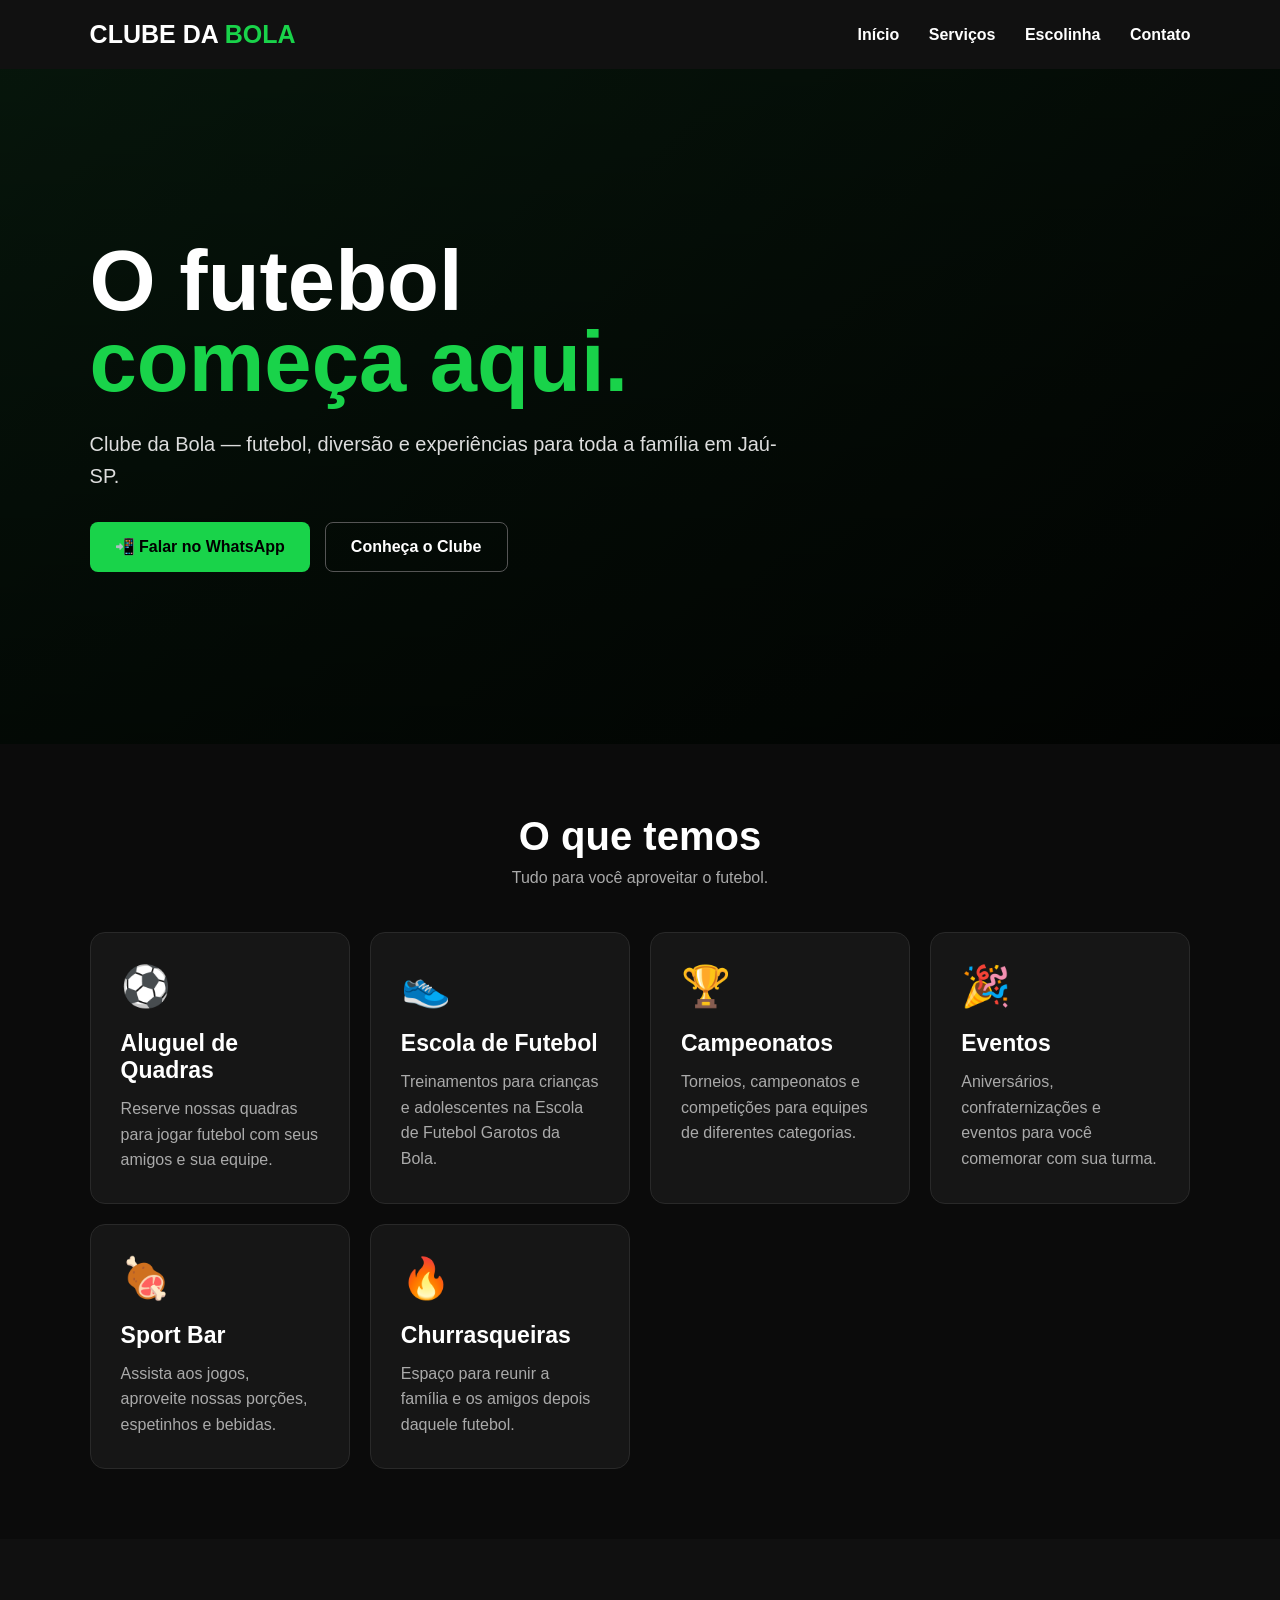
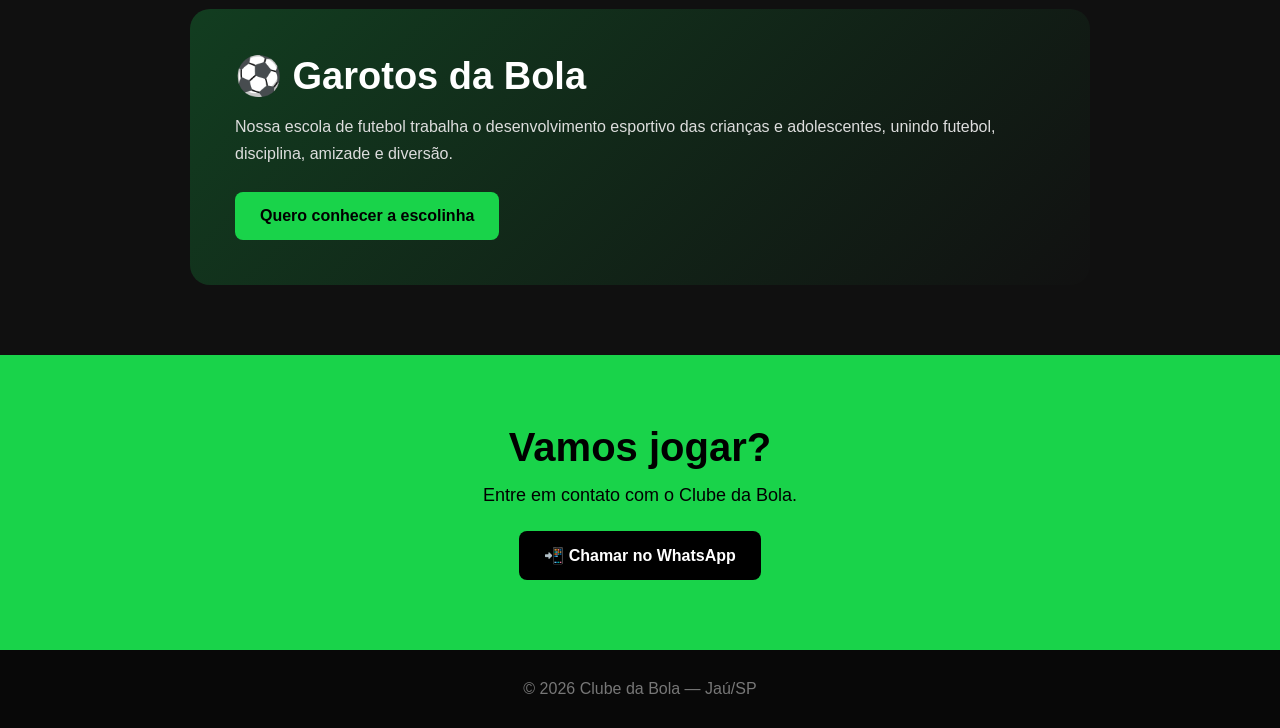
==== index.html @ 4b8850db "Cria página inicial do Clube da Bola" ====
<!DOCTYPE html>
<html lang="pt-BR">
<head>
    <meta charset="UTF-8">
    <meta name="viewport" content="width=device-width, initial-scale=1.0">

    <title>Clube da Bola | Jaú-SP</title>

    <meta name="description" content="Clube da Bola - Futebol, escolinha, quadras, eventos e Sport Bar em Jaú-SP.">

    <style>
        * {
            margin: 0;
            padding: 0;
            box-sizing: border-box;
        }

        body {
            font-family: Arial, sans-serif;
            background: #0b0b0b;
            color: white;
        }

        header {
            background: #111;
            padding: 20px 7%;
            display: flex;
            justify-content: space-between;
            align-items: center;
            position: sticky;
            top: 0;
            z-index: 10;
        }

        .logo {
            font-size: 25px;
            font-weight: bold;
        }

        .logo span {
            color: #19d34a;
        }

        nav a {
            color: white;
            text-decoration: none;
            margin-left: 25px;
            font-weight: bold;
        }

        nav a:hover {
            color: #19d34a;
        }

        .hero {
            min-height: 75vh;
            display: flex;
            align-items: center;
            padding: 60px 7%;
            background:
                linear-gradient(rgba(0,0,0,.65), rgba(0,0,0,.8)),
                linear-gradient(135deg, #123d20, #071008);
        }

        .hero-content {
            max-width: 700px;
        }

        .hero h1 {
            font-size: clamp(45px, 7vw, 85px);
            line-height: .95;
            margin-bottom: 25px;
        }

        .hero h1 span {
            color: #19d34a;
        }

        .hero p {
            font-size: 20px;
            line-height: 1.6;
            color: #ddd;
            margin-bottom: 30px;
        }

        .buttons {
            display: flex;
            gap: 15px;
            flex-wrap: wrap;
        }

        .btn {
            padding: 15px 25px;
            border-radius: 8px;
            text-decoration: none;
            font-weight: bold;
            display: inline-block;
        }

        .btn-green {
            background: #19d34a;
            color: #000;
        }

        .btn-dark {
            border: 1px solid #555;
            color: white;
        }

        section {
            padding: 70px 7%;
        }

        .title {
            text-align: center;
            margin-bottom: 45px;
        }

        .title h2 {
            font-size: 40px;
            margin-bottom: 10px;
        }

        .title p {
            color: #aaa;
        }

        .cards {
            display: grid;
            grid-template-columns: repeat(auto-fit, minmax(230px, 1fr));
            gap: 20px;
        }

        .card {
            background: #161616;
            border: 1px solid #292929;
            border-radius: 15px;
            padding: 30px;
            transition: .2s;
        }

        .card:hover {
            transform: translateY(-5px);
            border-color: #19d34a;
        }

        .card .icon {
            font-size: 40px;
            margin-bottom: 20px;
        }

        .card h3 {
            font-size: 23px;
            margin-bottom: 12px;
        }

        .card p {
            color: #aaa;
            line-height: 1.6;
        }

        .school {
            background: #101010;
        }

        .school-box {
            max-width: 900px;
            margin: auto;
            background: linear-gradient(135deg, #123d20, #111);
            border-radius: 20px;
            padding: 45px;
        }

        .school-box h2 {
            font-size: 38px;
            margin-bottom: 15px;
        }

        .school-box p {
            color: #ddd;
            line-height: 1.7;
            margin-bottom: 25px;
        }

        .contact {
            text-align: center;
            background: #19d34a;
            color: #000;
        }

        .contact h2 {
            font-size: 40px;
            margin-bottom: 15px;
        }

        .contact p {
            margin-bottom: 25px;
            font-size: 18px;
        }

        .whatsapp {
            background: #000;
            color: white;
        }

        footer {
            text-align: center;
            padding: 30px;
            background: #080808;
            color: #777;
        }

        @media (max-width: 700px) {
            header {
                flex-direction: column;
                gap: 15px;
            }

            nav a {
                margin: 0 7px;
                font-size: 14px;
            }

            .hero {
                min-height: 70vh;
            }

            .school-box {
                padding: 30px 20px;
            }
        }
    </style>
</head>

<body>

<header>
    <div class="logo">CLUBE DA <span>BOLA</span></div>

    <nav>
        <a href="#inicio">Início</a>
        <a href="#servicos">Serviços</a>
        <a href="#escolinha">Escolinha</a>
        <a href="#contato">Contato</a>
    </nav>
</header>

<section class="hero" id="inicio">
    <div class="hero-content">

        <h1>
            O futebol<br>
            <span>começa aqui.</span>
        </h1>

        <p>
            Clube da Bola — futebol, diversão e experiências
            para toda a família em Jaú-SP.
        </p>

        <div class="buttons">
            <a class="btn btn-green"
               href="https://wa.me/5514999999999"
               target="_blank">
                📲 Falar no WhatsApp
            </a>

            <a class="btn btn-dark" href="#servicos">
                Conheça o Clube
            </a>
        </div>

    </div>
</section>

<section id="servicos">

    <div class="title">
        <h2>O que temos</h2>
        <p>Tudo para você aproveitar o futebol.</p>
    </div>

    <div class="cards">

        <div class="card">
            <div class="icon">⚽</div>
            <h3>Aluguel de Quadras</h3>
            <p>
                Reserve nossas quadras para jogar futebol
                com seus amigos e sua equipe.
            </p>
        </div>

        <div class="card">
            <div class="icon">👟</div>
            <h3>Escola de Futebol</h3>
            <p>
                Treinamentos para crianças e adolescentes
                na Escola de Futebol Garotos da Bola.
            </p>
        </div>

        <div class="card">
            <div class="icon">🏆</div>
            <h3>Campeonatos</h3>
            <p>
                Torneios, campeonatos e competições
                para equipes de diferentes categorias.
            </p>
        </div>

        <div class="card">
            <div class="icon">🎉</div>
            <h3>Eventos</h3>
            <p>
                Aniversários, confraternizações e eventos
                para você comemorar com sua turma.
            </p>
        </div>

        <div class="card">
            <div class="icon">🍖</div>
            <h3>Sport Bar</h3>
            <p>
                Assista aos jogos, aproveite nossas porções,
                espetinhos e bebidas.
            </p>
        </div>

        <div class="card">
            <div class="icon">🔥</div>
            <h3>Churrasqueiras</h3>
            <p>
                Espaço para reunir a família e os amigos
                depois daquele futebol.
            </p>
        </div>

    </div>

</section>

<section class="school" id="escolinha">

    <div class="school-box">

        <h2>⚽ Garotos da Bola</h2>

        <p>
            Nossa escola de futebol trabalha o desenvolvimento
            esportivo das crianças e adolescentes, unindo
            futebol, disciplina, amizade e diversão.
        </p>

        <a class="btn btn-green"
           href="https://wa.me/5514999999999"
           target="_blank">
            Quero conhecer a escolinha
        </a>

    </div>

</section>

<section class="contact" id="contato">

    <h2>Vamos jogar?</h2>

    <p>
        Entre em contato com o Clube da Bola.
    </p>

    <a class="btn whatsapp"
       href="https://wa.me/5514999999999"
       target="_blank">
        📲 Chamar no WhatsApp
    </a>

</section>

<footer>
    © 2026 Clube da Bola — Jaú/SP
</footer>

</body>
</html>
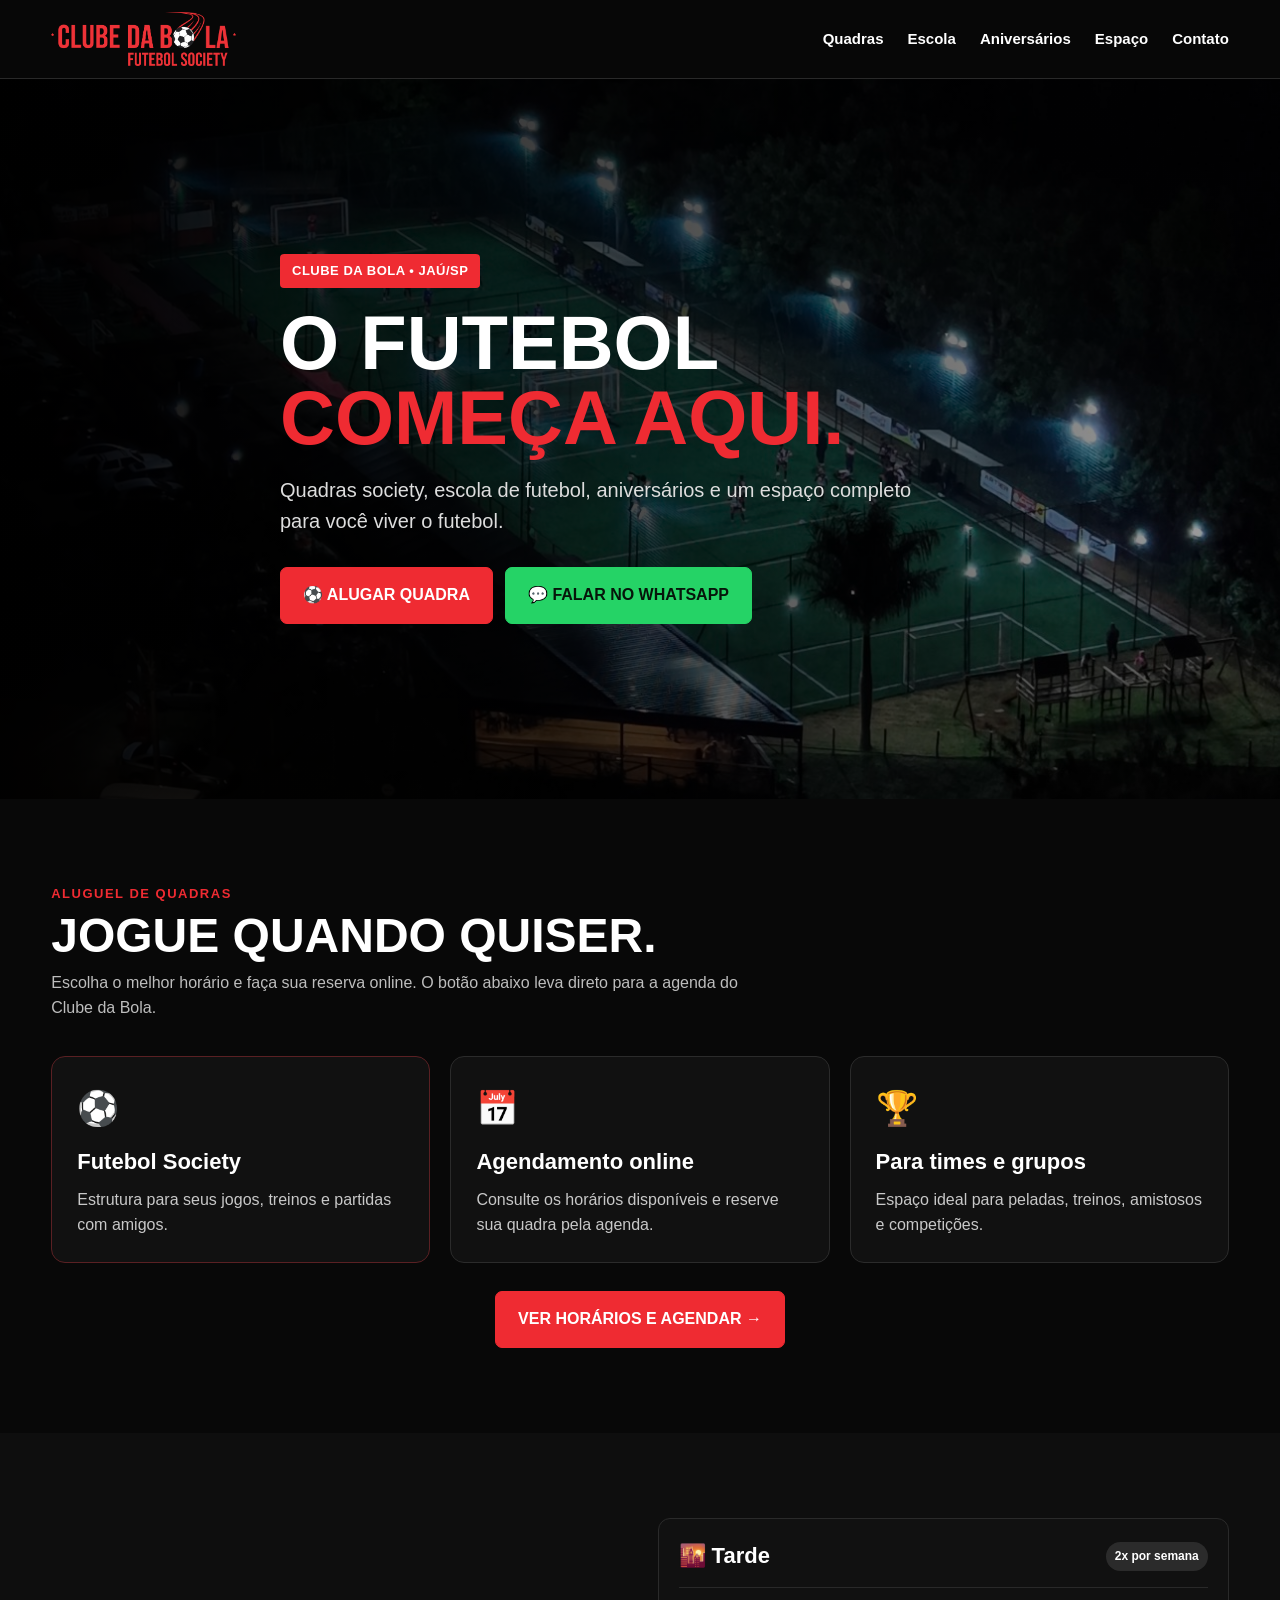
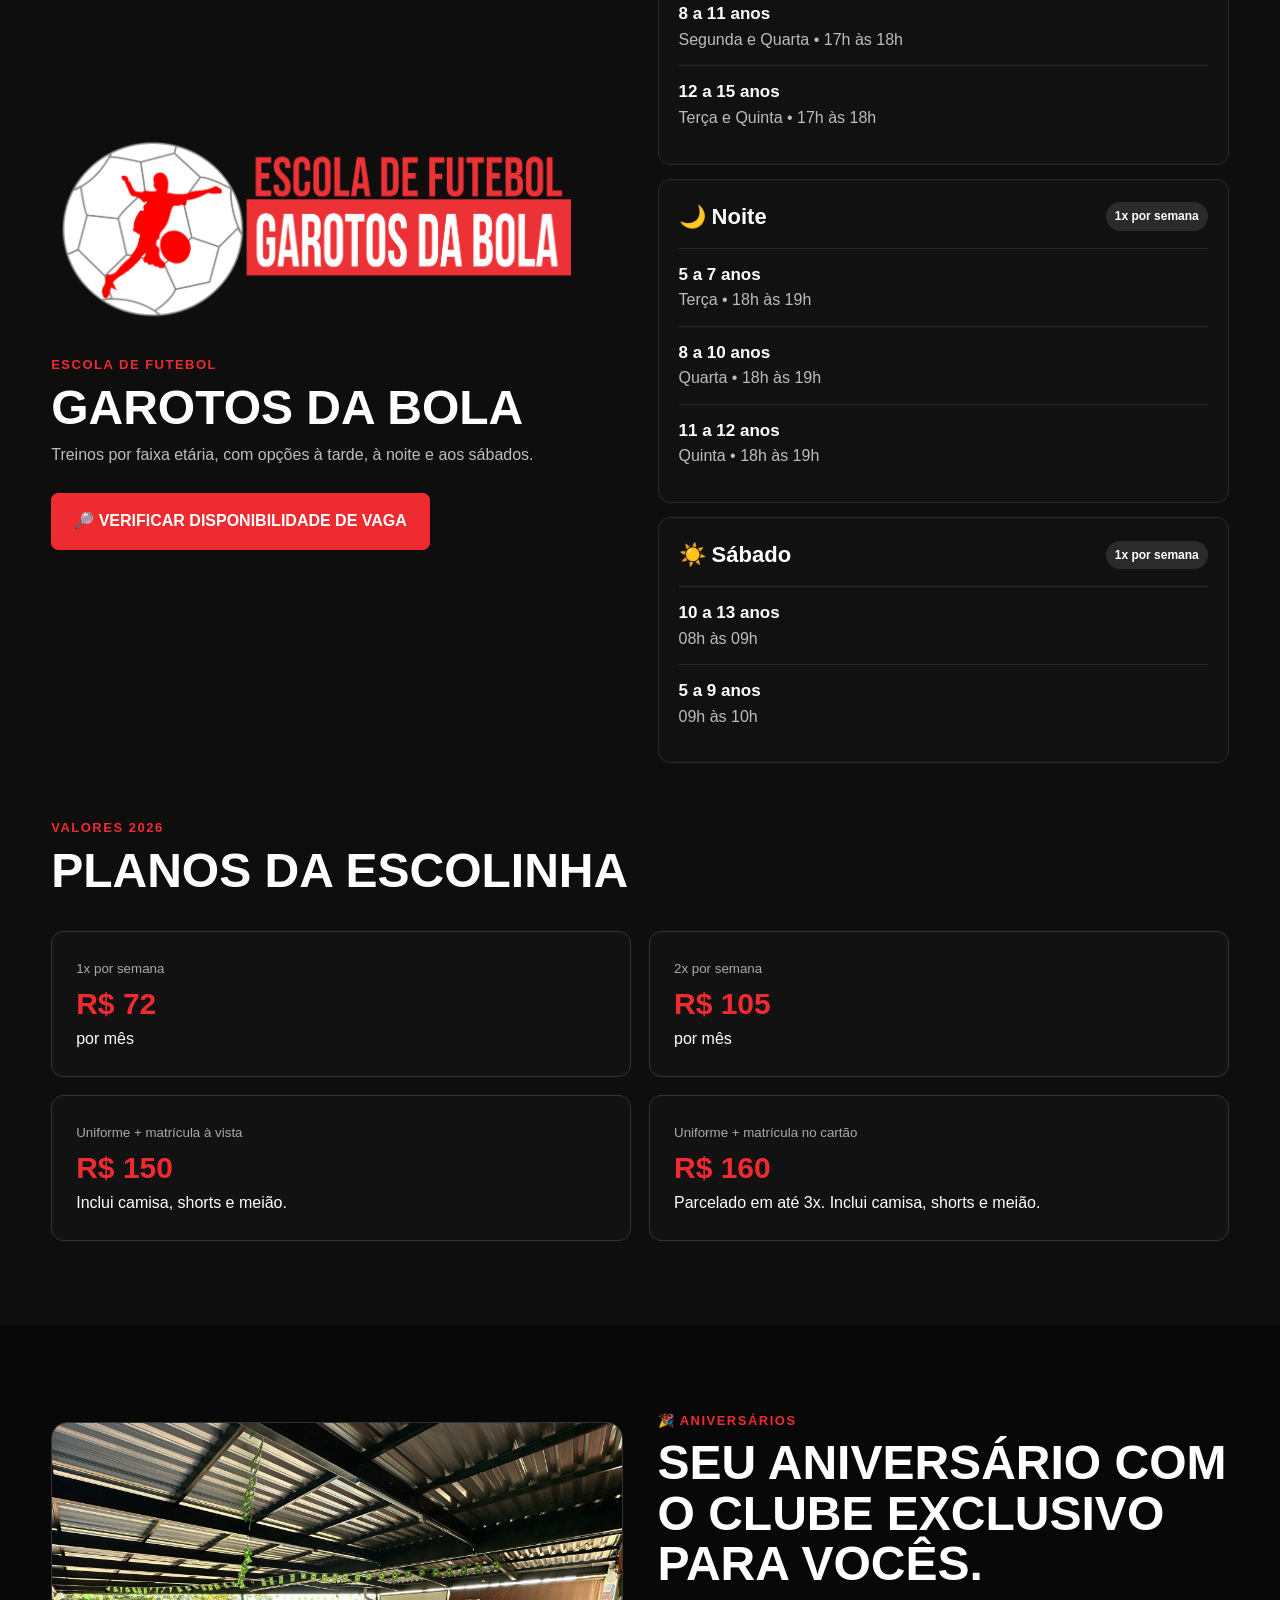
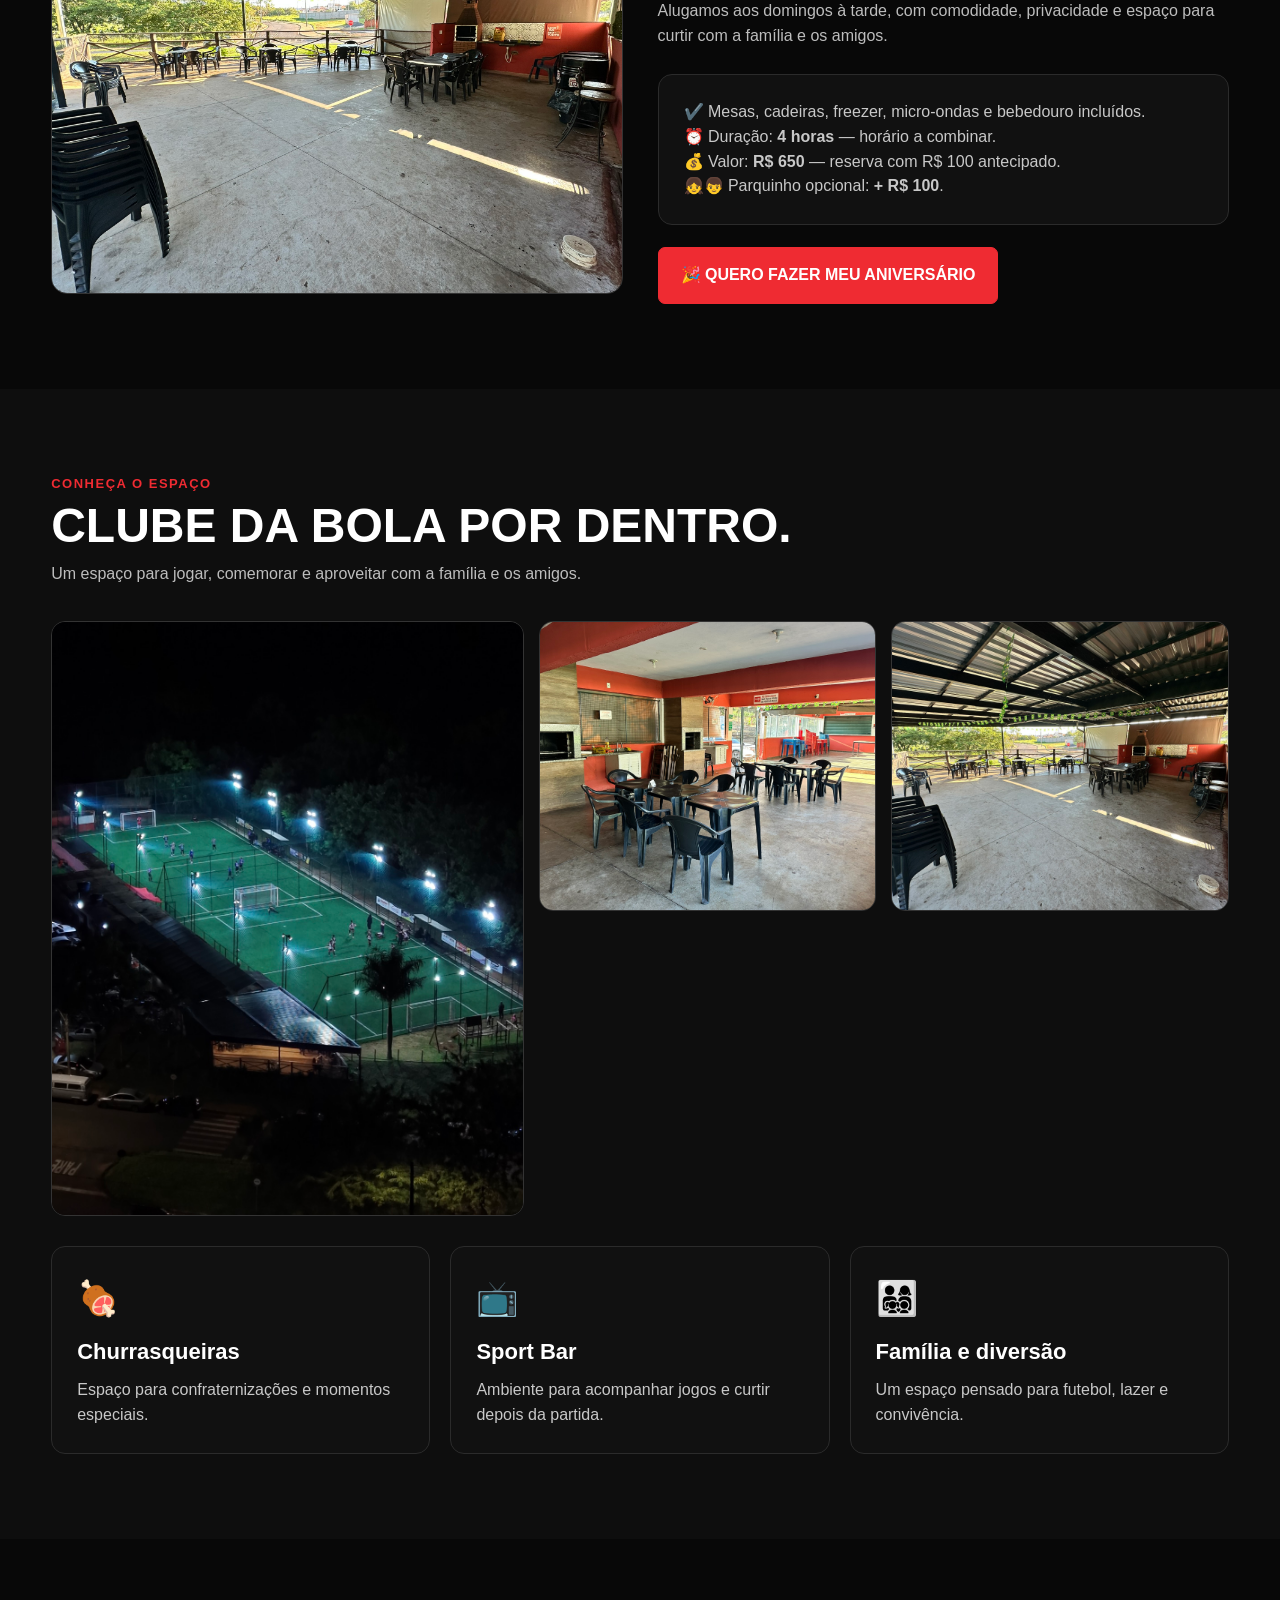
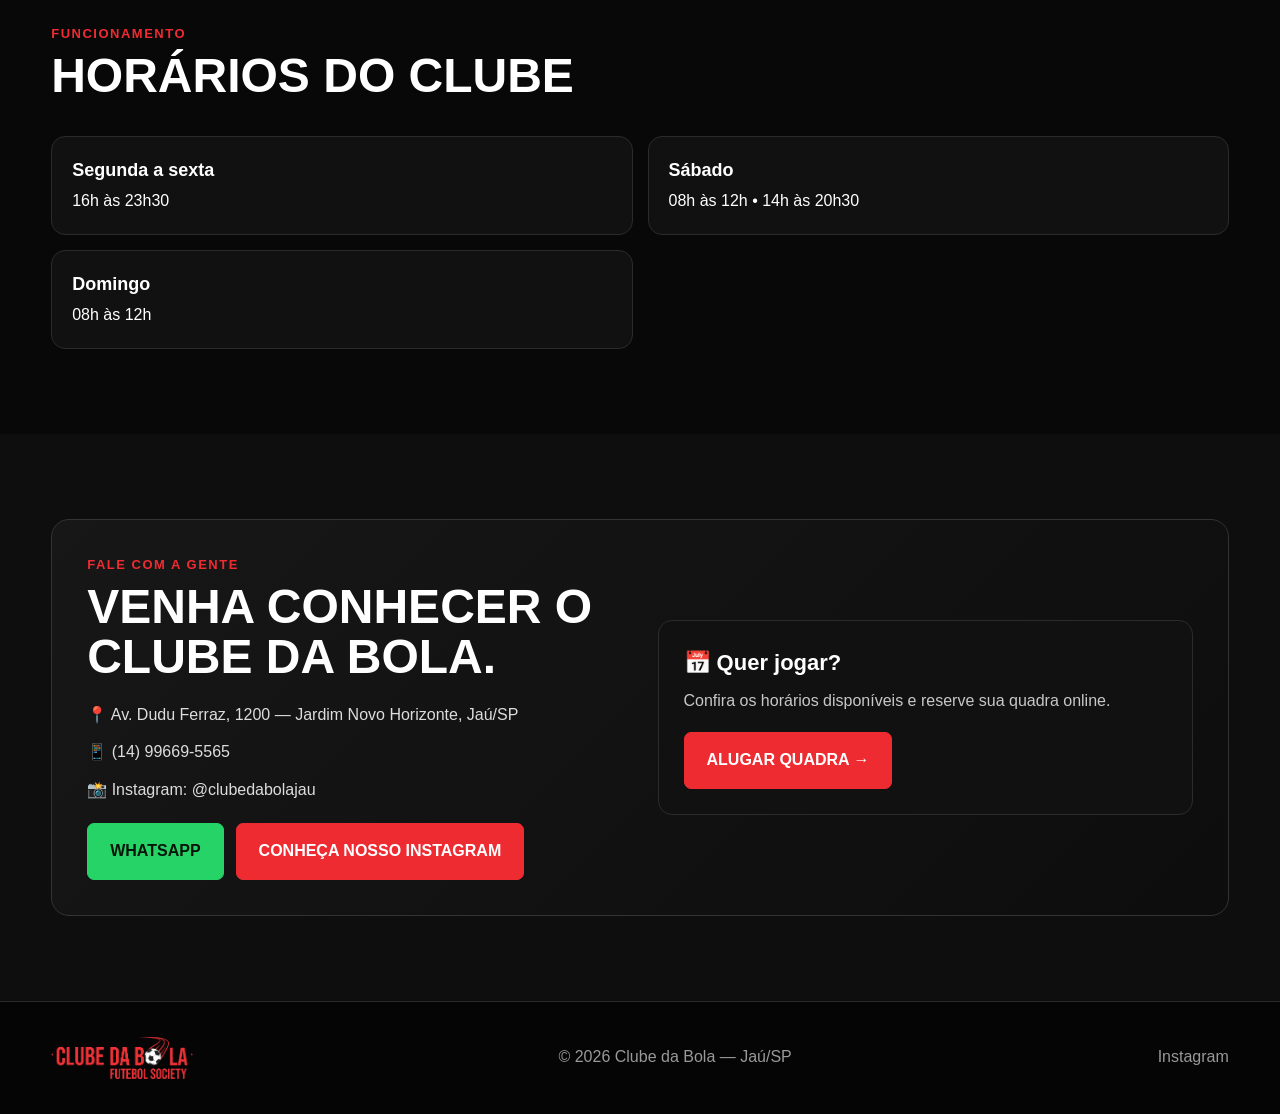
==== commit d1b8afbc: "Update index.html" ====
--- a/index.html
+++ b/index.html
@@ -1,386 +1,302 @@
 <!DOCTYPE html>
 <html lang="pt-BR">
 <head>
-    <meta charset="UTF-8">
-    <meta name="viewport" content="width=device-width, initial-scale=1.0">
-
-    <title>Clube da Bola | Jaú-SP</title>
-
-    <meta name="description" content="Clube da Bola - Futebol, escolinha, quadras, eventos e Sport Bar em Jaú-SP.">
-
-    <style>
-        * {
-            margin: 0;
-            padding: 0;
-            box-sizing: border-box;
-        }
-
-        body {
-            font-family: Arial, sans-serif;
-            background: #0b0b0b;
-            color: white;
-        }
-
-        header {
-            background: #111;
-            padding: 20px 7%;
-            display: flex;
-            justify-content: space-between;
-            align-items: center;
-            position: sticky;
-            top: 0;
-            z-index: 10;
-        }
-
-        .logo {
-            font-size: 25px;
-            font-weight: bold;
-        }
-
-        .logo span {
-            color: #19d34a;
-        }
-
-        nav a {
-            color: white;
-            text-decoration: none;
-            margin-left: 25px;
-            font-weight: bold;
-        }
-
-        nav a:hover {
-            color: #19d34a;
-        }
-
-        .hero {
-            min-height: 75vh;
-            display: flex;
-            align-items: center;
-            padding: 60px 7%;
-            background:
-                linear-gradient(rgba(0,0,0,.65), rgba(0,0,0,.8)),
-                linear-gradient(135deg, #123d20, #071008);
-        }
-
-        .hero-content {
-            max-width: 700px;
-        }
-
-        .hero h1 {
-            font-size: clamp(45px, 7vw, 85px);
-            line-height: .95;
-            margin-bottom: 25px;
-        }
-
-        .hero h1 span {
-            color: #19d34a;
-        }
-
-        .hero p {
-            font-size: 20px;
-            line-height: 1.6;
-            color: #ddd;
-            margin-bottom: 30px;
-        }
-
-        .buttons {
-            display: flex;
-            gap: 15px;
-            flex-wrap: wrap;
-        }
-
-        .btn {
-            padding: 15px 25px;
-            border-radius: 8px;
-            text-decoration: none;
-            font-weight: bold;
-            display: inline-block;
-        }
-
-        .btn-green {
-            background: #19d34a;
-            color: #000;
-        }
-
-        .btn-dark {
-            border: 1px solid #555;
-            color: white;
-        }
-
-        section {
-            padding: 70px 7%;
-        }
-
-        .title {
-            text-align: center;
-            margin-bottom: 45px;
-        }
-
-        .title h2 {
-            font-size: 40px;
-            margin-bottom: 10px;
-        }
-
-        .title p {
-            color: #aaa;
-        }
-
-        .cards {
-            display: grid;
-            grid-template-columns: repeat(auto-fit, minmax(230px, 1fr));
-            gap: 20px;
-        }
-
-        .card {
-            background: #161616;
-            border: 1px solid #292929;
-            border-radius: 15px;
-            padding: 30px;
-            transition: .2s;
-        }
-
-        .card:hover {
-            transform: translateY(-5px);
-            border-color: #19d34a;
-        }
-
-        .card .icon {
-            font-size: 40px;
-            margin-bottom: 20px;
-        }
-
-        .card h3 {
-            font-size: 23px;
-            margin-bottom: 12px;
-        }
-
-        .card p {
-            color: #aaa;
-            line-height: 1.6;
-        }
-
-        .school {
-            background: #101010;
-        }
-
-        .school-box {
-            max-width: 900px;
-            margin: auto;
-            background: linear-gradient(135deg, #123d20, #111);
-            border-radius: 20px;
-            padding: 45px;
-        }
-
-        .school-box h2 {
-            font-size: 38px;
-            margin-bottom: 15px;
-        }
-
-        .school-box p {
-            color: #ddd;
-            line-height: 1.7;
-            margin-bottom: 25px;
-        }
-
-        .contact {
-            text-align: center;
-            background: #19d34a;
-            color: #000;
-        }
-
-        .contact h2 {
-            font-size: 40px;
-            margin-bottom: 15px;
-        }
-
-        .contact p {
-            margin-bottom: 25px;
-            font-size: 18px;
-        }
-
-        .whatsapp {
-            background: #000;
-            color: white;
-        }
-
-        footer {
-            text-align: center;
-            padding: 30px;
-            background: #080808;
-            color: #777;
-        }
-
-        @media (max-width: 700px) {
-            header {
-                flex-direction: column;
-                gap: 15px;
-            }
-
-            nav a {
-                margin: 0 7px;
-                font-size: 14px;
-            }
-
-            .hero {
-                min-height: 70vh;
-            }
-
-            .school-box {
-                padding: 30px 20px;
-            }
-        }
-    </style>
+<meta charset="UTF-8">
+<meta name="viewport" content="width=device-width, initial-scale=1.0">
+<title>Clube da Bola | Jaú-SP</title>
+<meta name="description" content="Clube da Bola em Jaú-SP: futebol society, aluguel de quadras, Escola de Futebol Garotos da Bola, aniversários e Sport Bar.">
+<style>
+:root{
+  --red:#ef2b32;
+  --red-dark:#b9141b;
+  --black:#080808;
+  --dark:#111;
+  --gray:#1b1b1b;
+  --white:#fff;
+  --muted:#bdbdbd;
+  --green:#25d366;
+}
+*{margin:0;padding:0;box-sizing:border-box;scroll-behavior:smooth}
+body{font-family:Arial,Helvetica,sans-serif;background:var(--black);color:var(--white);line-height:1.55}
+a{text-decoration:none;color:inherit}
+img{max-width:100%;display:block}
+.container{width:min(1180px,92%);margin:auto}
+header{
+  position:sticky;top:0;z-index:100;
+  background:rgba(8,8,8,.94);backdrop-filter:blur(10px);
+  border-bottom:1px solid #292929;
+}
+.nav{min-height:78px;display:flex;align-items:center;justify-content:space-between;gap:25px}
+.logo{height:55px;width:auto;object-fit:contain}
+nav{display:flex;gap:24px;align-items:center}
+nav a{font-weight:700;font-size:15px;color:#fff}
+nav a:hover{color:var(--red)}
+.menu-btn{display:none;background:none;border:0;color:#fff;font-size:28px}
+.hero{
+  min-height:650px;display:flex;align-items:center;
+  background:
+    linear-gradient(90deg,rgba(0,0,0,.96) 0%,rgba(0,0,0,.72) 48%,rgba(0,0,0,.35) 100%),
+    url("IMG_8588.JPEG") center/cover no-repeat;
+}
+.hero-content{padding:90px 0;max-width:720px}
+.tag{display:inline-block;background:var(--red);padding:7px 12px;border-radius:4px;font-weight:800;font-size:13px;letter-spacing:.5px;margin-bottom:18px}
+h1{font-size:clamp(42px,7vw,76px);line-height:.98;text-transform:uppercase;margin-bottom:20px}
+h1 span{color:var(--red)}
+.hero p{font-size:20px;color:#ddd;max-width:650px;margin-bottom:30px}
+.buttons{display:flex;flex-wrap:wrap;gap:12px}
+.btn{display:inline-flex;align-items:center;justify-content:center;gap:8px;padding:15px 22px;border-radius:7px;font-weight:800;border:1px solid #555;transition:.2s}
+.btn:hover{transform:translateY(-2px)}
+.btn-red{background:var(--red);border-color:var(--red)}
+.btn-dark{background:#111}
+.btn-green{background:var(--green);color:#06150a;border-color:var(--green)}
+section{padding:85px 0}
+.section-head{margin-bottom:35px}
+.kicker{color:var(--red);font-weight:900;text-transform:uppercase;font-size:13px;letter-spacing:1.5px}
+h2{font-size:clamp(30px,4vw,48px);line-height:1.05;margin:7px 0 10px;text-transform:uppercase}
+.subtitle{color:var(--muted);max-width:700px}
+.grid{display:grid;grid-template-columns:repeat(3,1fr);gap:20px}
+.card{background:var(--dark);border:1px solid #2b2b2b;border-radius:14px;padding:25px}
+.card h3{font-size:22px;margin-bottom:9px}
+.card p{color:#c8c8c8}
+.card .icon{font-size:34px;margin-bottom:10px}
+.red-card{border-color:#5a2023}
+.split{display:grid;grid-template-columns:1fr 1fr;gap:35px;align-items:center}
+.photo{border-radius:16px;overflow:hidden;border:1px solid #333}
+.photo img{width:100%;height:100%;object-fit:cover}
+.photo.tall img{min-height:470px}
+.schedule{display:grid;gap:14px}
+.schedule-group{background:var(--dark);border:1px solid #2a2a2a;border-radius:12px;padding:20px}
+.schedule-title{display:flex;justify-content:space-between;gap:15px;align-items:center;margin-bottom:14px}
+.schedule-title h3{font-size:22px}
+.badge{background:#2b2b2b;color:#fff;padding:5px 9px;border-radius:20px;font-size:12px;font-weight:800}
+.item{padding:13px 0;border-top:1px solid #292929}
+.item:first-child{border-top:0}
+.item strong{display:block;font-size:17px}
+.item span{color:#bdbdbd}
+.prices{display:grid;grid-template-columns:repeat(2,1fr);gap:18px;margin-top:25px}
+.price{background:#121212;border:1px solid #333;border-radius:12px;padding:24px}
+.price strong{font-size:30px;color:var(--red);display:block}
+.price small{color:#aaa}
+.gallery{display:grid;grid-template-columns:1.4fr 1fr 1fr;gap:15px}
+.gallery .g{height:290px;border-radius:14px;overflow:hidden;border:1px solid #333}
+.gallery .g:first-child{height:595px;grid-row:span 2}
+.gallery img{width:100%;height:100%;object-fit:cover}
+.hours{display:grid;grid-template-columns:repeat(2,1fr);gap:15px}
+.hours .card{padding:20px}
+.hours strong{display:block;font-size:18px;margin-bottom:4px}
+.contact-box{background:linear-gradient(135deg,#171717,#0d0d0d);border:1px solid #333;border-radius:18px;padding:35px}
+.contact-list{display:grid;gap:13px;color:#ddd;margin:20px 0}
+footer{border-top:1px solid #292929;background:#050505;padding:35px 0;color:#999}
+.footer-row{display:flex;justify-content:space-between;gap:20px;align-items:center}
+.footer-logo{height:42px}
+.center{text-align:center}
+@media(max-width:850px){
+  nav{display:none}
+  .menu-btn{display:block}
+  .nav{min-height:70px}
+  .logo{height:46px}
+  .hero{min-height:610px}
+  .grid,.split,.prices,.hours{grid-template-columns:1fr}
+  .gallery{grid-template-columns:1fr 1fr}
+  .gallery .g:first-child{height:360px;grid-column:1/-1;grid-row:auto}
+  .gallery .g{height:230px}
+}
+@media(max-width:560px){
+  section{padding:65px 0}
+  .hero-content{padding:70px 0}
+  .hero p{font-size:17px}
+  .buttons .btn{width:100%}
+  .gallery{grid-template-columns:1fr}
+  .gallery .g,.gallery .g:first-child{height:270px;grid-column:auto}
+  .footer-row{flex-direction:column;text-align:center}
+}
+</style>
 </head>
-
 <body>
 
 <header>
-    <div class="logo">CLUBE DA <span>BOLA</span></div>
-
+  <div class="container nav">
+    <a href="#inicio"><img class="logo" src="IMG_8371.PNG" alt="Clube da Bola Futebol Society"></a>
     <nav>
-        <a href="#inicio">Início</a>
-        <a href="#servicos">Serviços</a>
-        <a href="#escolinha">Escolinha</a>
-        <a href="#contato">Contato</a>
+      <a href="#quadras">Quadras</a>
+      <a href="#escola">Escola</a>
+      <a href="#aniversario">Aniversários</a>
+      <a href="#espaco">Espaço</a>
+      <a href="#contato">Contato</a>
     </nav>
+    <button class="menu-btn" onclick="alert('Use os botões da página para acessar cada seção.')">☰</button>
+  </div>
 </header>
 
-<section class="hero" id="inicio">
-    <div class="hero-content">
-
-        <h1>
-            O futebol<br>
-            <span>começa aqui.</span>
-        </h1>
-
-        <p>
-            Clube da Bola — futebol, diversão e experiências
-            para toda a família em Jaú-SP.
-        </p>
-
-        <div class="buttons">
-            <a class="btn btn-green"
-               href="https://wa.me/5514999999999"
-               target="_blank">
-                📲 Falar no WhatsApp
-            </a>
-
-            <a class="btn btn-dark" href="#servicos">
-                Conheça o Clube
-            </a>
-        </div>
-
-    </div>
-</section>
-
-<section id="servicos">
-
-    <div class="title">
-        <h2>O que temos</h2>
-        <p>Tudo para você aproveitar o futebol.</p>
-    </div>
-
-    <div class="cards">
-
+<main>
+<section id="inicio" class="hero">
+  <div class="container hero-content">
+    <div class="tag">CLUBE DA BOLA • JAÚ/SP</div>
+    <h1>O futebol<br><span>começa aqui.</span></h1>
+    <p>Quadras society, escola de futebol, aniversários e um espaço completo para você viver o futebol.</p>
+    <div class="buttons">
+      <a class="btn btn-red" href="https://app.agendeiquadras.com.br/acessar/quadra/sp-jau-clube-da-bola-jau" target="_blank">⚽ ALUGAR QUADRA</a>
+      <a class="btn btn-green" href="https://wa.me/5514996695565?text=Ol%C3%A1!%20Vim%20pelo%20site%20do%20Clube%20da%20Bola." target="_blank">💬 FALAR NO WHATSAPP</a>
+    </div>
+  </div>
+</section>
+
+<section id="quadras">
+  <div class="container">
+    <div class="section-head">
+      <div class="kicker">Aluguel de quadras</div>
+      <h2>Jogue quando quiser.</h2>
+      <p class="subtitle">Escolha o melhor horário e faça sua reserva online. O botão abaixo leva direto para a agenda do Clube da Bola.</p>
+    </div>
+    <div class="grid">
+      <div class="card red-card"><div class="icon">⚽</div><h3>Futebol Society</h3><p>Estrutura para seus jogos, treinos e partidas com amigos.</p></div>
+      <div class="card"><div class="icon">📅</div><h3>Agendamento online</h3><p>Consulte os horários disponíveis e reserve sua quadra pela agenda.</p></div>
+      <div class="card"><div class="icon">🏆</div><h3>Para times e grupos</h3><p>Espaço ideal para peladas, treinos, amistosos e competições.</p></div>
+    </div>
+    <div class="center" style="margin-top:28px">
+      <a class="btn btn-red" href="https://app.agendeiquadras.com.br/acessar/quadra/sp-jau-clube-da-bola-jau" target="_blank">VER HORÁRIOS E AGENDAR →</a>
+    </div>
+  </div>
+</section>
+
+<section id="escola" style="background:#0e0e0e">
+  <div class="container">
+    <div class="split">
+      <div>
+        <img src="IMG_8375.PNG" alt="Escola de Futebol Garotos da Bola" style="max-width:520px;width:100%;margin-bottom:28px">
+        <div class="kicker">Escola de Futebol</div>
+        <h2>Garotos da Bola</h2>
+        <p class="subtitle">Treinos por faixa etária, com opções à tarde, à noite e aos sábados.</p>
+        <div class="buttons" style="margin-top:25px">
+          <a class="btn btn-red" href="https://wa.me/5514996695565?text=Ol%C3%A1!%20Quero%20verificar%20a%20disponibilidade%20de%20vaga%20na%20Escola%20Garotos%20da%20Bola." target="_blank">🔎 VERIFICAR DISPONIBILIDADE DE VAGA</a>
+        </div>
+      </div>
+
+      <div class="schedule">
+        <div class="schedule-group">
+          <div class="schedule-title"><h3>🌇 Tarde</h3><span class="badge">2x por semana</span></div>
+          <div class="item"><strong>8 a 11 anos</strong><span>Segunda e Quarta • 17h às 18h</span></div>
+          <div class="item"><strong>12 a 15 anos</strong><span>Terça e Quinta • 17h às 18h</span></div>
+        </div>
+        <div class="schedule-group">
+          <div class="schedule-title"><h3>🌙 Noite</h3><span class="badge">1x por semana</span></div>
+          <div class="item"><strong>5 a 7 anos</strong><span>Terça • 18h às 19h</span></div>
+          <div class="item"><strong>8 a 10 anos</strong><span>Quarta • 18h às 19h</span></div>
+          <div class="item"><strong>11 a 12 anos</strong><span>Quinta • 18h às 19h</span></div>
+        </div>
+        <div class="schedule-group">
+          <div class="schedule-title"><h3>☀️ Sábado</h3><span class="badge">1x por semana</span></div>
+          <div class="item"><strong>10 a 13 anos</strong><span>08h às 09h</span></div>
+          <div class="item"><strong>5 a 9 anos</strong><span>09h às 10h</span></div>
+        </div>
+      </div>
+    </div>
+
+    <div style="margin-top:55px">
+      <div class="section-head">
+        <div class="kicker">Valores 2026</div>
+        <h2>Planos da escolinha</h2>
+      </div>
+      <div class="prices">
+        <div class="price"><small>1x por semana</small><strong>R$ 72</strong><span>por mês</span></div>
+        <div class="price"><small>2x por semana</small><strong>R$ 105</strong><span>por mês</span></div>
+        <div class="price"><small>Uniforme + matrícula à vista</small><strong>R$ 150</strong><span>Inclui camisa, shorts e meião.</span></div>
+        <div class="price"><small>Uniforme + matrícula no cartão</small><strong>R$ 160</strong><span>Parcelado em até 3x. Inclui camisa, shorts e meião.</span></div>
+      </div>
+    </div>
+  </div>
+</section>
+
+<section id="aniversario">
+  <div class="container">
+    <div class="split">
+      <div class="photo tall"><img src="IMG_9400.JPEG" alt="Espaço para aniversários no Clube da Bola"></div>
+      <div>
+        <div class="kicker">🎉 Aniversários</div>
+        <h2>Seu aniversário com o Clube exclusivo para vocês.</h2>
+        <p class="subtitle">Alugamos aos domingos à tarde, com comodidade, privacidade e espaço para curtir com a família e os amigos.</p>
+        <div class="card" style="margin-top:25px">
+          <p>✔️ Mesas, cadeiras, freezer, micro-ondas e bebedouro incluídos.</p>
+          <p>⏰ Duração: <strong>4 horas</strong> — horário a combinar.</p>
+          <p>💰 Valor: <strong>R$ 650</strong> — reserva com R$ 100 antecipado.</p>
+          <p>👧👦 Parquinho opcional: <strong>+ R$ 100</strong>.</p>
+        </div>
+        <div class="buttons" style="margin-top:22px">
+          <a class="btn btn-red" href="https://wa.me/5514996695565?text=Ol%C3%A1!%20Quero%20informa%C3%A7%C3%B5es%20sobre%20anivers%C3%A1rio%20no%20Clube%20da%20Bola." target="_blank">🎉 QUERO FAZER MEU ANIVERSÁRIO</a>
+        </div>
+      </div>
+    </div>
+  </div>
+</section>
+
+<section id="espaco" style="background:#0e0e0e">
+  <div class="container">
+    <div class="section-head">
+      <div class="kicker">Conheça o espaço</div>
+      <h2>Clube da Bola por dentro.</h2>
+      <p class="subtitle">Um espaço para jogar, comemorar e aproveitar com a família e os amigos.</p>
+    </div>
+    <div class="gallery">
+      <div class="g"><img src="IMG_8588.JPEG" alt="Quadras do Clube da Bola à noite"></div>
+      <div class="g"><img src="IMG_9399.JPEG" alt="Área de convivência do Clube da Bola"></div>
+      <div class="g"><img src="IMG_9400.JPEG" alt="Espaço de churrasqueiras do Clube da Bola"></div>
+    </div>
+    <div class="grid" style="margin-top:30px">
+      <div class="card"><div class="icon">🍖</div><h3>Churrasqueiras</h3><p>Espaço para confraternizações e momentos especiais.</p></div>
+      <div class="card"><div class="icon">📺</div><h3>Sport Bar</h3><p>Ambiente para acompanhar jogos e curtir depois da partida.</p></div>
+      <div class="card"><div class="icon">👨‍👩‍👧‍👦</div><h3>Família e diversão</h3><p>Um espaço pensado para futebol, lazer e convivência.</p></div>
+    </div>
+  </div>
+</section>
+
+<section>
+  <div class="container">
+    <div class="section-head">
+      <div class="kicker">Funcionamento</div>
+      <h2>Horários do Clube</h2>
+    </div>
+    <div class="hours">
+      <div class="card"><strong>Segunda a sexta</strong><span>16h às 23h30</span></div>
+      <div class="card"><strong>Sábado</strong><span>08h às 12h • 14h às 20h30</span></div>
+      <div class="card"><strong>Domingo</strong><span>08h às 12h</span></div>
+    </div>
+  </div>
+</section>
+
+<section id="contato" style="background:#0e0e0e">
+  <div class="container">
+    <div class="contact-box">
+      <div class="split">
+        <div>
+          <div class="kicker">Fale com a gente</div>
+          <h2>Venha conhecer o Clube da Bola.</h2>
+          <div class="contact-list">
+            <div>📍 Av. Dudu Ferraz, 1200 — Jardim Novo Horizonte, Jaú/SP</div>
+            <div>📱 (14) 99669-5565</div>
+            <div>📸 Instagram: @clubedabolajau</div>
+          </div>
+          <div class="buttons">
+            <a class="btn btn-green" href="https://wa.me/5514996695565" target="_blank">WHATSAPP</a>
+            <a class="btn btn-red" href="https://www.instagram.com/clubedabolajau/" target="_blank">CONHEÇA NOSSO INSTAGRAM</a>
+          </div>
+        </div>
         <div class="card">
-            <div class="icon">⚽</div>
-            <h3>Aluguel de Quadras</h3>
-            <p>
-                Reserve nossas quadras para jogar futebol
-                com seus amigos e sua equipe.
-            </p>
-        </div>
-
-        <div class="card">
-            <div class="icon">👟</div>
-            <h3>Escola de Futebol</h3>
-            <p>
-                Treinamentos para crianças e adolescentes
-                na Escola de Futebol Garotos da Bola.
-            </p>
-        </div>
-
-        <div class="card">
-            <div class="icon">🏆</div>
-            <h3>Campeonatos</h3>
-            <p>
-                Torneios, campeonatos e competições
-                para equipes de diferentes categorias.
-            </p>
-        </div>
-
-        <div class="card">
-            <div class="icon">🎉</div>
-            <h3>Eventos</h3>
-            <p>
-                Aniversários, confraternizações e eventos
-                para você comemorar com sua turma.
-            </p>
-        </div>
-
-        <div class="card">
-            <div class="icon">🍖</div>
-            <h3>Sport Bar</h3>
-            <p>
-                Assista aos jogos, aproveite nossas porções,
-                espetinhos e bebidas.
-            </p>
-        </div>
-
-        <div class="card">
-            <div class="icon">🔥</div>
-            <h3>Churrasqueiras</h3>
-            <p>
-                Espaço para reunir a família e os amigos
-                depois daquele futebol.
-            </p>
-        </div>
-
-    </div>
-
-</section>
-
-<section class="school" id="escolinha">
-
-    <div class="school-box">
-
-        <h2>⚽ Garotos da Bola</h2>
-
-        <p>
-            Nossa escola de futebol trabalha o desenvolvimento
-            esportivo das crianças e adolescentes, unindo
-            futebol, disciplina, amizade e diversão.
-        </p>
-
-        <a class="btn btn-green"
-           href="https://wa.me/5514999999999"
-           target="_blank">
-            Quero conhecer a escolinha
-        </a>
-
-    </div>
-
-</section>
-
-<section class="contact" id="contato">
-
-    <h2>Vamos jogar?</h2>
-
-    <p>
-        Entre em contato com o Clube da Bola.
-    </p>
-
-    <a class="btn whatsapp"
-       href="https://wa.me/5514999999999"
-       target="_blank">
-        📲 Chamar no WhatsApp
-    </a>
-
-</section>
+          <h3>📅 Quer jogar?</h3>
+          <p style="margin-bottom:18px">Confira os horários disponíveis e reserve sua quadra online.</p>
+          <a class="btn btn-red" href="https://app.agendeiquadras.com.br/acessar/quadra/sp-jau-clube-da-bola-jau" target="_blank">ALUGAR QUADRA →</a>
+        </div>
+      </div>
+    </div>
+  </div>
+</section>
+</main>
 
 <footer>
-    © 2026 Clube da Bola — Jaú/SP
+  <div class="container footer-row">
+    <img class="footer-logo" src="IMG_8371.PNG" alt="Clube da Bola">
+    <div>© 2026 Clube da Bola — Jaú/SP</div>
+    <a href="https://www.instagram.com/clubedabolajau/" target="_blank">Instagram</a>
+  </div>
 </footer>
-
 </body>
 </html>
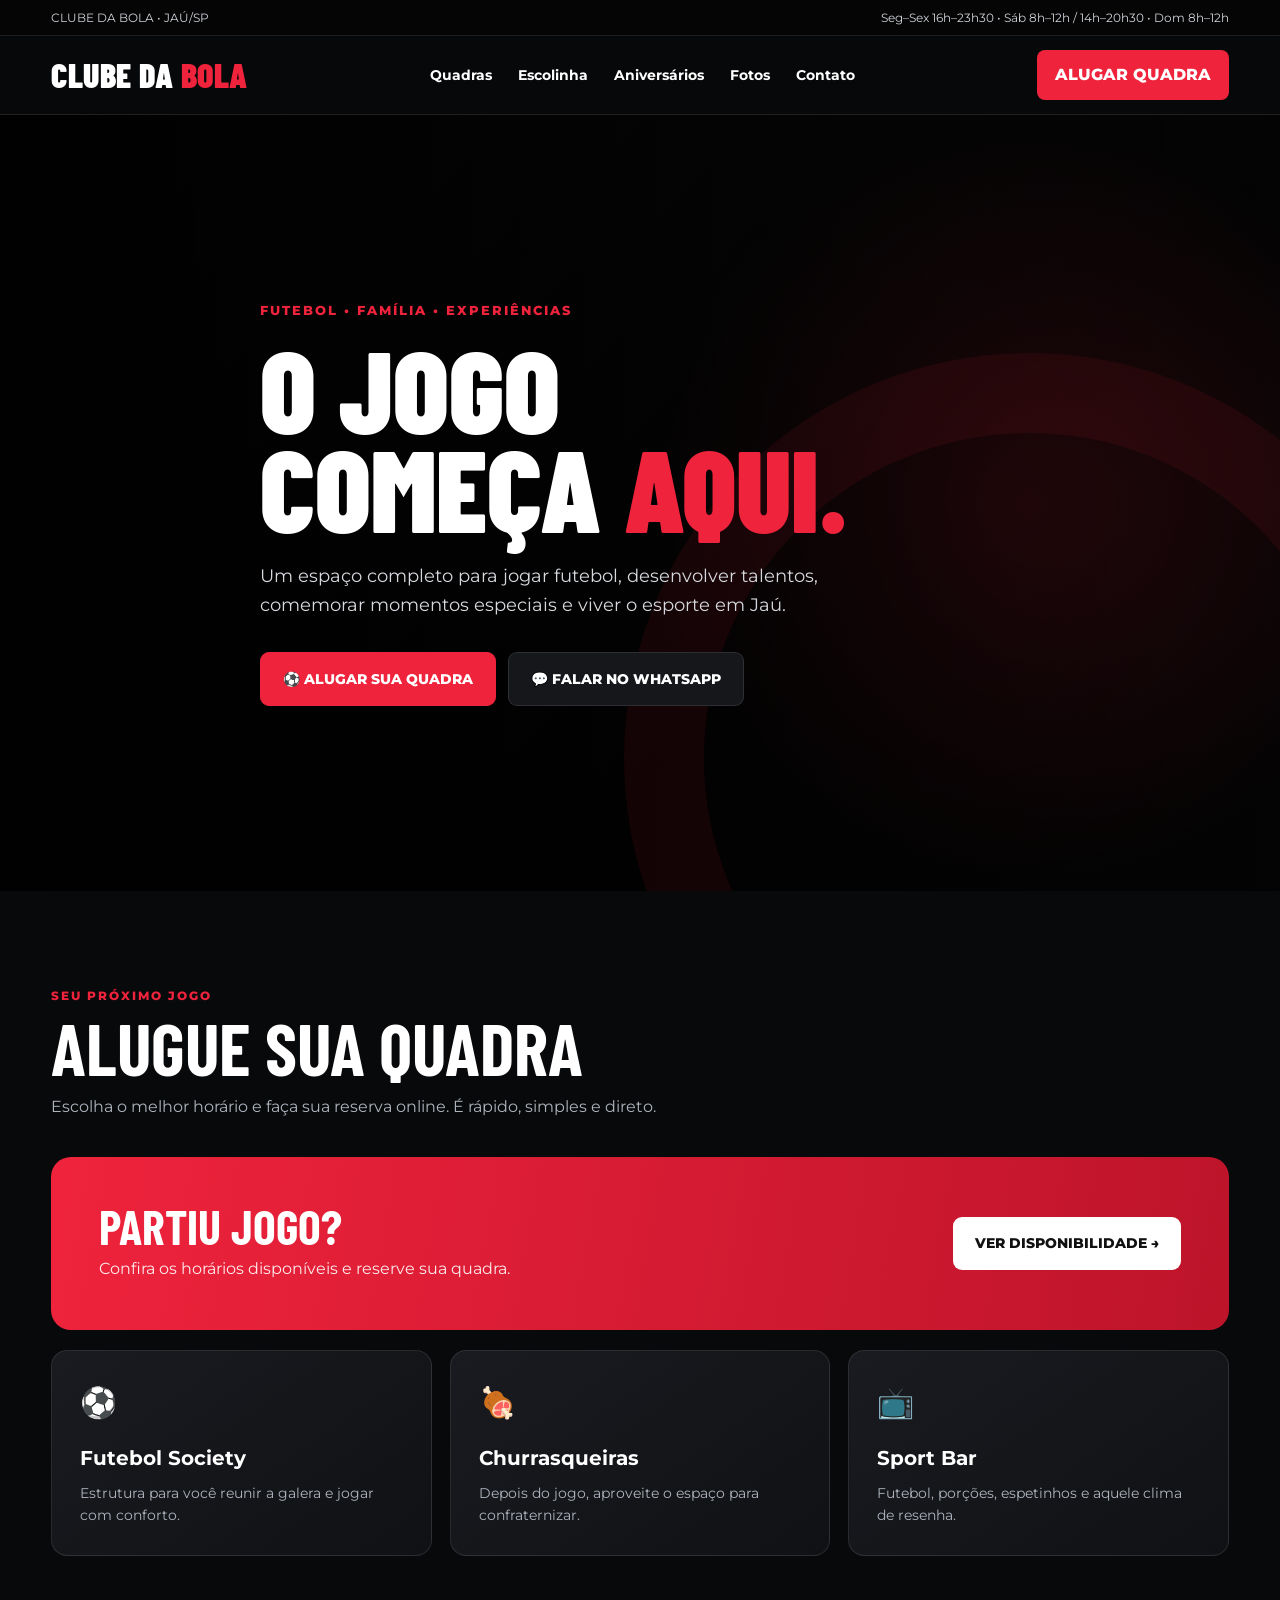
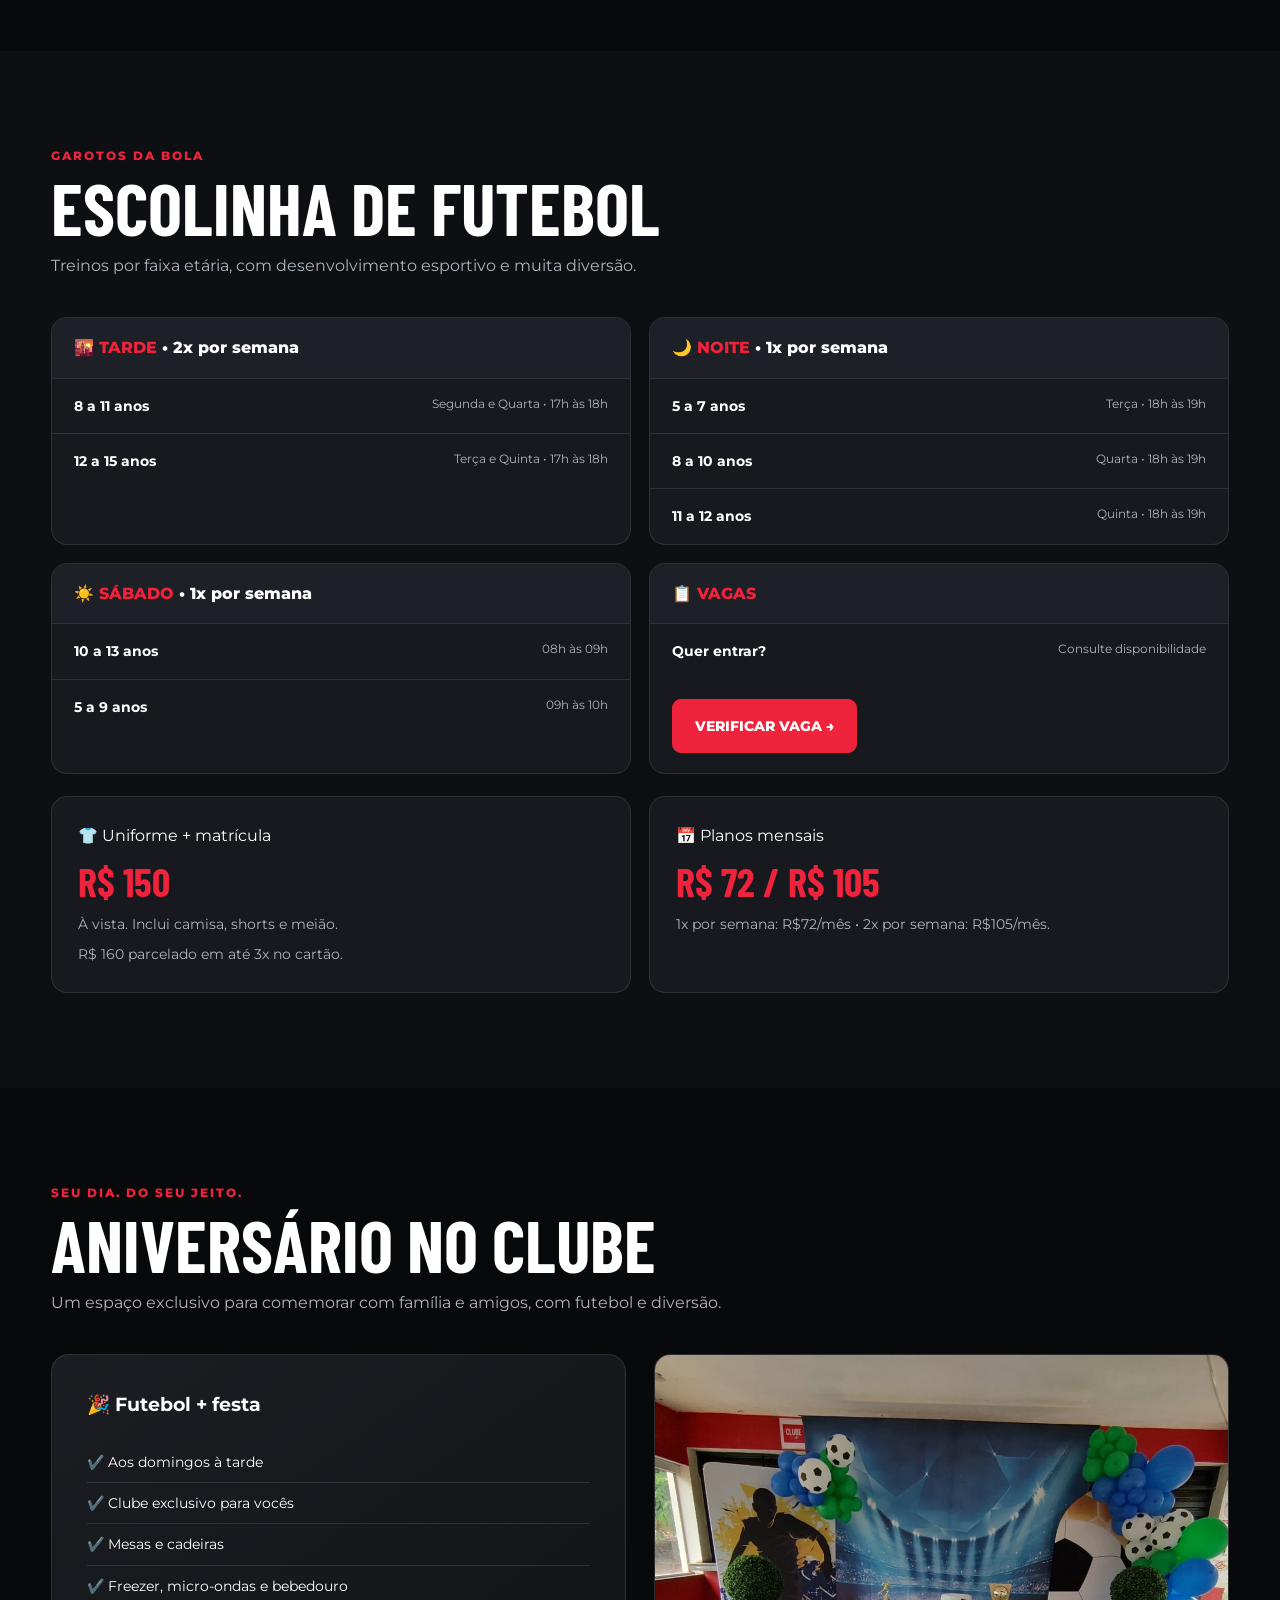
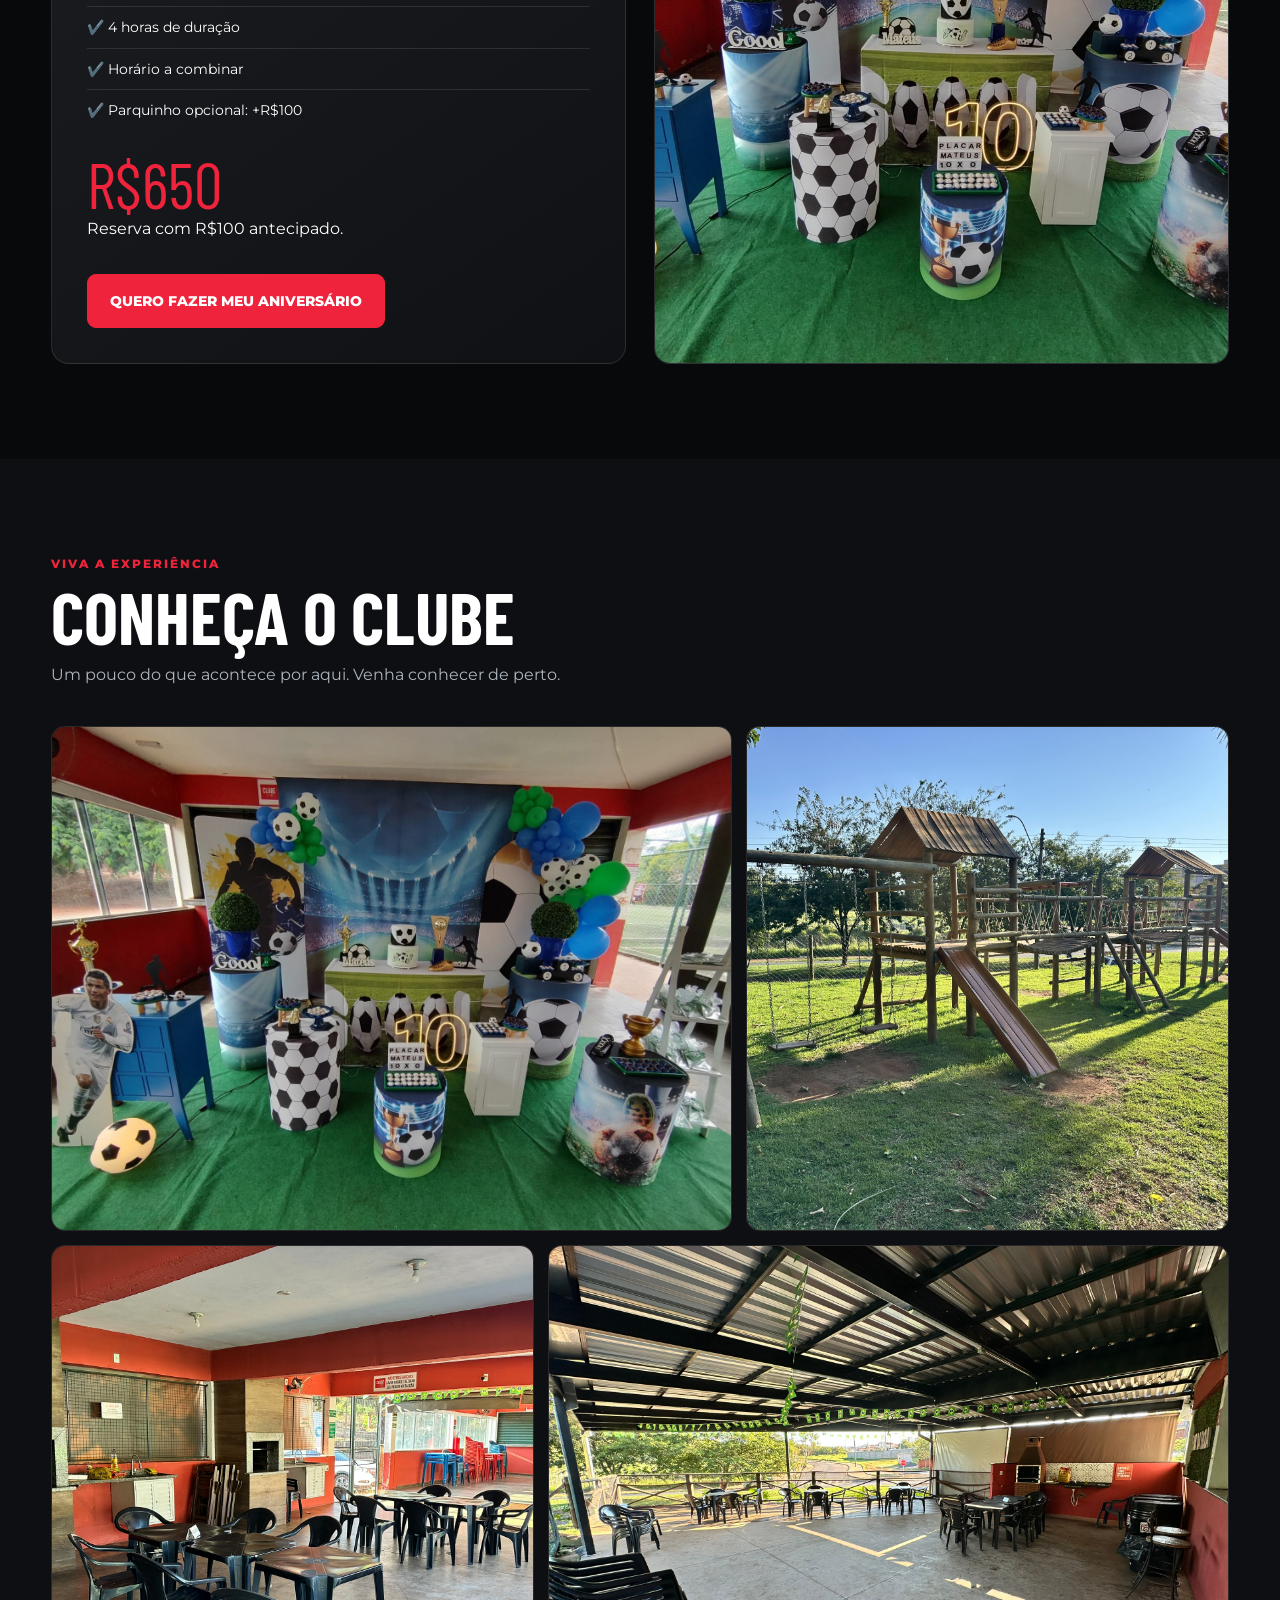
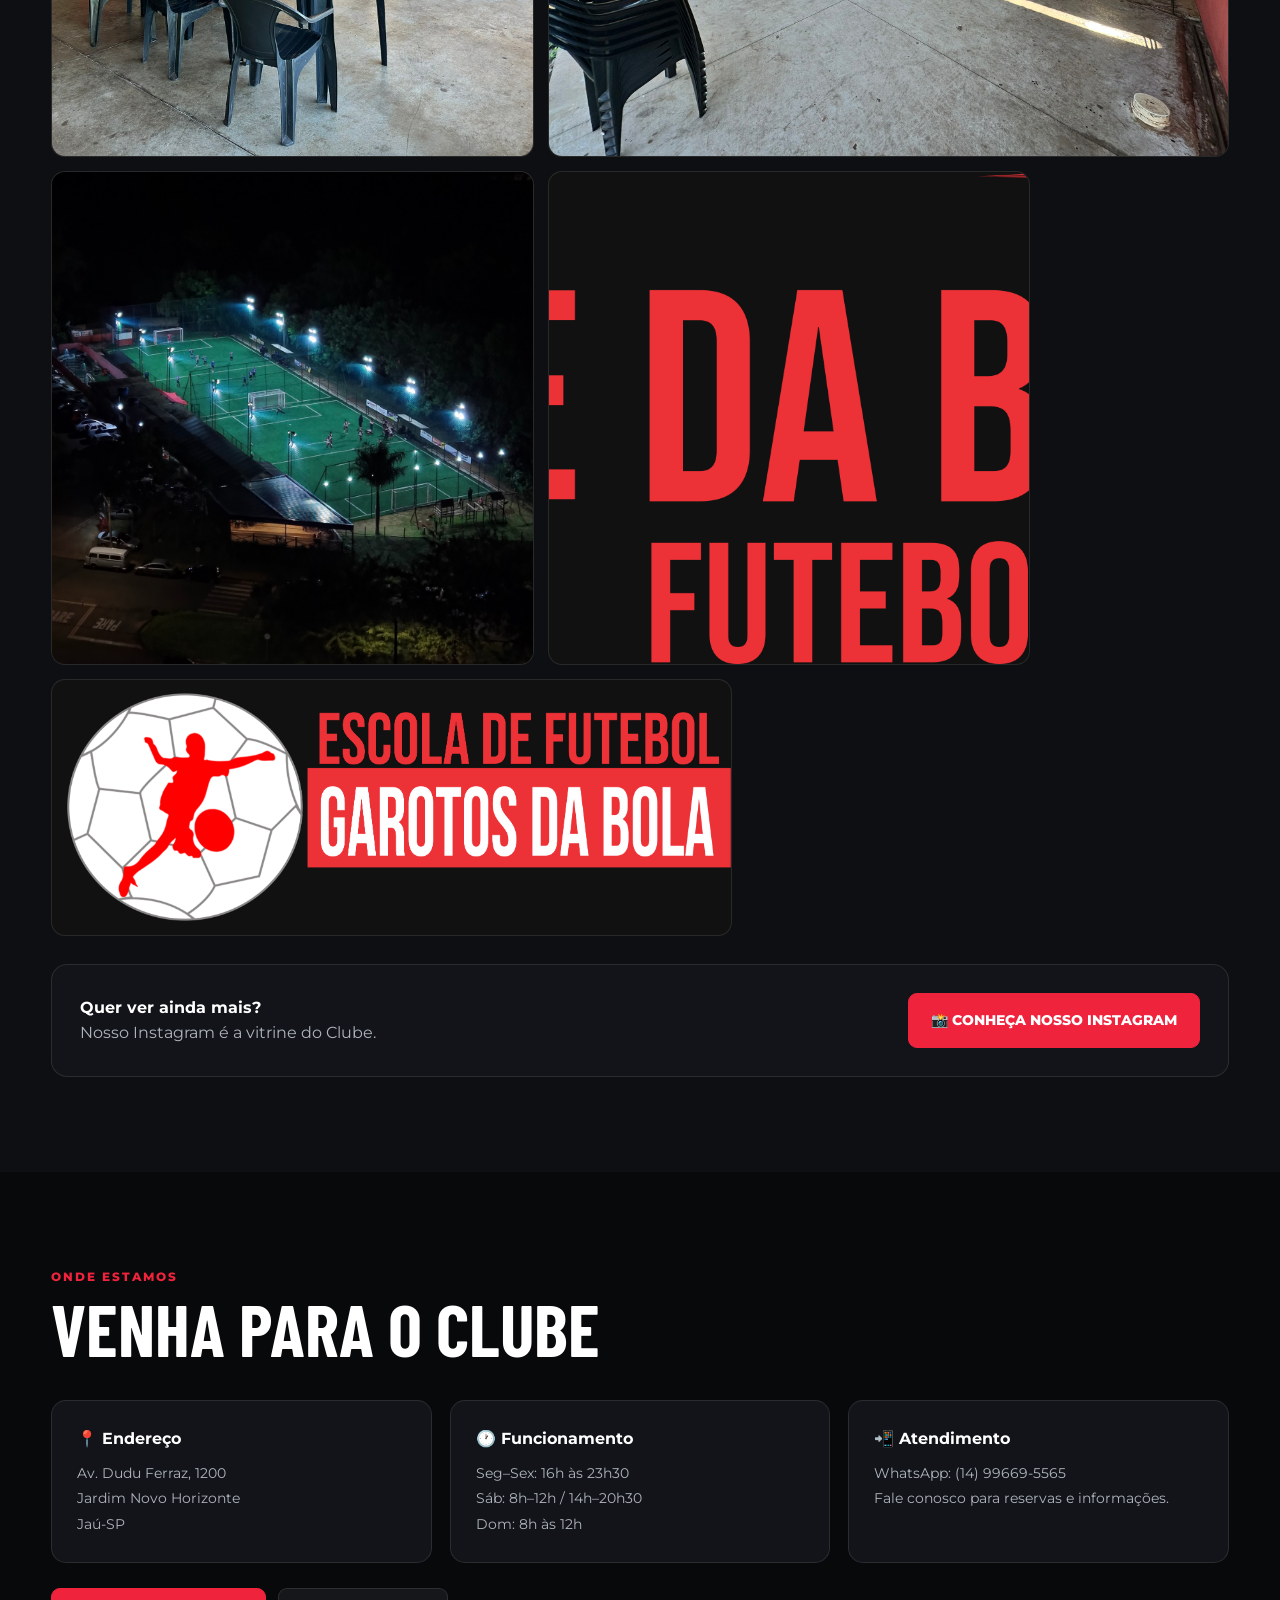
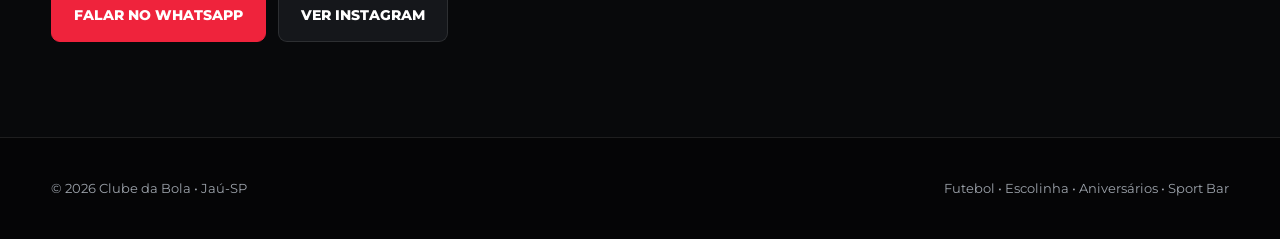
==== commit a17d45af: "Update index.html" ====
--- a/index.html
+++ b/index.html
@@ -4,139 +4,201 @@
 <meta charset="UTF-8">
 <meta name="viewport" content="width=device-width, initial-scale=1.0">
 <title>Clube da Bola | Jaú-SP</title>
-<meta name="description" content="Clube da Bola em Jaú-SP: futebol society, aluguel de quadras, Escola de Futebol Garotos da Bola, aniversários e Sport Bar.">
+<meta name="description" content="Clube da Bola - futebol, escolinha, aluguel de quadras e aniversários em Jaú-SP.">
+<link rel="preconnect" href="https://fonts.googleapis.com">
+<link rel="preconnect" href="https://fonts.gstatic.com" crossorigin>
+<link href="https://fonts.googleapis.com/css2?family=Barlow+Condensed:wght@500;600;700;800;900&family=Montserrat:wght@400;500;600;700;800&display=swap" rel="stylesheet">
+
 <style>
 :root{
-  --red:#ef2b32;
-  --red-dark:#b9141b;
-  --black:#080808;
-  --dark:#111;
-  --gray:#1b1b1b;
+  --red:#ef233c;
+  --red-dark:#c9162d;
+  --black:#08090b;
+  --dark:#101216;
   --white:#fff;
-  --muted:#bdbdbd;
-  --green:#25d366;
-}
-*{margin:0;padding:0;box-sizing:border-box;scroll-behavior:smooth}
-body{font-family:Arial,Helvetica,sans-serif;background:var(--black);color:var(--white);line-height:1.55}
+  --gray:#aeb4bd;
+  --card:#17191e;
+  --line:rgba(255,255,255,.1);
+}
+*{box-sizing:border-box;margin:0;padding:0}
+html{scroll-behavior:smooth}
+body{
+  font-family:Montserrat,Arial,sans-serif;
+  background:var(--black);
+  color:var(--white);
+  line-height:1.6;
+}
 a{text-decoration:none;color:inherit}
-img{max-width:100%;display:block}
 .container{width:min(1180px,92%);margin:auto}
+.topbar{
+  background:#050506;border-bottom:1px solid var(--line);
+  font-size:12px;color:#cfd3d8;padding:8px 0;
+}
+.topbar .container{display:flex;justify-content:space-between;gap:15px}
 header{
-  position:sticky;top:0;z-index:100;
-  background:rgba(8,8,8,.94);backdrop-filter:blur(10px);
-  border-bottom:1px solid #292929;
-}
-.nav{min-height:78px;display:flex;align-items:center;justify-content:space-between;gap:25px}
-.logo{height:55px;width:auto;object-fit:contain}
-nav{display:flex;gap:24px;align-items:center}
-nav a{font-weight:700;font-size:15px;color:#fff}
-nav a:hover{color:var(--red)}
-.menu-btn{display:none;background:none;border:0;color:#fff;font-size:28px}
+  position:sticky;top:0;z-index:20;
+  background:rgba(8,9,11,.92);backdrop-filter:blur(14px);
+  border-bottom:1px solid var(--line);
+}
+.nav{height:78px;display:flex;align-items:center;justify-content:space-between}
+.brand{font-family:"Barlow Condensed";font-size:34px;font-weight:900;letter-spacing:.5px}
+.brand span{color:var(--red)}
+.navlinks{display:flex;gap:26px;font-size:14px;font-weight:700}
+.navlinks a:hover{color:var(--red)}
+.navcta{
+  background:var(--red);padding:12px 18px;border-radius:8px;font-weight:800;
+}
+.navcta:hover{background:var(--red-dark)}
 .hero{
-  min-height:650px;display:flex;align-items:center;
+  min-height:700px;display:flex;align-items:center;position:relative;overflow:hidden;
   background:
-    linear-gradient(90deg,rgba(0,0,0,.96) 0%,rgba(0,0,0,.72) 48%,rgba(0,0,0,.35) 100%),
-    url("IMG_8588.JPEG") center/cover no-repeat;
-}
-.hero-content{padding:90px 0;max-width:720px}
-.tag{display:inline-block;background:var(--red);padding:7px 12px;border-radius:4px;font-weight:800;font-size:13px;letter-spacing:.5px;margin-bottom:18px}
-h1{font-size:clamp(42px,7vw,76px);line-height:.98;text-transform:uppercase;margin-bottom:20px}
+    linear-gradient(90deg,rgba(0,0,0,.96) 0%,rgba(0,0,0,.76) 45%,rgba(0,0,0,.35) 100%),
+    radial-gradient(circle at 80% 50%,rgba(239,35,60,.24),transparent 35%),
+    linear-gradient(135deg,#111 0%,#050505 65%);
+}
+.hero:after{
+  content:"";position:absolute;right:-12%;bottom:-35%;width:650px;height:650px;
+  border:80px solid rgba(239,35,60,.08);border-radius:50%;
+}
+.hero-content{position:relative;z-index:2;max-width:760px;padding:90px 0}
+.kicker{color:var(--red);font-weight:800;letter-spacing:2px;text-transform:uppercase;font-size:13px}
+h1{
+  font-family:"Barlow Condensed";font-size:clamp(64px,9vw,120px);
+  line-height:.86;text-transform:uppercase;margin:18px 0 25px;font-weight:900;
+}
 h1 span{color:var(--red)}
-.hero p{font-size:20px;color:#ddd;max-width:650px;margin-bottom:30px}
-.buttons{display:flex;flex-wrap:wrap;gap:12px}
-.btn{display:inline-flex;align-items:center;justify-content:center;gap:8px;padding:15px 22px;border-radius:7px;font-weight:800;border:1px solid #555;transition:.2s}
-.btn:hover{transform:translateY(-2px)}
+.hero p{font-size:18px;color:#d6d9de;max-width:650px}
+.actions{display:flex;flex-wrap:wrap;gap:12px;margin-top:32px}
+.btn{
+  display:inline-flex;align-items:center;justify-content:center;
+  padding:15px 22px;border-radius:9px;font-weight:800;font-size:14px;
+  border:1px solid var(--line);transition:.2s;
+}
 .btn-red{background:var(--red);border-color:var(--red)}
-.btn-dark{background:#111}
-.btn-green{background:var(--green);color:#06150a;border-color:var(--green)}
-section{padding:85px 0}
-.section-head{margin-bottom:35px}
-.kicker{color:var(--red);font-weight:900;text-transform:uppercase;font-size:13px;letter-spacing:1.5px}
-h2{font-size:clamp(30px,4vw,48px);line-height:1.05;margin:7px 0 10px;text-transform:uppercase}
-.subtitle{color:var(--muted);max-width:700px}
-.grid{display:grid;grid-template-columns:repeat(3,1fr);gap:20px}
-.card{background:var(--dark);border:1px solid #2b2b2b;border-radius:14px;padding:25px}
-.card h3{font-size:22px;margin-bottom:9px}
-.card p{color:#c8c8c8}
-.card .icon{font-size:34px;margin-bottom:10px}
-.red-card{border-color:#5a2023}
-.split{display:grid;grid-template-columns:1fr 1fr;gap:35px;align-items:center}
-.photo{border-radius:16px;overflow:hidden;border:1px solid #333}
-.photo img{width:100%;height:100%;object-fit:cover}
-.photo.tall img{min-height:470px}
-.schedule{display:grid;gap:14px}
-.schedule-group{background:var(--dark);border:1px solid #2a2a2a;border-radius:12px;padding:20px}
-.schedule-title{display:flex;justify-content:space-between;gap:15px;align-items:center;margin-bottom:14px}
-.schedule-title h3{font-size:22px}
-.badge{background:#2b2b2b;color:#fff;padding:5px 9px;border-radius:20px;font-size:12px;font-weight:800}
-.item{padding:13px 0;border-top:1px solid #292929}
-.item:first-child{border-top:0}
-.item strong{display:block;font-size:17px}
-.item span{color:#bdbdbd}
-.prices{display:grid;grid-template-columns:repeat(2,1fr);gap:18px;margin-top:25px}
-.price{background:#121212;border:1px solid #333;border-radius:12px;padding:24px}
-.price strong{font-size:30px;color:var(--red);display:block}
-.price small{color:#aaa}
-.gallery{display:grid;grid-template-columns:1.4fr 1fr 1fr;gap:15px}
-.gallery .g{height:290px;border-radius:14px;overflow:hidden;border:1px solid #333}
-.gallery .g:first-child{height:595px;grid-row:span 2}
-.gallery img{width:100%;height:100%;object-fit:cover}
-.hours{display:grid;grid-template-columns:repeat(2,1fr);gap:15px}
-.hours .card{padding:20px}
-.hours strong{display:block;font-size:18px;margin-bottom:4px}
-.contact-box{background:linear-gradient(135deg,#171717,#0d0d0d);border:1px solid #333;border-radius:18px;padding:35px}
-.contact-list{display:grid;gap:13px;color:#ddd;margin:20px 0}
-footer{border-top:1px solid #292929;background:#050505;padding:35px 0;color:#999}
-.footer-row{display:flex;justify-content:space-between;gap:20px;align-items:center}
-.footer-logo{height:42px}
-.center{text-align:center}
+.btn-red:hover{background:var(--red-dark);transform:translateY(-2px)}
+.btn-dark{background:#15171b}
+.btn-dark:hover{border-color:var(--red);transform:translateY(-2px)}
+section{padding:95px 0}
+.section-head{margin-bottom:38px}
+.eyebrow{color:var(--red);font-size:12px;font-weight:800;letter-spacing:2px;text-transform:uppercase}
+h2{
+  font-family:"Barlow Condensed";font-size:clamp(44px,6vw,72px);
+  line-height:.95;text-transform:uppercase;margin-top:8px;
+}
+.lead{color:var(--gray);max-width:700px;margin-top:12px}
+.cards{display:grid;grid-template-columns:repeat(3,1fr);gap:18px}
+.card{
+  background:linear-gradient(145deg,#191b20,#101114);
+  border:1px solid var(--line);border-radius:16px;padding:28px;
+  transition:.25s;
+}
+.card:hover{transform:translateY(-5px);border-color:rgba(239,35,60,.45)}
+.icon{font-size:30px;margin-bottom:15px}
+.card h3{font-size:20px;margin-bottom:8px}
+.card p{color:var(--gray);font-size:14px}
+.card .mini{display:inline-block;margin-top:18px;color:var(--red);font-size:13px;font-weight:800}
+.booking{
+  background:linear-gradient(100deg,#ef233c,#bd142a);
+  padding:48px;border-radius:20px;display:flex;justify-content:space-between;
+  align-items:center;gap:25px;
+}
+.booking h3{font-family:"Barlow Condensed";font-size:48px;text-transform:uppercase;line-height:.9}
+.booking p{margin-top:8px;opacity:.9}
+.booking .btn{background:#fff;color:#111;border:0}
+.dark-section{background:#0d0f12}
+.schedule{display:grid;grid-template-columns:repeat(2,1fr);gap:18px}
+.schedule-card{
+  background:var(--card);border:1px solid var(--line);border-radius:16px;overflow:hidden
+}
+.schedule-title{background:#1d2026;padding:17px 22px;font-weight:800}
+.schedule-title span{color:var(--red)}
+.schedule-row{
+  display:flex;justify-content:space-between;gap:20px;padding:16px 22px;
+  border-top:1px solid var(--line);font-size:14px
+}
+.schedule-row b{font-weight:700}.schedule-row small{color:var(--gray)}
+.prices{display:grid;grid-template-columns:1fr 1fr;gap:18px;margin-top:22px}
+.price{
+  background:var(--card);padding:26px;border-radius:16px;border:1px solid var(--line)
+}
+.price strong{display:block;font-family:"Barlow Condensed";font-size:40px;color:var(--red)}
+.price p{color:var(--gray);font-size:14px}
+.gallery{display:grid;grid-template-columns:repeat(12,1fr);gap:14px}
+.gallery figure{overflow:hidden;border-radius:14px;border:1px solid var(--line);background:#111}
+.gallery img{width:100%;height:100%;min-height:230px;object-fit:cover;display:block;transition:.35s}
+.gallery figure:hover img{transform:scale(1.04)}
+.g1{grid-column:span 7}.g2{grid-column:span 5}.g3{grid-column:span 5}.g4{grid-column:span 7}
+.gallery figcaption{padding:10px 14px;font-size:12px;color:#bbb}
+.party{
+  display:grid;grid-template-columns:1fr 1fr;gap:28px;align-items:stretch
+}
+.party-copy{background:linear-gradient(145deg,#1b1d22,#101114);border:1px solid var(--line);border-radius:18px;padding:35px}
+.party-copy ul{list-style:none;margin-top:22px}
+.party-copy li{padding:9px 0;border-bottom:1px solid var(--line);font-size:14px}
+.party-copy li:last-child{border-bottom:0}
+.party-price{font-family:"Barlow Condensed";font-size:64px;color:var(--red);line-height:1;margin-top:22px}
+.info-grid{display:grid;grid-template-columns:repeat(3,1fr);gap:18px}
+.info{background:#121419;border:1px solid var(--line);border-radius:15px;padding:25px}
+.info strong{display:block;margin-bottom:8px}.info span{color:var(--gray);font-size:14px}
+.instagram{
+  margin-top:28px;background:#121419;border:1px solid var(--line);border-radius:16px;
+  padding:28px;display:flex;justify-content:space-between;align-items:center;gap:20px
+}
+footer{background:#050506;border-top:1px solid var(--line);padding:40px 0;color:#9da3ab;font-size:13px}
+.footer-row{display:flex;justify-content:space-between;gap:20px}
 @media(max-width:850px){
-  nav{display:none}
-  .menu-btn{display:block}
-  .nav{min-height:70px}
-  .logo{height:46px}
-  .hero{min-height:610px}
-  .grid,.split,.prices,.hours{grid-template-columns:1fr}
-  .gallery{grid-template-columns:1fr 1fr}
-  .gallery .g:first-child{height:360px;grid-column:1/-1;grid-row:auto}
-  .gallery .g{height:230px}
-}
-@media(max-width:560px){
-  section{padding:65px 0}
-  .hero-content{padding:70px 0}
-  .hero p{font-size:17px}
-  .buttons .btn{width:100%}
+  .navlinks{display:none}
+  .topbar .container{justify-content:center}.topbar .container span:first-child{display:none}
+  .hero{min-height:650px}.hero-content{padding:70px 0}
+  .cards,.schedule,.prices,.party,.info-grid{grid-template-columns:1fr}
+  .booking{padding:30px;display:block}.booking .btn{margin-top:20px}
+  .gallery{grid-template-columns:1fr 1fr}.g1,.g2,.g3,.g4{grid-column:span 1}
+  .gallery img{min-height:180px}
+  .footer-row{display:block}.footer-row div+div{margin-top:12px}
+}
+@media(max-width:520px){
+  .nav{height:68px}.brand{font-size:29px}
+  .navcta{padding:10px 12px;font-size:12px}
+  section{padding:70px 0}
+  h1{font-size:65px}
+  .hero p{font-size:15px}
   .gallery{grid-template-columns:1fr}
-  .gallery .g,.gallery .g:first-child{height:270px;grid-column:auto}
-  .footer-row{flex-direction:column;text-align:center}
+  .gallery img{min-height:220px}
 }
 </style>
 </head>
+
 <body>
+<div class="topbar">
+  <div class="container">
+    <span>CLUBE DA BOLA • JAÚ/SP</span>
+    <span>Seg–Sex 16h–23h30 • Sáb 8h–12h / 14h–20h30 • Dom 8h–12h</span>
+  </div>
+</div>
 
 <header>
   <div class="container nav">
-    <a href="#inicio"><img class="logo" src="IMG_8371.PNG" alt="Clube da Bola Futebol Society"></a>
-    <nav>
+    <a class="brand" href="#inicio">CLUBE DA <span>BOLA</span></a>
+    <nav class="navlinks">
       <a href="#quadras">Quadras</a>
-      <a href="#escola">Escola</a>
+      <a href="#escolinha">Escolinha</a>
       <a href="#aniversario">Aniversários</a>
-      <a href="#espaco">Espaço</a>
+      <a href="#galeria">Fotos</a>
       <a href="#contato">Contato</a>
     </nav>
-    <button class="menu-btn" onclick="alert('Use os botões da página para acessar cada seção.')">☰</button>
+    <a class="navcta" href="https://app.agendeiquadras.com.br/acessar/quadra/sp-jau-clube-da-bola-jau">ALUGAR QUADRA</a>
   </div>
 </header>
 
 <main>
-<section id="inicio" class="hero">
+<section class="hero" id="inicio">
   <div class="container hero-content">
-    <div class="tag">CLUBE DA BOLA • JAÚ/SP</div>
-    <h1>O futebol<br><span>começa aqui.</span></h1>
-    <p>Quadras society, escola de futebol, aniversários e um espaço completo para você viver o futebol.</p>
-    <div class="buttons">
-      <a class="btn btn-red" href="https://app.agendeiquadras.com.br/acessar/quadra/sp-jau-clube-da-bola-jau" target="_blank">⚽ ALUGAR QUADRA</a>
-      <a class="btn btn-green" href="https://wa.me/5514996695565?text=Ol%C3%A1!%20Vim%20pelo%20site%20do%20Clube%20da%20Bola." target="_blank">💬 FALAR NO WHATSAPP</a>
+    <div class="kicker">Futebol • Família • Experiências</div>
+    <h1>O jogo<br>começa <span>aqui.</span></h1>
+    <p>Um espaço completo para jogar futebol, desenvolver talentos, comemorar momentos especiais e viver o esporte em Jaú.</p>
+    <div class="actions">
+      <a class="btn btn-red" href="https://app.agendeiquadras.com.br/acessar/quadra/sp-jau-clube-da-bola-jau">⚽ ALUGAR SUA QUADRA</a>
+      <a class="btn btn-dark" href="https://wa.me/5514996695565">💬 FALAR NO WHATSAPP</a>
     </div>
   </div>
 </section>
@@ -144,148 +206,128 @@
 <section id="quadras">
   <div class="container">
     <div class="section-head">
-      <div class="kicker">Aluguel de quadras</div>
-      <h2>Jogue quando quiser.</h2>
-      <p class="subtitle">Escolha o melhor horário e faça sua reserva online. O botão abaixo leva direto para a agenda do Clube da Bola.</p>
-    </div>
-    <div class="grid">
-      <div class="card red-card"><div class="icon">⚽</div><h3>Futebol Society</h3><p>Estrutura para seus jogos, treinos e partidas com amigos.</p></div>
-      <div class="card"><div class="icon">📅</div><h3>Agendamento online</h3><p>Consulte os horários disponíveis e reserve sua quadra pela agenda.</p></div>
-      <div class="card"><div class="icon">🏆</div><h3>Para times e grupos</h3><p>Espaço ideal para peladas, treinos, amistosos e competições.</p></div>
-    </div>
-    <div class="center" style="margin-top:28px">
-      <a class="btn btn-red" href="https://app.agendeiquadras.com.br/acessar/quadra/sp-jau-clube-da-bola-jau" target="_blank">VER HORÁRIOS E AGENDAR →</a>
-    </div>
-  </div>
-</section>
-
-<section id="escola" style="background:#0e0e0e">
-  <div class="container">
-    <div class="split">
-      <div>
-        <img src="IMG_8375.PNG" alt="Escola de Futebol Garotos da Bola" style="max-width:520px;width:100%;margin-bottom:28px">
-        <div class="kicker">Escola de Futebol</div>
-        <h2>Garotos da Bola</h2>
-        <p class="subtitle">Treinos por faixa etária, com opções à tarde, à noite e aos sábados.</p>
-        <div class="buttons" style="margin-top:25px">
-          <a class="btn btn-red" href="https://wa.me/5514996695565?text=Ol%C3%A1!%20Quero%20verificar%20a%20disponibilidade%20de%20vaga%20na%20Escola%20Garotos%20da%20Bola." target="_blank">🔎 VERIFICAR DISPONIBILIDADE DE VAGA</a>
-        </div>
-      </div>
-
-      <div class="schedule">
-        <div class="schedule-group">
-          <div class="schedule-title"><h3>🌇 Tarde</h3><span class="badge">2x por semana</span></div>
-          <div class="item"><strong>8 a 11 anos</strong><span>Segunda e Quarta • 17h às 18h</span></div>
-          <div class="item"><strong>12 a 15 anos</strong><span>Terça e Quinta • 17h às 18h</span></div>
-        </div>
-        <div class="schedule-group">
-          <div class="schedule-title"><h3>🌙 Noite</h3><span class="badge">1x por semana</span></div>
-          <div class="item"><strong>5 a 7 anos</strong><span>Terça • 18h às 19h</span></div>
-          <div class="item"><strong>8 a 10 anos</strong><span>Quarta • 18h às 19h</span></div>
-          <div class="item"><strong>11 a 12 anos</strong><span>Quinta • 18h às 19h</span></div>
-        </div>
-        <div class="schedule-group">
-          <div class="schedule-title"><h3>☀️ Sábado</h3><span class="badge">1x por semana</span></div>
-          <div class="item"><strong>10 a 13 anos</strong><span>08h às 09h</span></div>
-          <div class="item"><strong>5 a 9 anos</strong><span>09h às 10h</span></div>
-        </div>
-      </div>
-    </div>
-
-    <div style="margin-top:55px">
-      <div class="section-head">
-        <div class="kicker">Valores 2026</div>
-        <h2>Planos da escolinha</h2>
-      </div>
-      <div class="prices">
-        <div class="price"><small>1x por semana</small><strong>R$ 72</strong><span>por mês</span></div>
-        <div class="price"><small>2x por semana</small><strong>R$ 105</strong><span>por mês</span></div>
-        <div class="price"><small>Uniforme + matrícula à vista</small><strong>R$ 150</strong><span>Inclui camisa, shorts e meião.</span></div>
-        <div class="price"><small>Uniforme + matrícula no cartão</small><strong>R$ 160</strong><span>Parcelado em até 3x. Inclui camisa, shorts e meião.</span></div>
-      </div>
+      <div class="eyebrow">Seu próximo jogo</div>
+      <h2>Alugue sua quadra</h2>
+      <p class="lead">Escolha o melhor horário e faça sua reserva online. É rápido, simples e direto.</p>
+    </div>
+    <div class="booking">
+      <div><h3>Partiu jogo?</h3><p>Confira os horários disponíveis e reserve sua quadra.</p></div>
+      <a class="btn" href="https://app.agendeiquadras.com.br/acessar/quadra/sp-jau-clube-da-bola-jau">VER DISPONIBILIDADE →</a>
+    </div>
+    <div class="cards" style="margin-top:20px">
+      <article class="card"><div class="icon">⚽</div><h3>Futebol Society</h3><p>Estrutura para você reunir a galera e jogar com conforto.</p></article>
+      <article class="card"><div class="icon">🍖</div><h3>Churrasqueiras</h3><p>Depois do jogo, aproveite o espaço para confraternizar.</p></article>
+      <article class="card"><div class="icon">📺</div><h3>Sport Bar</h3><p>Futebol, porções, espetinhos e aquele clima de resenha.</p></article>
+    </div>
+  </div>
+</section>
+
+<section class="dark-section" id="escolinha">
+  <div class="container">
+    <div class="section-head">
+      <div class="eyebrow">Garotos da Bola</div>
+      <h2>Escolinha de futebol</h2>
+      <p class="lead">Treinos por faixa etária, com desenvolvimento esportivo e muita diversão.</p>
+    </div>
+
+    <div class="schedule">
+      <div class="schedule-card">
+        <div class="schedule-title">🌇 <span>TARDE</span> • 2x por semana</div>
+        <div class="schedule-row"><b>8 a 11 anos</b><small>Segunda e Quarta • 17h às 18h</small></div>
+        <div class="schedule-row"><b>12 a 15 anos</b><small>Terça e Quinta • 17h às 18h</small></div>
+      </div>
+      <div class="schedule-card">
+        <div class="schedule-title">🌙 <span>NOITE</span> • 1x por semana</div>
+        <div class="schedule-row"><b>5 a 7 anos</b><small>Terça • 18h às 19h</small></div>
+        <div class="schedule-row"><b>8 a 10 anos</b><small>Quarta • 18h às 19h</small></div>
+        <div class="schedule-row"><b>11 a 12 anos</b><small>Quinta • 18h às 19h</small></div>
+      </div>
+      <div class="schedule-card">
+        <div class="schedule-title">☀️ <span>SÁBADO</span> • 1x por semana</div>
+        <div class="schedule-row"><b>10 a 13 anos</b><small>08h às 09h</small></div>
+        <div class="schedule-row"><b>5 a 9 anos</b><small>09h às 10h</small></div>
+      </div>
+      <div class="schedule-card">
+        <div class="schedule-title">📋 <span>VAGAS</span></div>
+        <div class="schedule-row"><b>Quer entrar?</b><small>Consulte disponibilidade</small></div>
+        <div style="padding:20px 22px"><a class="btn btn-red" href="https://wa.me/5514996695565">VERIFICAR VAGA →</a></div>
+      </div>
+    </div>
+
+    <div class="prices">
+      <div class="price"><div>👕 Uniforme + matrícula</div><strong>R$ 150</strong><p>À vista. Inclui camisa, shorts e meião.</p><p style="margin-top:8px">R$ 160 parcelado em até 3x no cartão.</p></div>
+      <div class="price"><div>📅 Planos mensais</div><strong>R$ 72 / R$ 105</strong><p>1x por semana: R$72/mês • 2x por semana: R$105/mês.</p></div>
     </div>
   </div>
 </section>
 
 <section id="aniversario">
   <div class="container">
-    <div class="split">
-      <div class="photo tall"><img src="IMG_9400.JPEG" alt="Espaço para aniversários no Clube da Bola"></div>
-      <div>
-        <div class="kicker">🎉 Aniversários</div>
-        <h2>Seu aniversário com o Clube exclusivo para vocês.</h2>
-        <p class="subtitle">Alugamos aos domingos à tarde, com comodidade, privacidade e espaço para curtir com a família e os amigos.</p>
-        <div class="card" style="margin-top:25px">
-          <p>✔️ Mesas, cadeiras, freezer, micro-ondas e bebedouro incluídos.</p>
-          <p>⏰ Duração: <strong>4 horas</strong> — horário a combinar.</p>
-          <p>💰 Valor: <strong>R$ 650</strong> — reserva com R$ 100 antecipado.</p>
-          <p>👧👦 Parquinho opcional: <strong>+ R$ 100</strong>.</p>
-        </div>
-        <div class="buttons" style="margin-top:22px">
-          <a class="btn btn-red" href="https://wa.me/5514996695565?text=Ol%C3%A1!%20Quero%20informa%C3%A7%C3%B5es%20sobre%20anivers%C3%A1rio%20no%20Clube%20da%20Bola." target="_blank">🎉 QUERO FAZER MEU ANIVERSÁRIO</a>
-        </div>
-      </div>
-    </div>
-  </div>
-</section>
-
-<section id="espaco" style="background:#0e0e0e">
-  <div class="container">
-    <div class="section-head">
-      <div class="kicker">Conheça o espaço</div>
-      <h2>Clube da Bola por dentro.</h2>
-      <p class="subtitle">Um espaço para jogar, comemorar e aproveitar com a família e os amigos.</p>
+    <div class="section-head">
+      <div class="eyebrow">Seu dia. Do seu jeito.</div>
+      <h2>Aniversário no Clube</h2>
+      <p class="lead">Um espaço exclusivo para comemorar com família e amigos, com futebol e diversão.</p>
+    </div>
+    <div class="party">
+      <div class="party-copy">
+        <h3>🎉 Futebol + festa</h3>
+        <ul>
+          <li>✔️ Aos domingos à tarde</li>
+          <li>✔️ Clube exclusivo para vocês</li>
+          <li>✔️ Mesas e cadeiras</li>
+          <li>✔️ Freezer, micro-ondas e bebedouro</li>
+          <li>✔️ 4 horas de duração</li>
+          <li>✔️ Horário a combinar</li>
+          <li>✔️ Parquinho opcional: +R$100</li>
+        </ul>
+        <div class="party-price">R$650</div>
+        <p>Reserva com R$100 antecipado.</p>
+        <div class="actions"><a class="btn btn-red" href="https://wa.me/5514996695565">QUERO FAZER MEU ANIVERSÁRIO</a></div>
+      </div>
+      <div class="card" style="padding:0;overflow:hidden">
+        <img src="aniversario.jpg" alt="Aniversário no Clube da Bola" style="width:100%;height:100%;min-height:420px;object-fit:cover;display:block">
+      </div>
+    </div>
+  </div>
+</section>
+
+<section class="dark-section" id="galeria">
+  <div class="container">
+    <div class="section-head">
+      <div class="eyebrow">Viva a experiência</div>
+      <h2>Conheça o Clube</h2>
+      <p class="lead">Um pouco do que acontece por aqui. Venha conhecer de perto.</p>
     </div>
     <div class="gallery">
-      <div class="g"><img src="IMG_8588.JPEG" alt="Quadras do Clube da Bola à noite"></div>
-      <div class="g"><img src="IMG_9399.JPEG" alt="Área de convivência do Clube da Bola"></div>
-      <div class="g"><img src="IMG_9400.JPEG" alt="Espaço de churrasqueiras do Clube da Bola"></div>
-    </div>
-    <div class="grid" style="margin-top:30px">
-      <div class="card"><div class="icon">🍖</div><h3>Churrasqueiras</h3><p>Espaço para confraternizações e momentos especiais.</p></div>
-      <div class="card"><div class="icon">📺</div><h3>Sport Bar</h3><p>Ambiente para acompanhar jogos e curtir depois da partida.</p></div>
-      <div class="card"><div class="icon">👨‍👩‍👧‍👦</div><h3>Família e diversão</h3><p>Um espaço pensado para futebol, lazer e convivência.</p></div>
-    </div>
-  </div>
-</section>
-
-<section>
-  <div class="container">
-    <div class="section-head">
-      <div class="kicker">Funcionamento</div>
-      <h2>Horários do Clube</h2>
-    </div>
-    <div class="hours">
-      <div class="card"><strong>Segunda a sexta</strong><span>16h às 23h30</span></div>
-      <div class="card"><strong>Sábado</strong><span>08h às 12h • 14h às 20h30</span></div>
-      <div class="card"><strong>Domingo</strong><span>08h às 12h</span></div>
-    </div>
-  </div>
-</section>
-
-<section id="contato" style="background:#0e0e0e">
-  <div class="container">
-    <div class="contact-box">
-      <div class="split">
-        <div>
-          <div class="kicker">Fale com a gente</div>
-          <h2>Venha conhecer o Clube da Bola.</h2>
-          <div class="contact-list">
-            <div>📍 Av. Dudu Ferraz, 1200 — Jardim Novo Horizonte, Jaú/SP</div>
-            <div>📱 (14) 99669-5565</div>
-            <div>📸 Instagram: @clubedabolajau</div>
-          </div>
-          <div class="buttons">
-            <a class="btn btn-green" href="https://wa.me/5514996695565" target="_blank">WHATSAPP</a>
-            <a class="btn btn-red" href="https://www.instagram.com/clubedabolajau/" target="_blank">CONHEÇA NOSSO INSTAGRAM</a>
-          </div>
-        </div>
-        <div class="card">
-          <h3>📅 Quer jogar?</h3>
-          <p style="margin-bottom:18px">Confira os horários disponíveis e reserve sua quadra online.</p>
-          <a class="btn btn-red" href="https://app.agendeiquadras.com.br/acessar/quadra/sp-jau-clube-da-bola-jau" target="_blank">ALUGAR QUADRA →</a>
-        </div>
-      </div>
+      <figure class="g1"><img src="aniversario.jpg" alt="Decoração de aniversário"></figure>
+      <figure class="g2"><img src="IMG_9403.jpg" alt="Espaço do Clube da Bola"></figure>
+      <figure class="g3"><img src="IMG_9399.JPEG" alt="Clube da Bola"></figure>
+      <figure class="g4"><img src="IMG_9400.JPEG" alt="Clube da Bola"></figure>
+      <figure class="g2"><img src="IMG_8588.JPEG" alt="Clube da Bola"></figure>
+      <figure class="g3"><img src="IMG_8371.PNG" alt="Escolinha Garotos da Bola"></figure>
+      <figure class="g4"><img src="IMG_8375.PNG" alt="Escolinha Garotos da Bola"></figure>
+    </div>
+    <div class="instagram">
+      <div><strong>Quer ver ainda mais?</strong><br><span style="color:#aeb4bd">Nosso Instagram é a vitrine do Clube.</span></div>
+      <a class="btn btn-red" href="https://www.instagram.com/clubedabolajau/">📸 CONHEÇA NOSSO INSTAGRAM</a>
+    </div>
+  </div>
+</section>
+
+<section id="contato">
+  <div class="container">
+    <div class="section-head">
+      <div class="eyebrow">Onde estamos</div>
+      <h2>Venha para o Clube</h2>
+    </div>
+    <div class="info-grid">
+      <div class="info"><strong>📍 Endereço</strong><span>Av. Dudu Ferraz, 1200<br>Jardim Novo Horizonte<br>Jaú-SP</span></div>
+      <div class="info"><strong>🕐 Funcionamento</strong><span>Seg–Sex: 16h às 23h30<br>Sáb: 8h–12h / 14h–20h30<br>Dom: 8h às 12h</span></div>
+      <div class="info"><strong>📲 Atendimento</strong><span>WhatsApp: (14) 99669-5565<br>Fale conosco para reservas e informações.</span></div>
+    </div>
+    <div class="actions" style="margin-top:25px">
+      <a class="btn btn-red" href="https://wa.me/5514996695565">FALAR NO WHATSAPP</a>
+      <a class="btn btn-dark" href="https://www.instagram.com/clubedabolajau/">VER INSTAGRAM</a>
     </div>
   </div>
 </section>
@@ -293,9 +335,8 @@
 
 <footer>
   <div class="container footer-row">
-    <img class="footer-logo" src="IMG_8371.PNG" alt="Clube da Bola">
-    <div>© 2026 Clube da Bola — Jaú/SP</div>
-    <a href="https://www.instagram.com/clubedabolajau/" target="_blank">Instagram</a>
+    <div>© 2026 Clube da Bola • Jaú-SP</div>
+    <div>Futebol • Escolinha • Aniversários • Sport Bar</div>
   </div>
 </footer>
 </body>
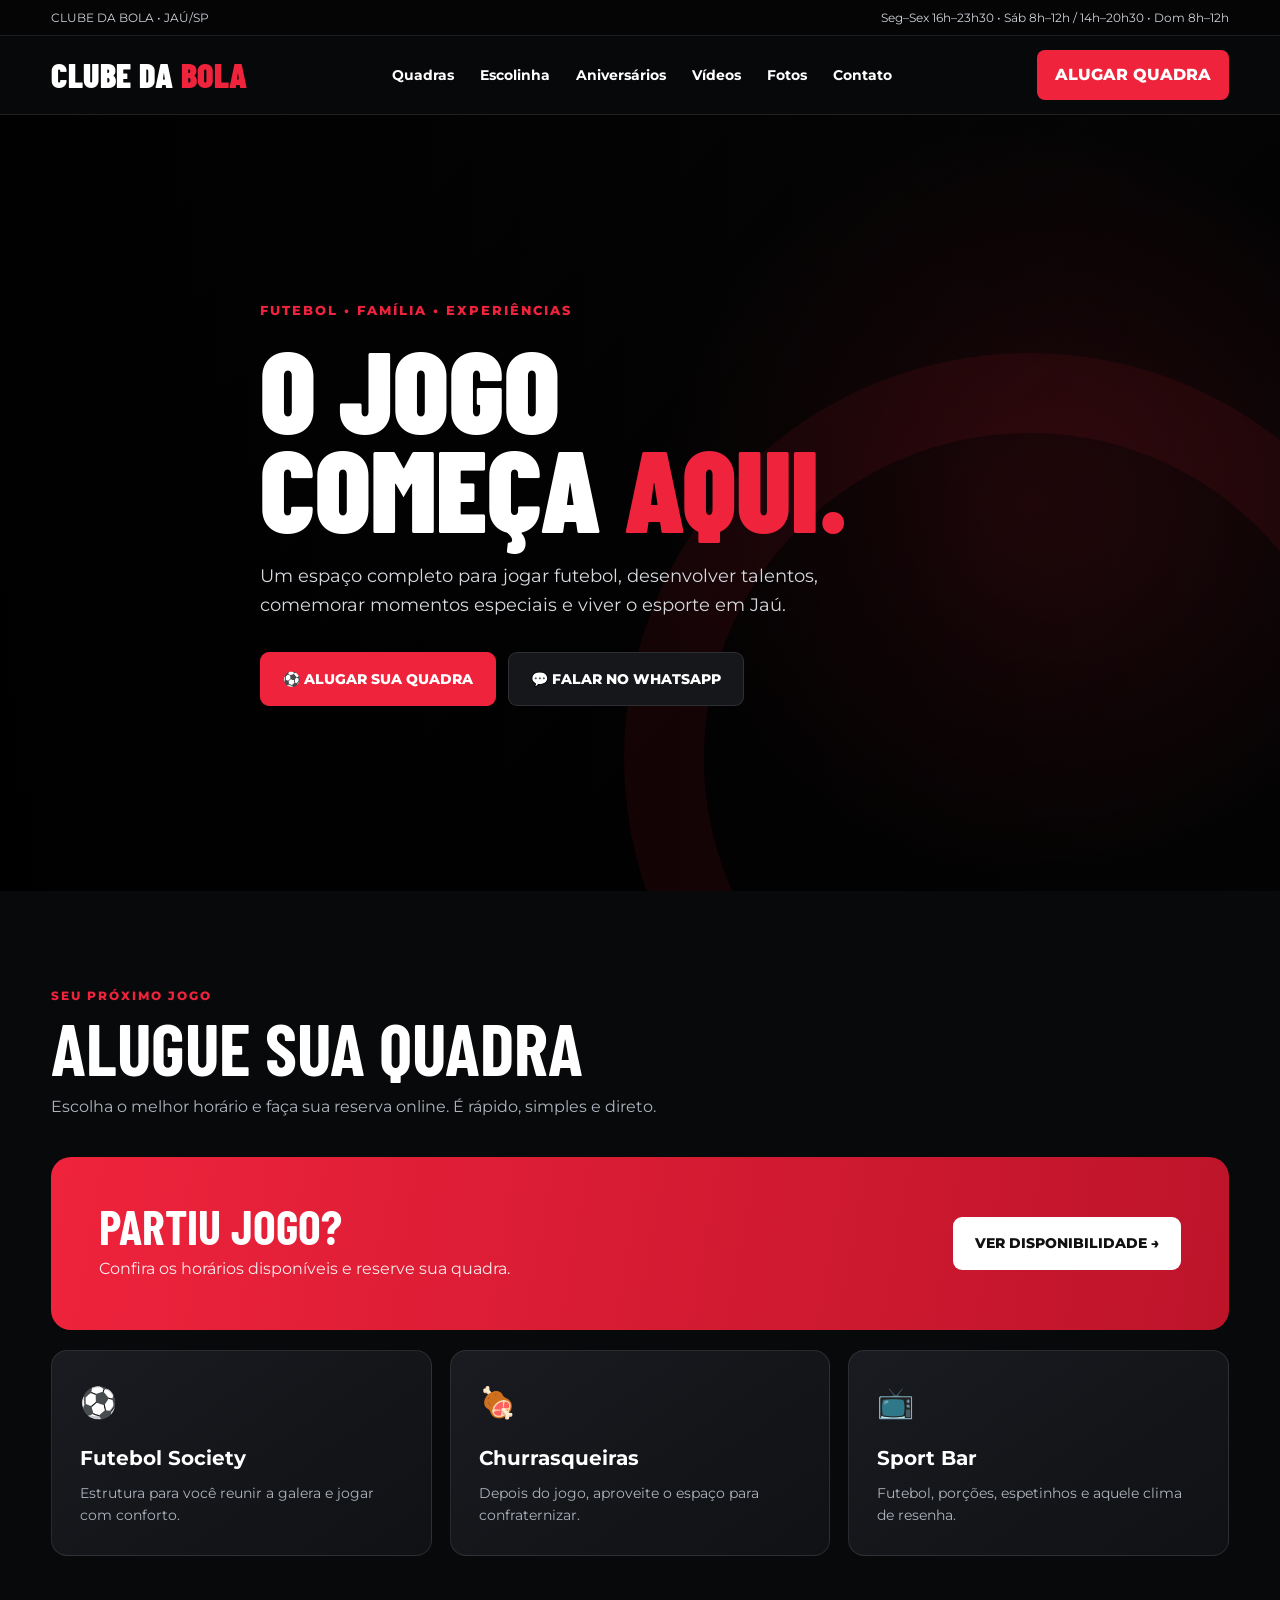
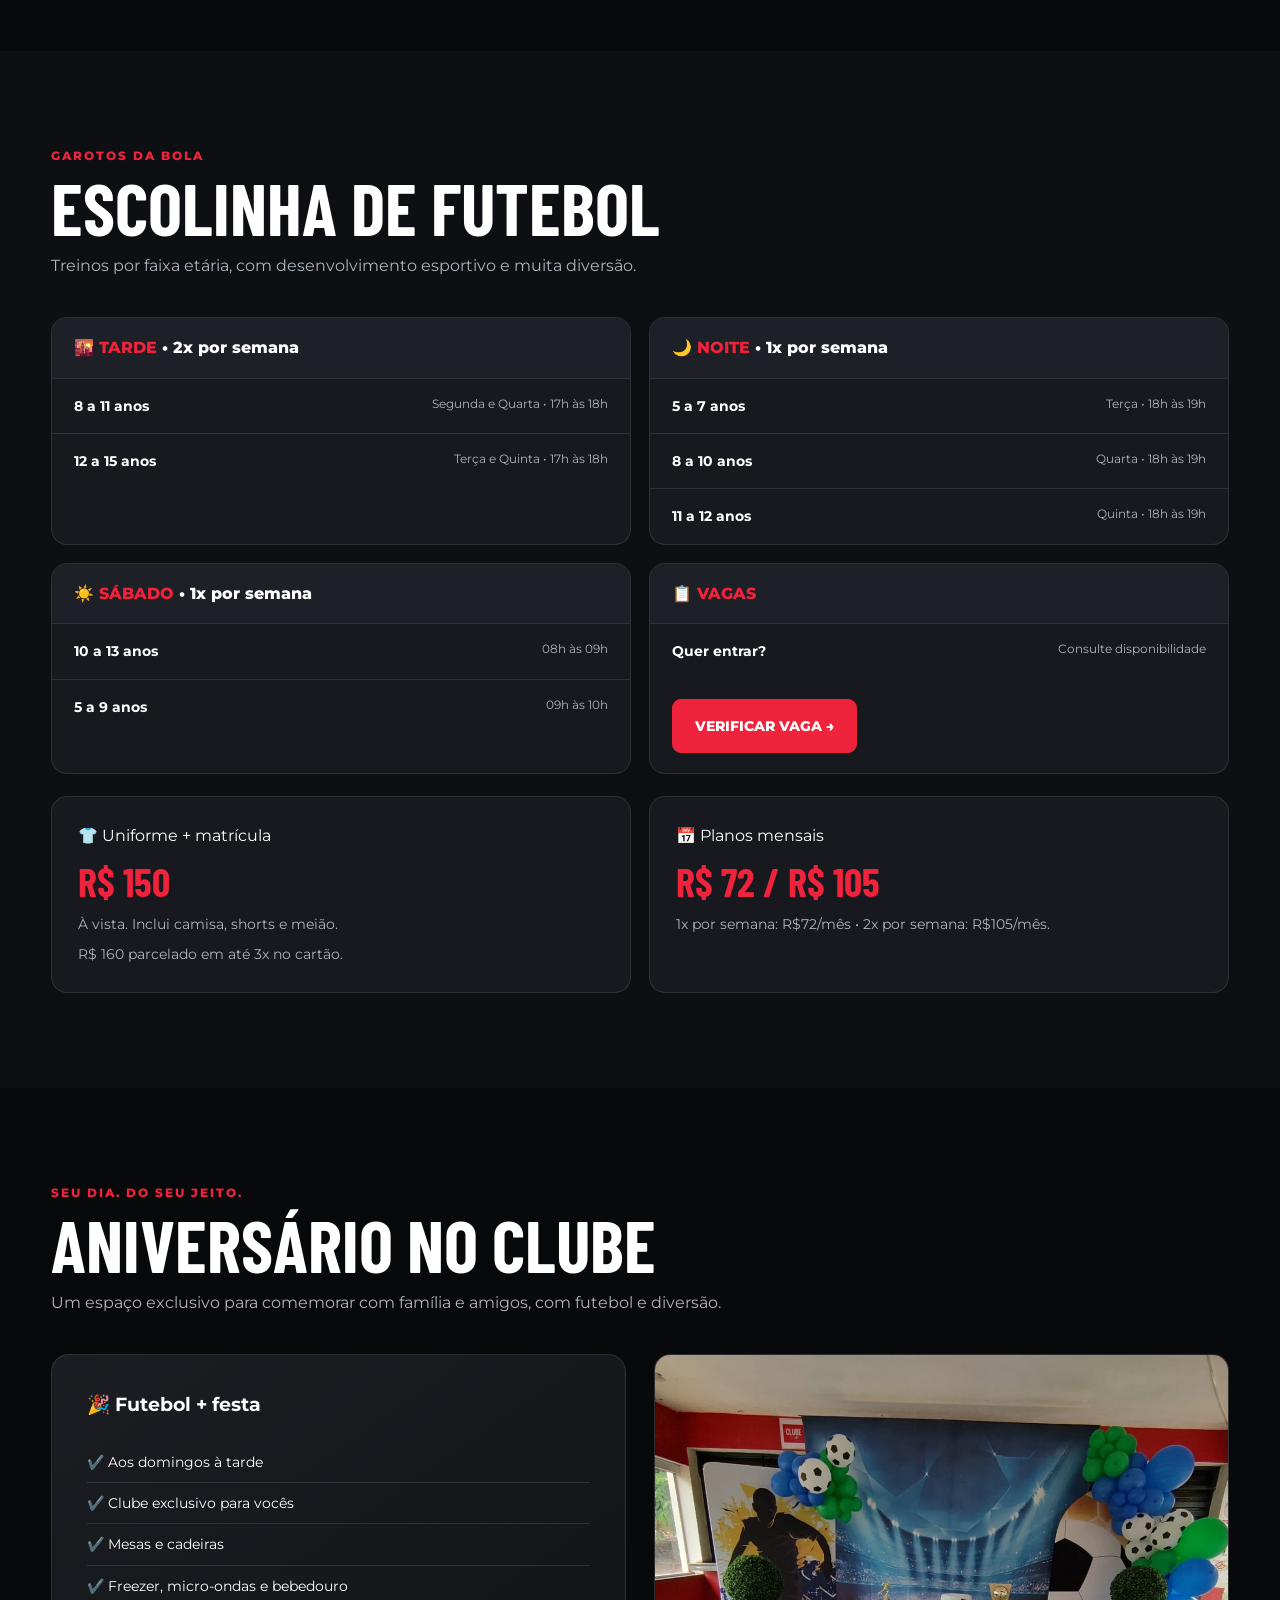
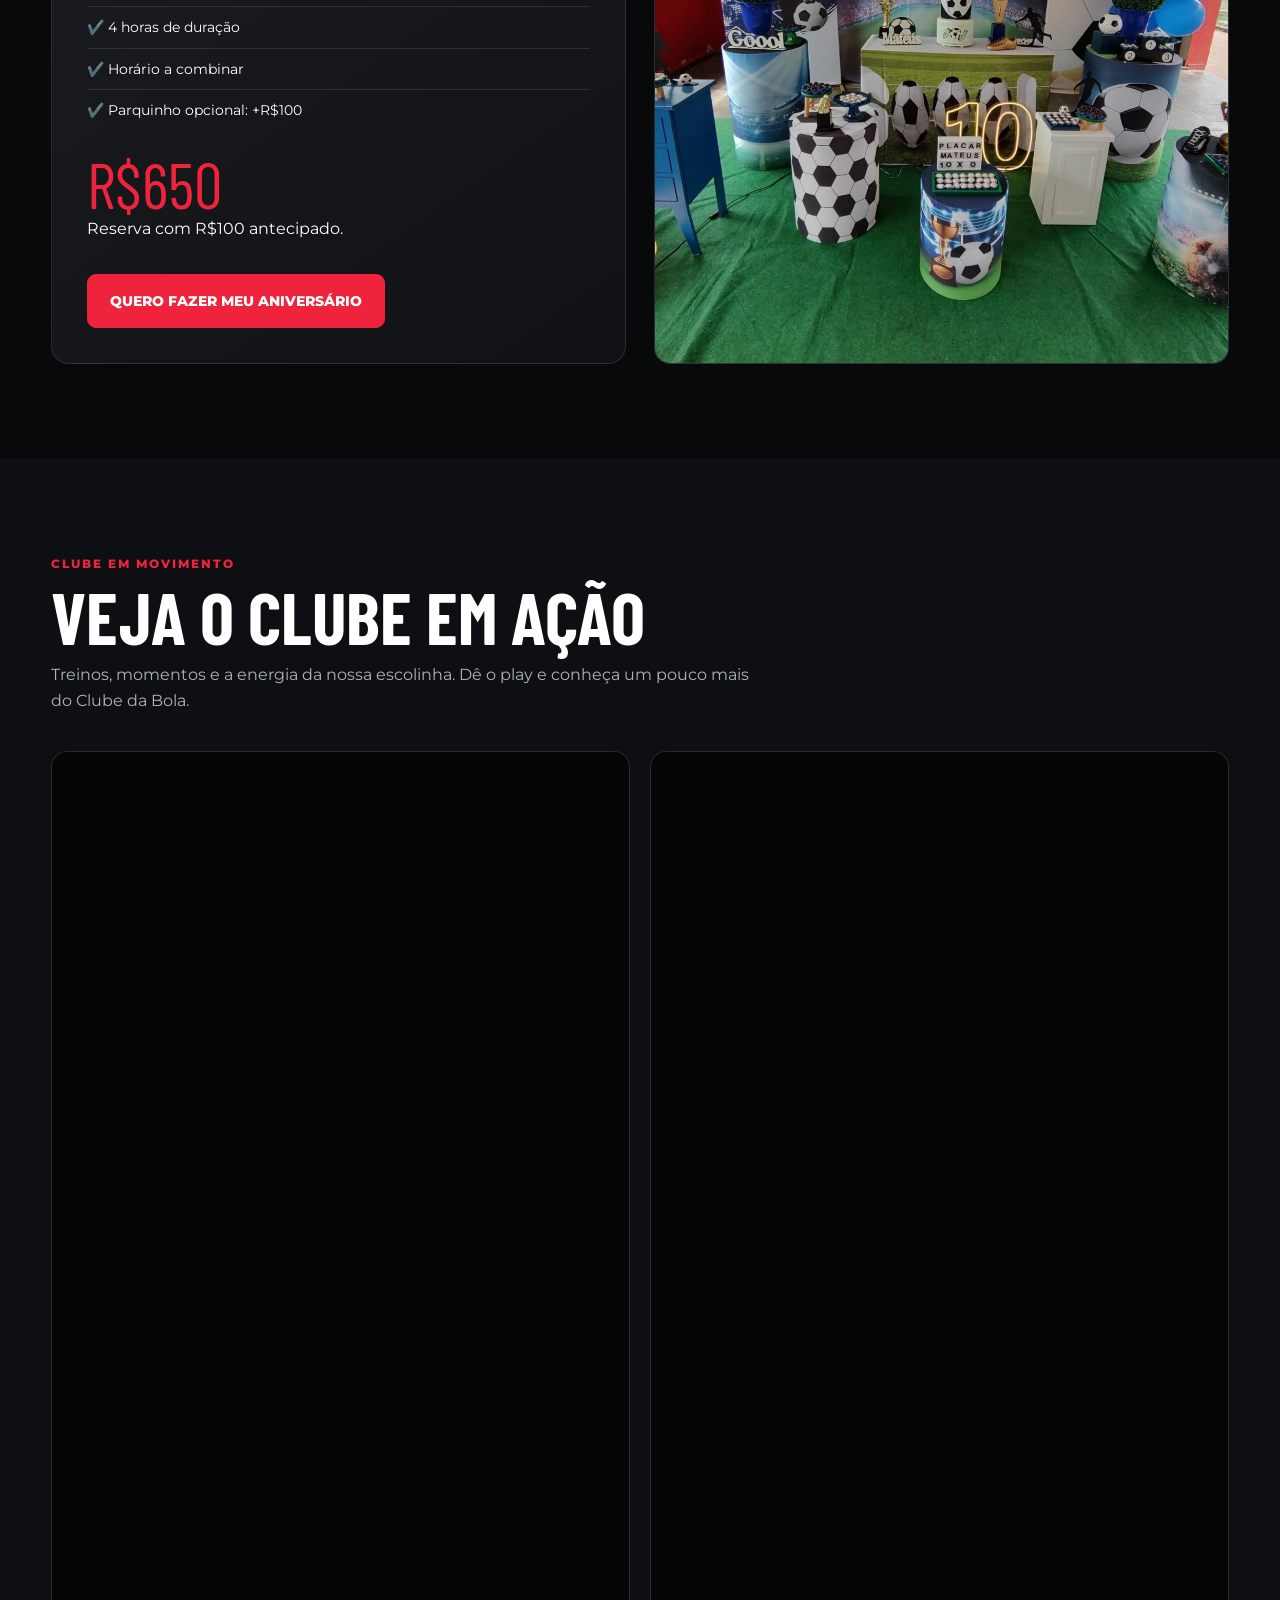
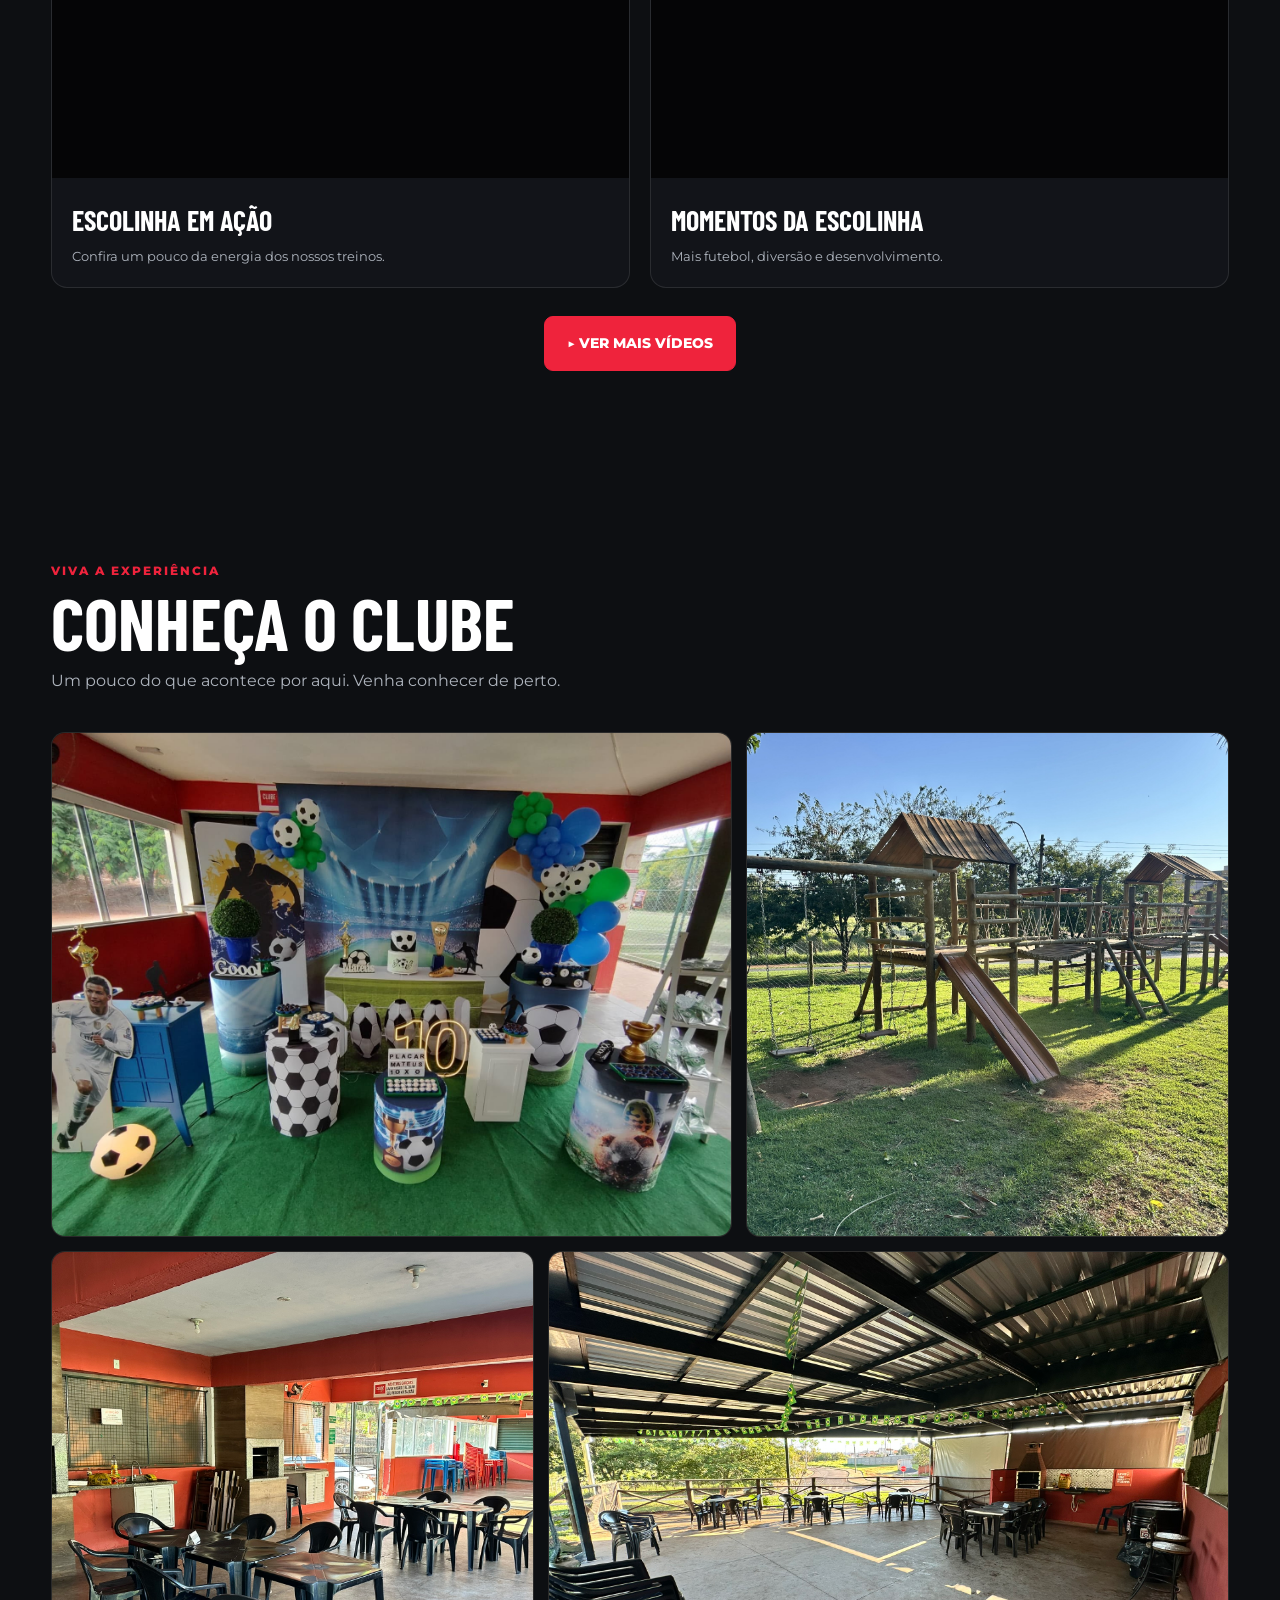
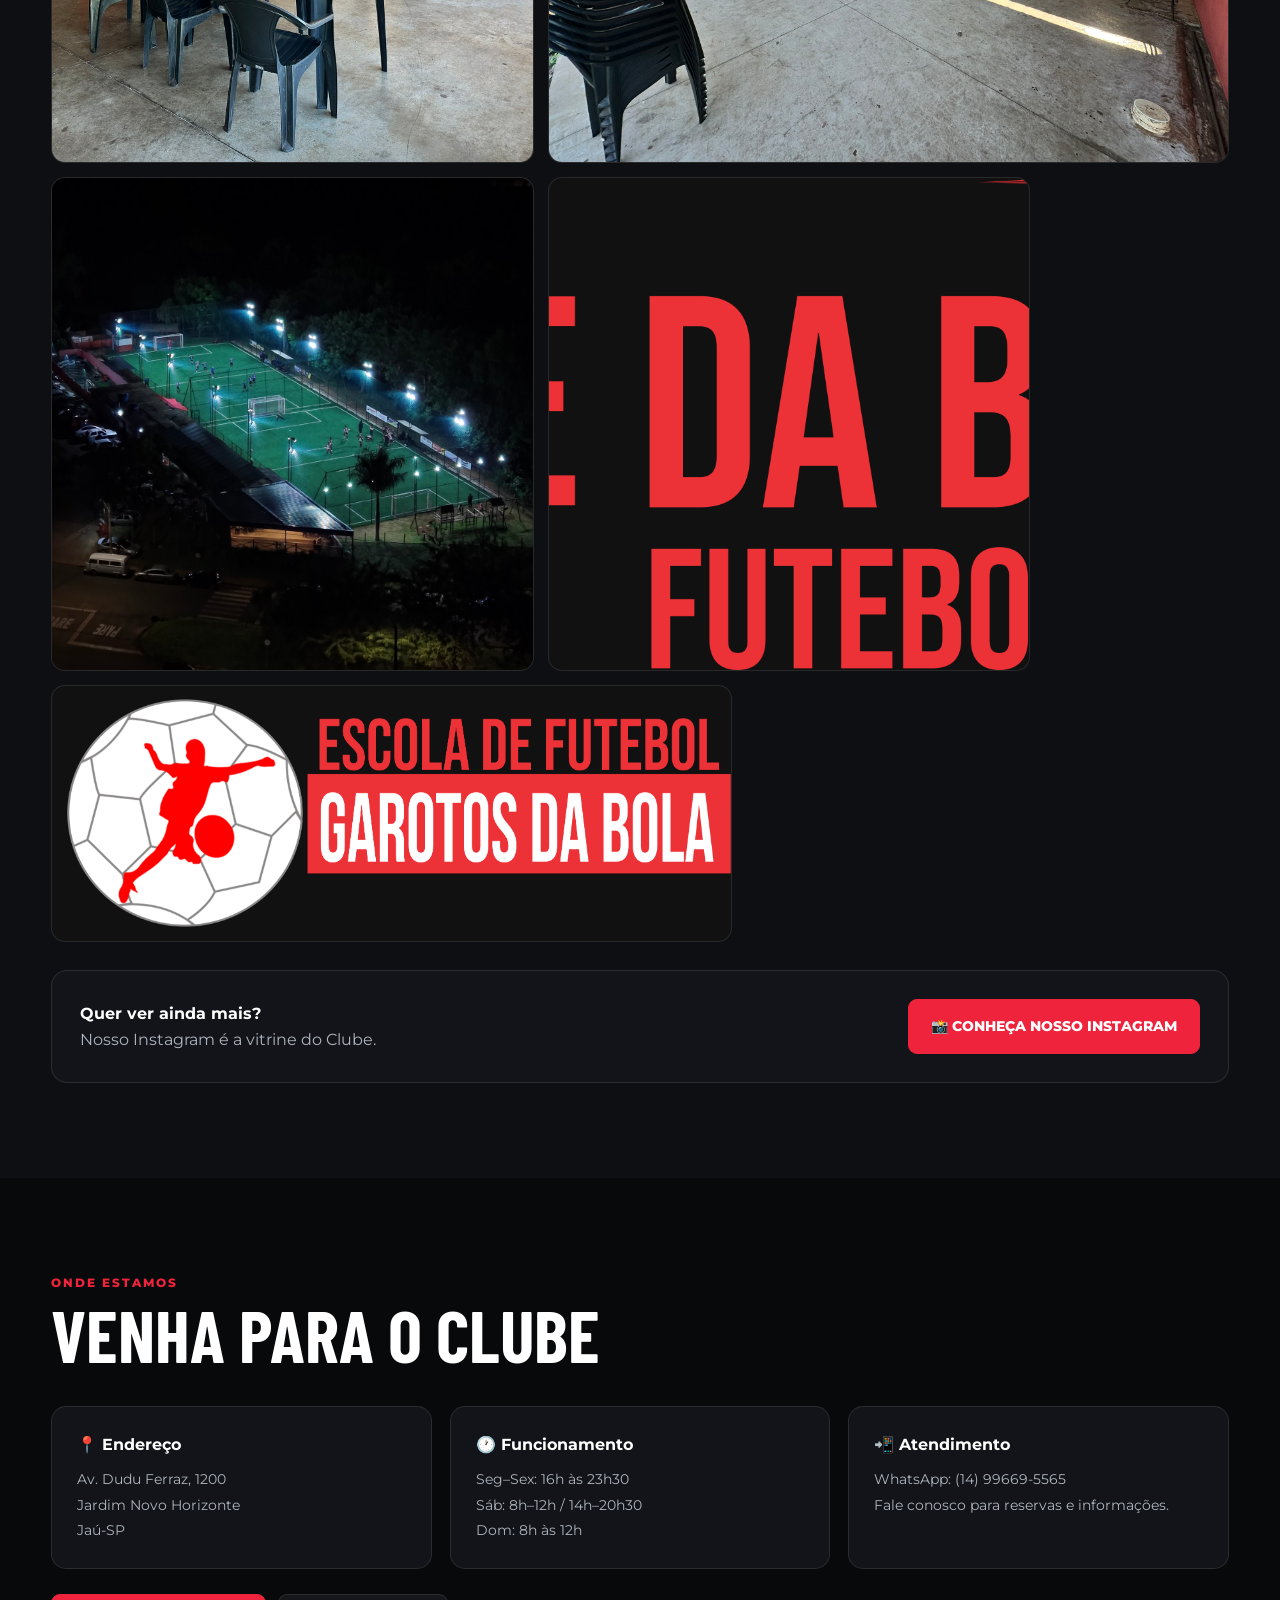
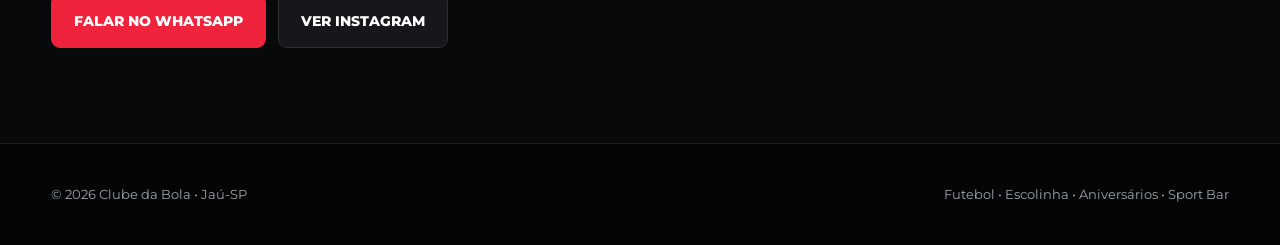
==== commit 62fd4126: "Update index.html" ====
--- a/index.html
+++ b/index.html
@@ -165,6 +165,17 @@
   .gallery{grid-template-columns:1fr}
   .gallery img{min-height:220px}
 }
+
+.video-grid{display:grid;grid-template-columns:repeat(2,1fr);gap:20px}
+.video-card{background:#121419;border:1px solid var(--line);border-radius:16px;overflow:hidden}
+.video-frame{position:relative;width:100%;aspect-ratio:9/16;background:#050506}
+.video-frame iframe{position:absolute;inset:0;width:100%;height:100%;border:0}
+.video-info{padding:20px}
+.video-info h3{font-family:"Barlow Condensed";font-size:28px;text-transform:uppercase}
+.video-info p{color:var(--gray);font-size:13px;margin-top:4px}
+@media(max-width:850px){.video-grid{grid-template-columns:1fr 1fr}}
+@media(max-width:520px){.video-grid{grid-template-columns:1fr}}
+
 </style>
 </head>
 
@@ -183,6 +194,7 @@
       <a href="#quadras">Quadras</a>
       <a href="#escolinha">Escolinha</a>
       <a href="#aniversario">Aniversários</a>
+      <a href="#videos">Vídeos</a>
       <a href="#galeria">Fotos</a>
       <a href="#contato">Contato</a>
     </nav>
@@ -291,6 +303,53 @@
   </div>
 </section>
 
+
+<section class="dark-section" id="videos">
+  <div class="container">
+    <div class="section-head">
+      <div class="eyebrow">Clube em movimento</div>
+      <h2>Veja o Clube em ação</h2>
+      <p class="lead">Treinos, momentos e a energia da nossa escolinha. Dê o play e conheça um pouco mais do Clube da Bola.</p>
+    </div>
+
+    <div class="video-grid">
+      <article class="video-card">
+        <div class="video-frame">
+          <iframe
+            src="https://www.youtube.com/embed/0s967k8W5TA"
+            title="Clube da Bola - vídeo da escolinha"
+            loading="lazy"
+            allow="accelerometer; autoplay; clipboard-write; encrypted-media; gyroscope; picture-in-picture; web-share"
+            allowfullscreen></iframe>
+        </div>
+        <div class="video-info">
+          <h3>Escolinha em ação</h3>
+          <p>Confira um pouco da energia dos nossos treinos.</p>
+        </div>
+      </article>
+
+      <article class="video-card">
+        <div class="video-frame">
+          <iframe
+            src="https://www.youtube.com/embed/osQjVGG9sfk"
+            title="Clube da Bola - vídeo da escolinha"
+            loading="lazy"
+            allow="accelerometer; autoplay; clipboard-write; encrypted-media; gyroscope; picture-in-picture; web-share"
+            allowfullscreen></iframe>
+        </div>
+        <div class="video-info">
+          <h3>Momentos da escolinha</h3>
+          <p>Mais futebol, diversão e desenvolvimento.</p>
+        </div>
+      </article>
+    </div>
+
+    <div class="actions" style="justify-content:center;margin-top:28px">
+      <a class="btn btn-red" href="https://www.youtube.com/@clubedabolajau" target="_blank" rel="noopener">▶ VER MAIS VÍDEOS</a>
+    </div>
+  </div>
+</section>
+
 <section class="dark-section" id="galeria">
   <div class="container">
     <div class="section-head">
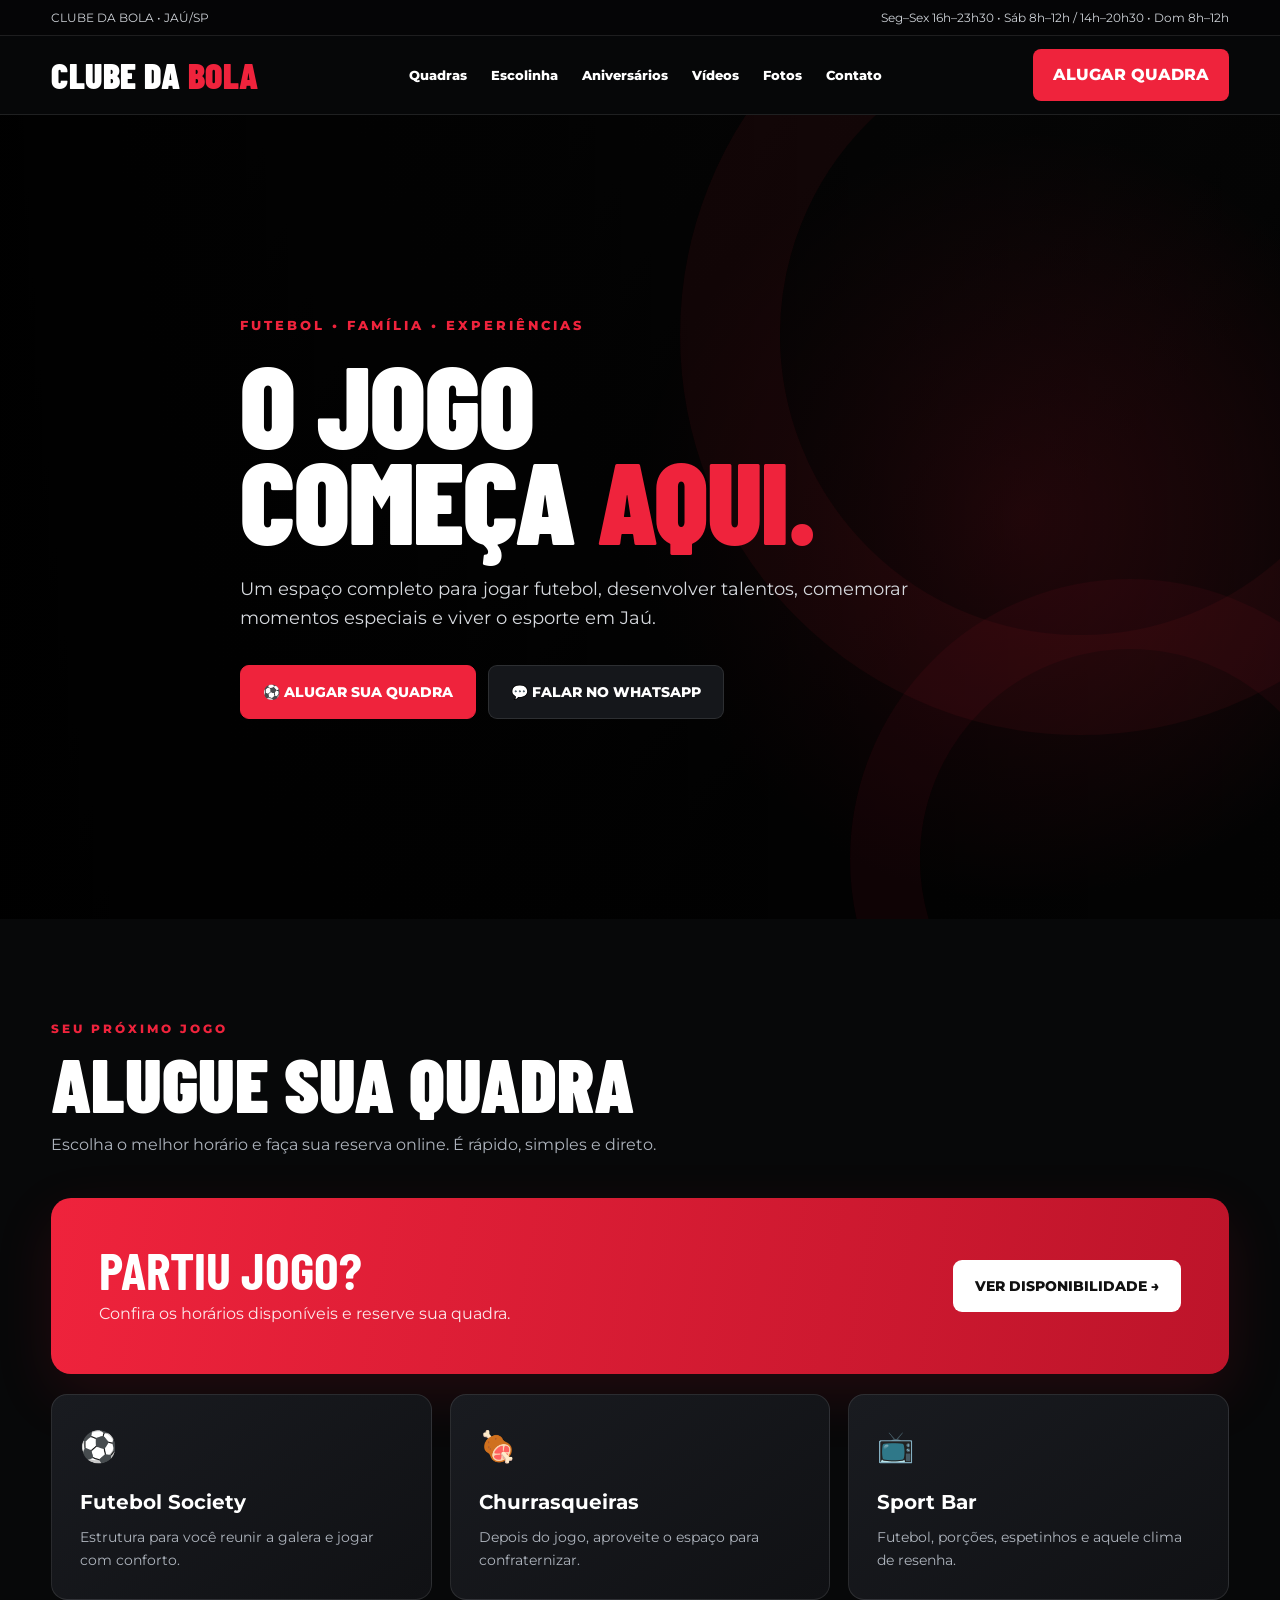
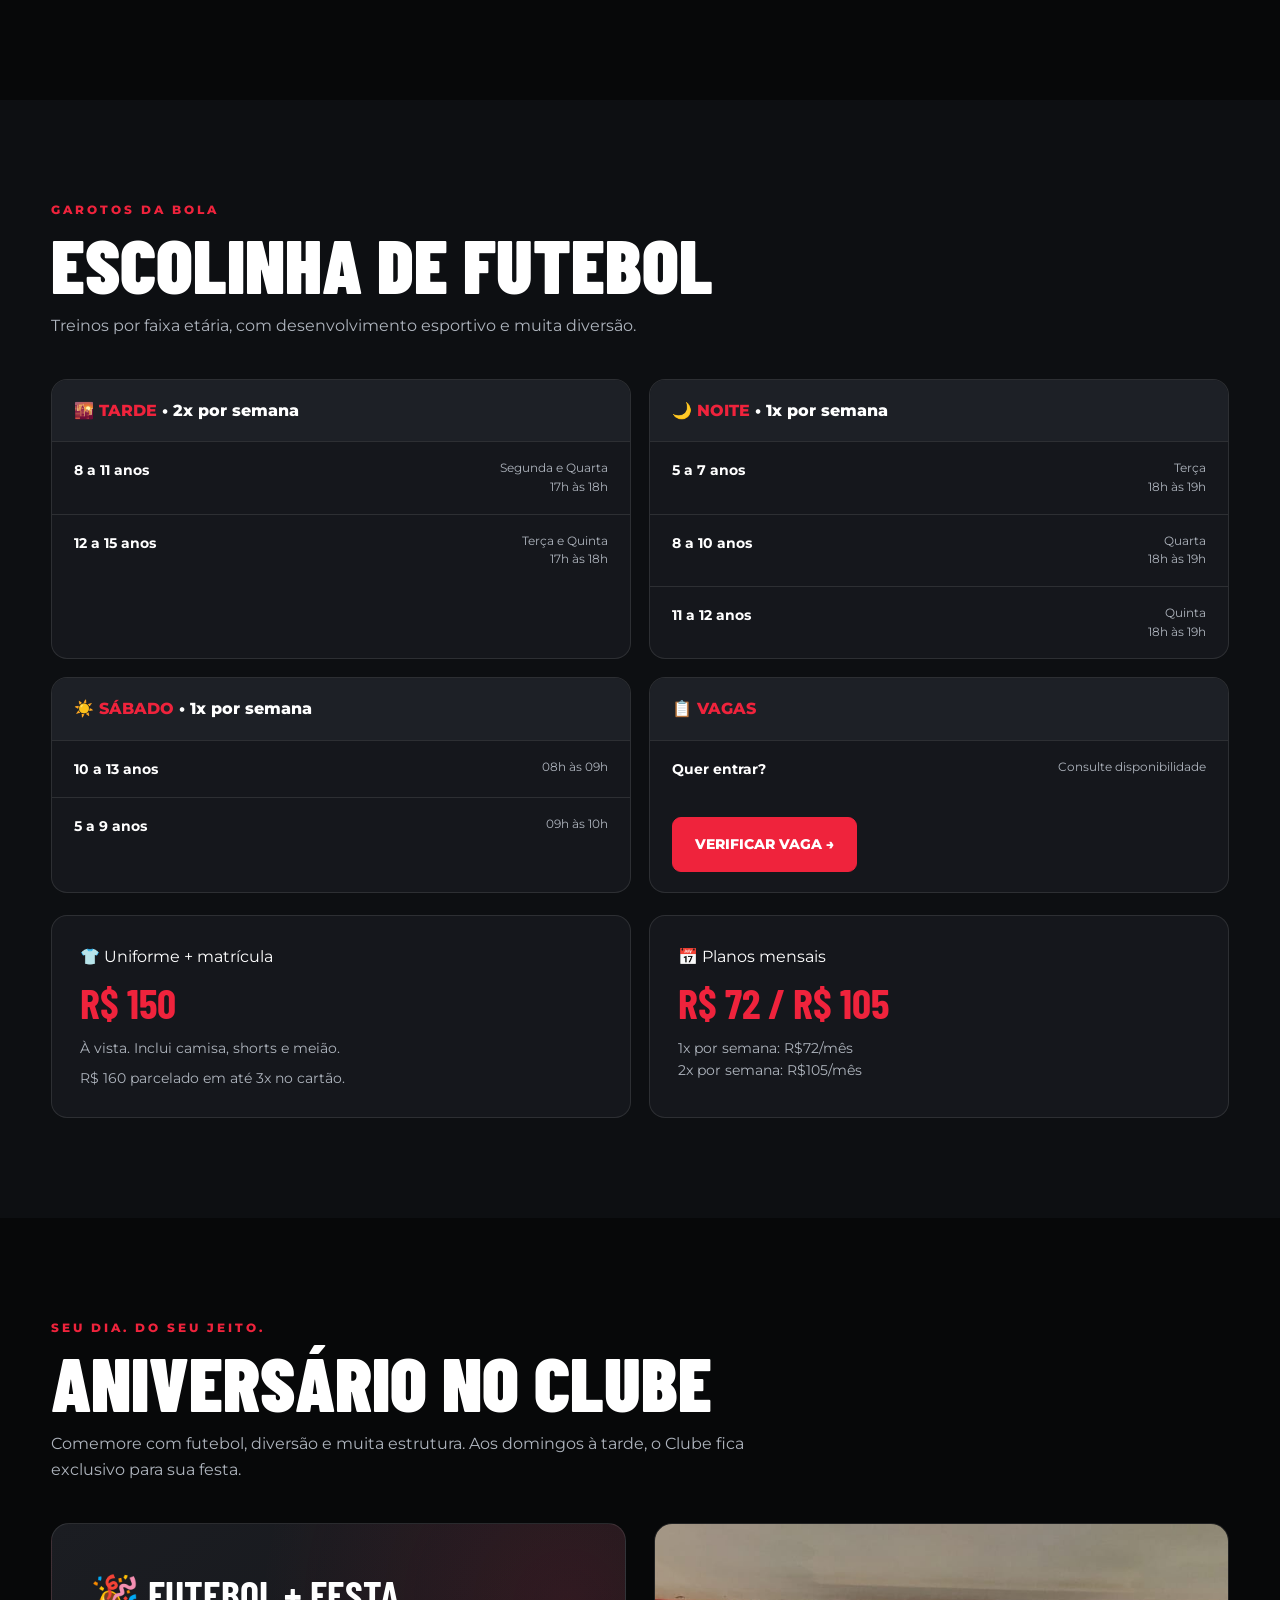
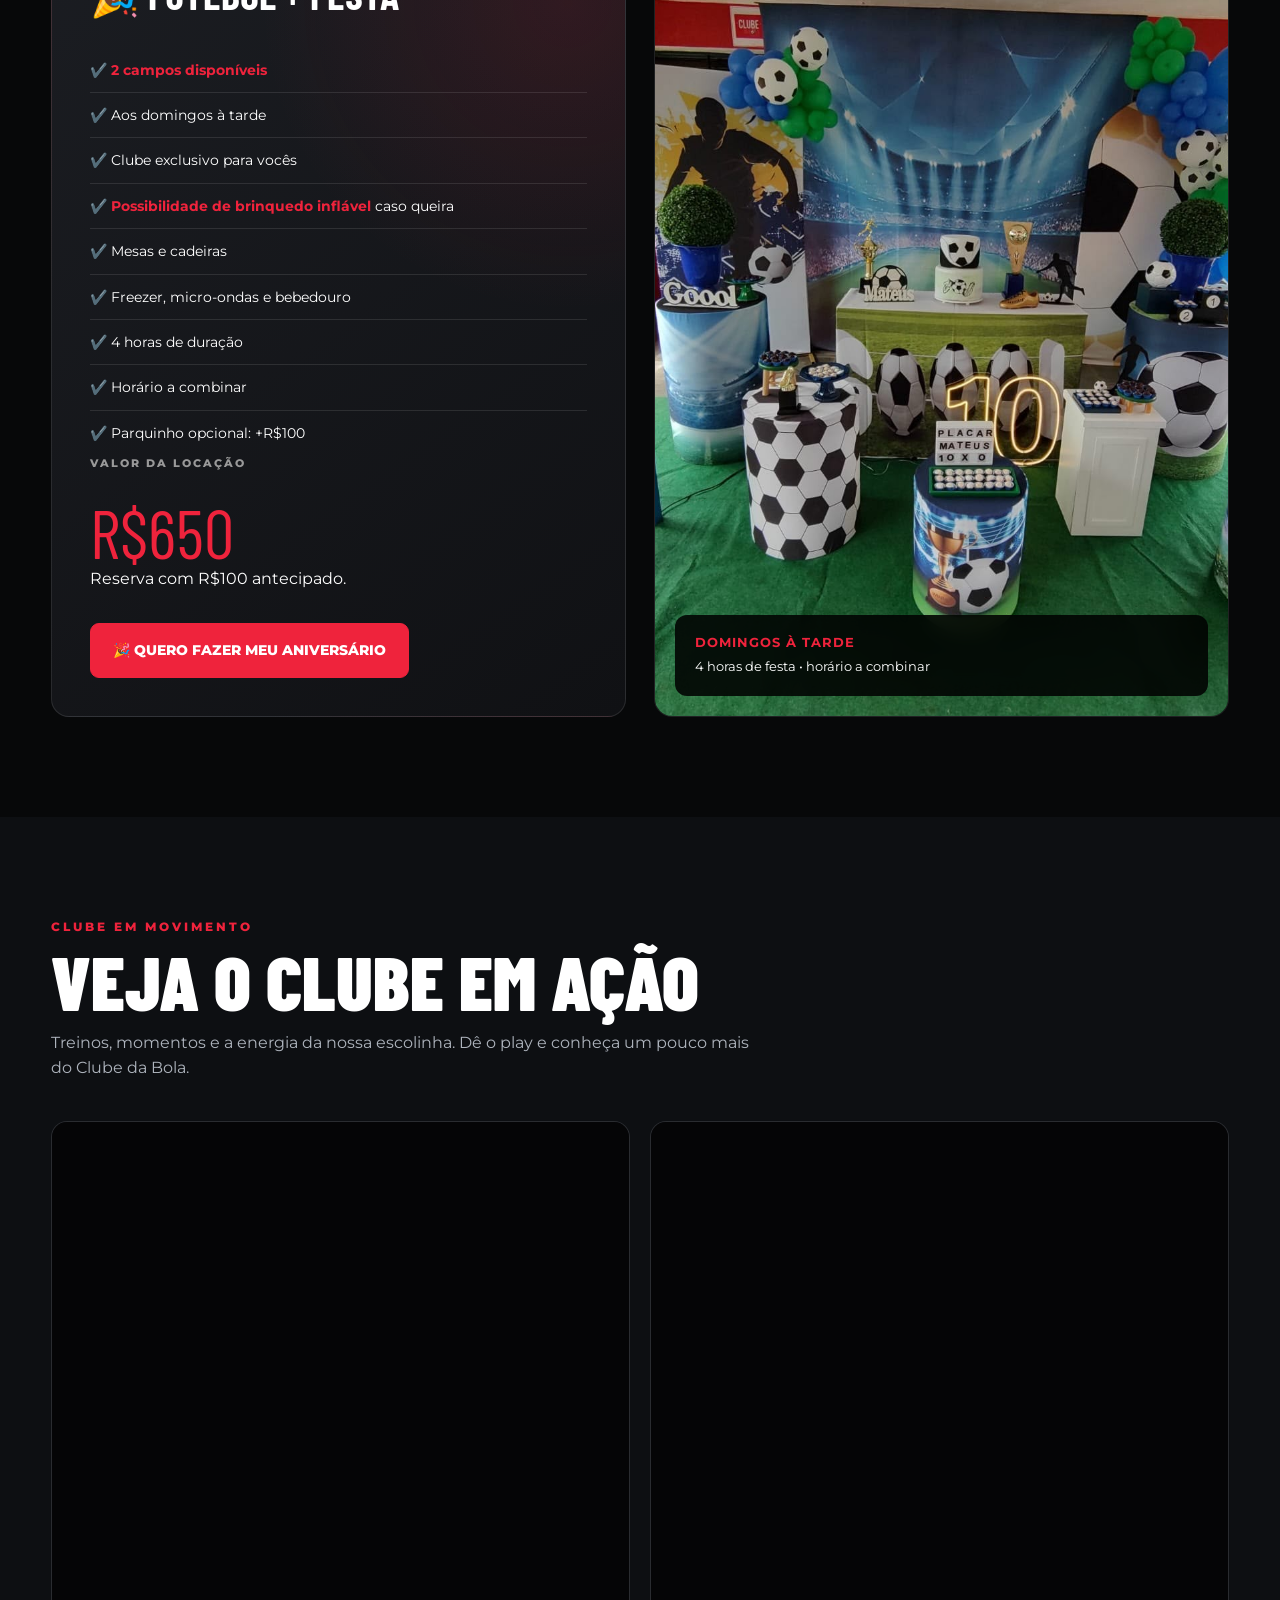
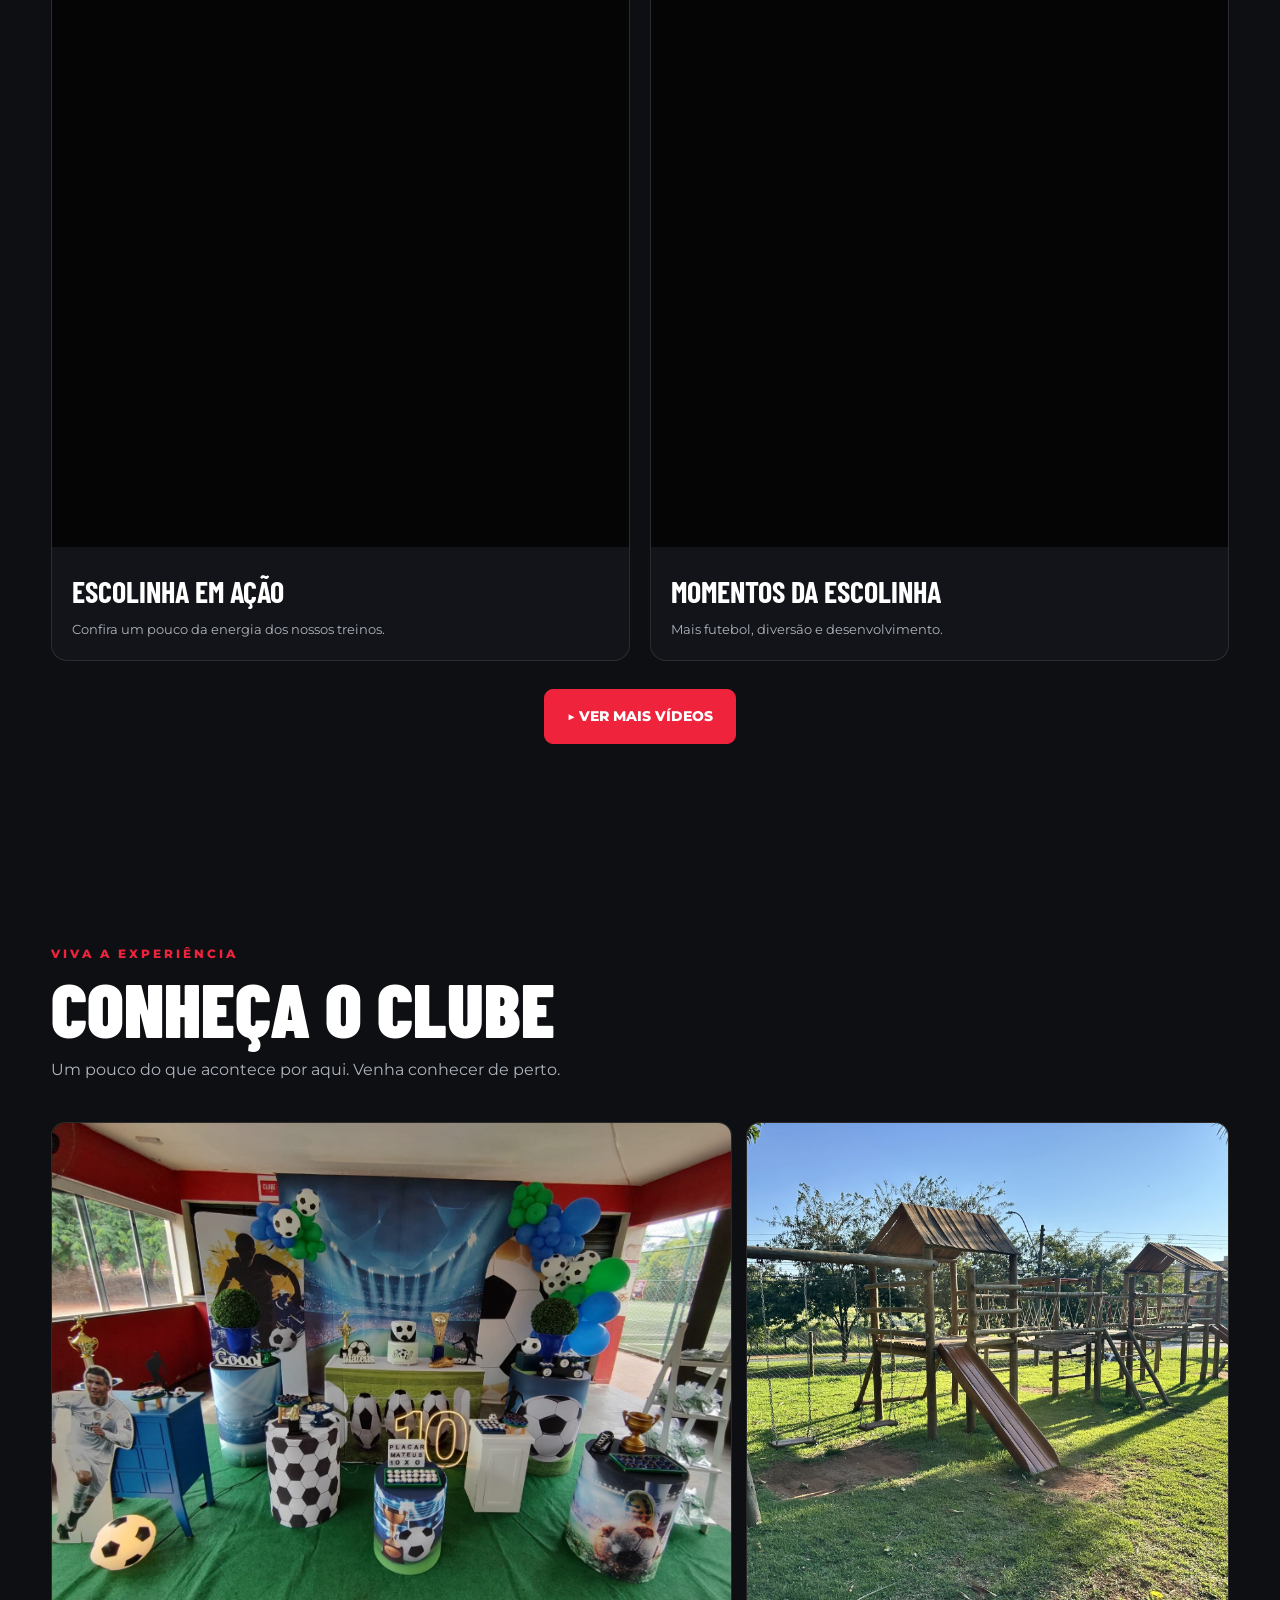
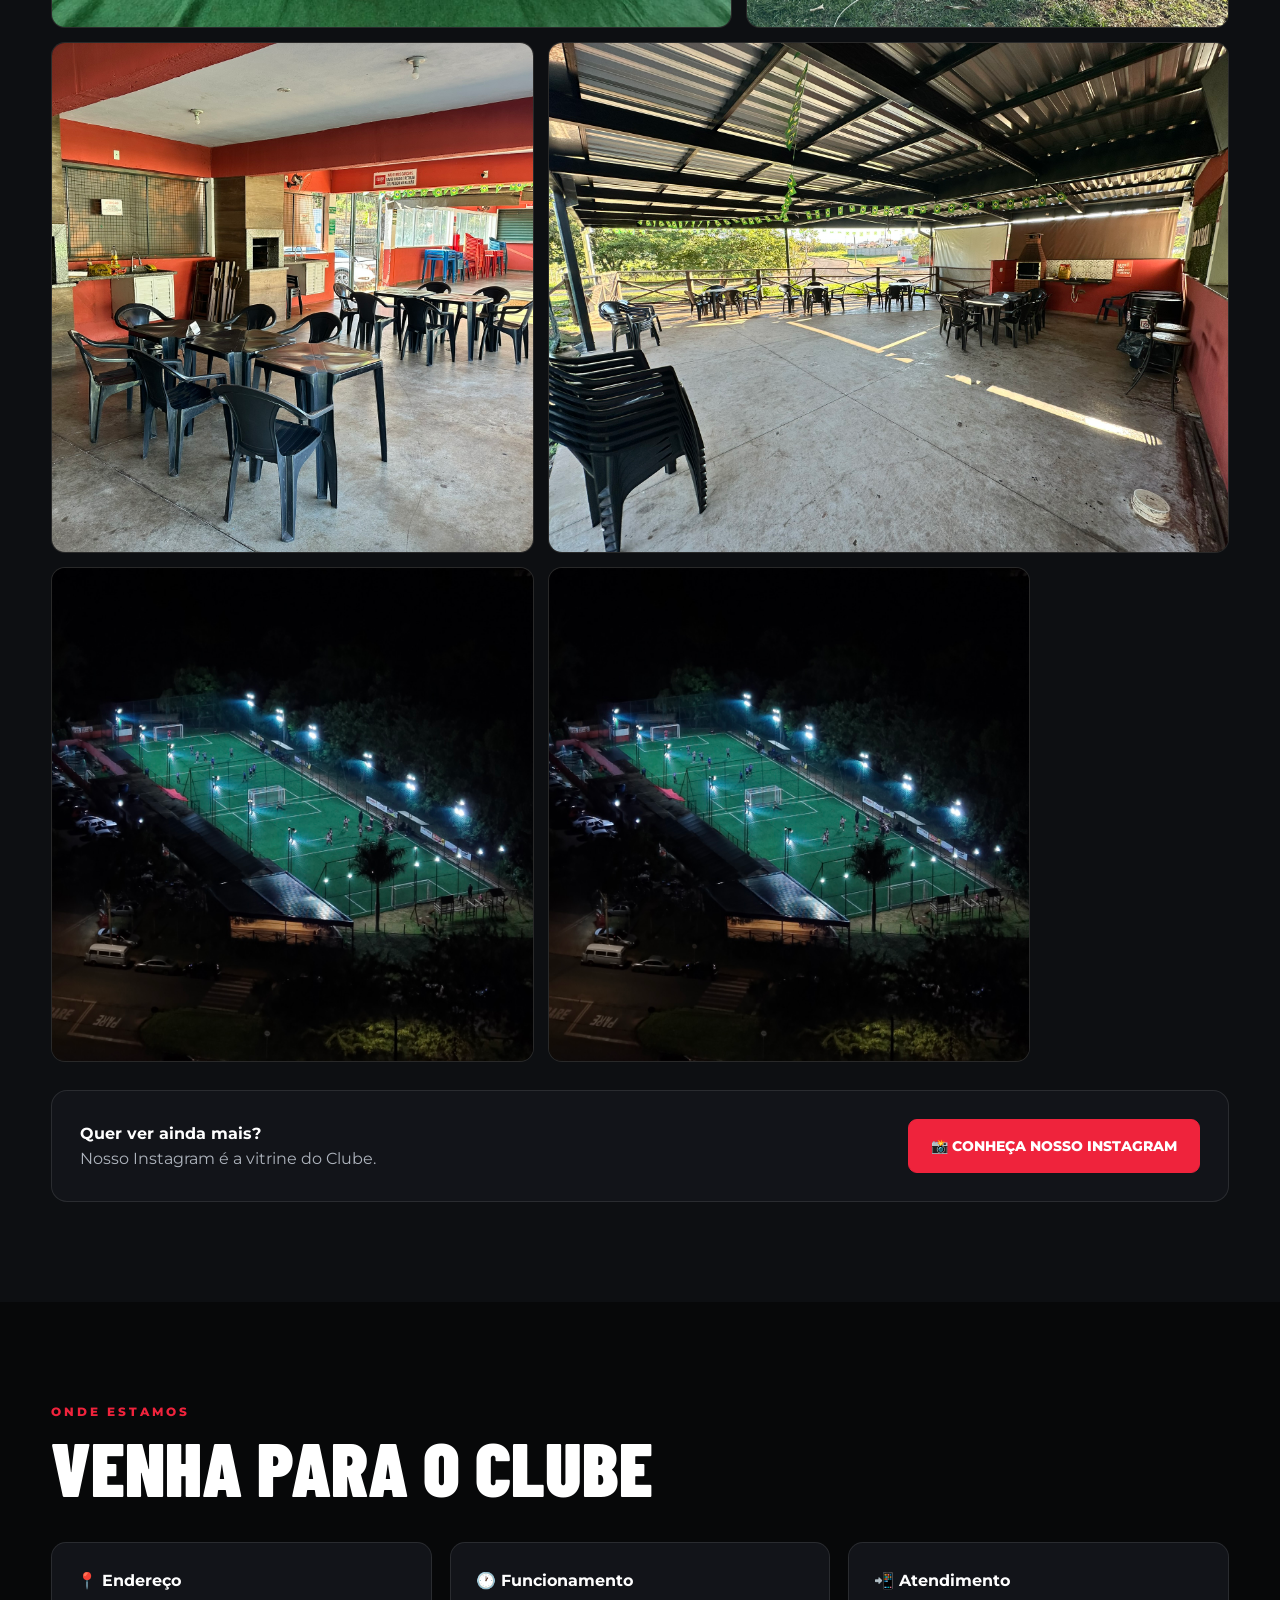
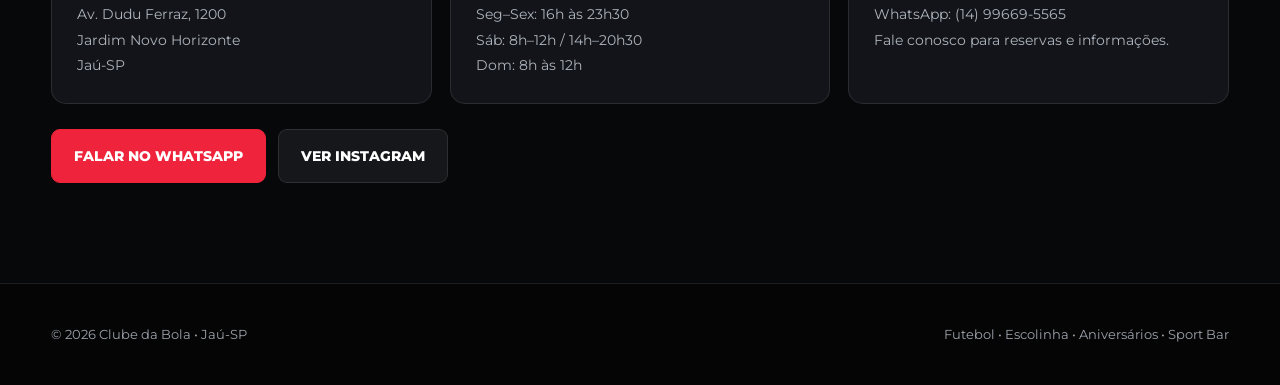
==== commit 6f48d9f0: "Update index.html" ====
--- a/index.html
+++ b/index.html
@@ -3,400 +3,1885 @@
 <head>
 <meta charset="UTF-8">
 <meta name="viewport" content="width=device-width, initial-scale=1.0">
+
 <title>Clube da Bola | Jaú-SP</title>
+
 <meta name="description" content="Clube da Bola - futebol, escolinha, aluguel de quadras e aniversários em Jaú-SP.">
+
 <link rel="preconnect" href="https://fonts.googleapis.com">
 <link rel="preconnect" href="https://fonts.gstatic.com" crossorigin>
+
 <link href="https://fonts.googleapis.com/css2?family=Barlow+Condensed:wght@500;600;700;800;900&family=Montserrat:wght@400;500;600;700;800&display=swap" rel="stylesheet">
 
 <style>
+
 :root{
   --red:#ef233c;
   --red-dark:#c9162d;
-  --black:#08090b;
-  --dark:#101216;
-  --white:#fff;
+  --black:#070809;
+  --dark:#0d0f12;
+  --card:#15171c;
+  --white:#ffffff;
   --gray:#aeb4bd;
-  --card:#17191e;
-  --line:rgba(255,255,255,.1);
-}
-*{box-sizing:border-box;margin:0;padding:0}
-html{scroll-behavior:smooth}
+  --line:rgba(255,255,255,.10);
+}
+
+*{
+  box-sizing:border-box;
+  margin:0;
+  padding:0;
+}
+
+html{
+  scroll-behavior:smooth;
+}
+
 body{
   font-family:Montserrat,Arial,sans-serif;
   background:var(--black);
   color:var(--white);
   line-height:1.6;
 }
-a{text-decoration:none;color:inherit}
-.container{width:min(1180px,92%);margin:auto}
+
+a{
+  text-decoration:none;
+  color:inherit;
+}
+
+.container{
+  width:min(1180px,92%);
+  margin:auto;
+}
+
+/* =========================
+   TOPO
+========================= */
+
 .topbar{
-  background:#050506;border-bottom:1px solid var(--line);
-  font-size:12px;color:#cfd3d8;padding:8px 0;
-}
-.topbar .container{display:flex;justify-content:space-between;gap:15px}
+  background:#050506;
+  border-bottom:1px solid var(--line);
+  font-size:12px;
+  color:#cfd3d8;
+  padding:8px 0;
+}
+
+.topbar .container{
+  display:flex;
+  justify-content:space-between;
+  gap:15px;
+}
+
+/* =========================
+   MENU
+========================= */
+
 header{
-  position:sticky;top:0;z-index:20;
-  background:rgba(8,9,11,.92);backdrop-filter:blur(14px);
+  position:sticky;
+  top:0;
+  z-index:50;
+  background:rgba(7,8,9,.94);
+  backdrop-filter:blur(14px);
   border-bottom:1px solid var(--line);
 }
-.nav{height:78px;display:flex;align-items:center;justify-content:space-between}
-.brand{font-family:"Barlow Condensed";font-size:34px;font-weight:900;letter-spacing:.5px}
-.brand span{color:var(--red)}
-.navlinks{display:flex;gap:26px;font-size:14px;font-weight:700}
-.navlinks a:hover{color:var(--red)}
+
+.nav{
+  height:78px;
+  display:flex;
+  align-items:center;
+  justify-content:space-between;
+}
+
+.brand{
+  font-family:"Barlow Condensed",sans-serif;
+  font-size:36px;
+  font-weight:900;
+  letter-spacing:.5px;
+}
+
+.brand span{
+  color:var(--red);
+}
+
+.navlinks{
+  display:flex;
+  gap:24px;
+  font-size:13px;
+  font-weight:800;
+}
+
+.navlinks a{
+  transition:.2s;
+}
+
+.navlinks a:hover{
+  color:var(--red);
+}
+
 .navcta{
-  background:var(--red);padding:12px 18px;border-radius:8px;font-weight:800;
-}
-.navcta:hover{background:var(--red-dark)}
+  background:var(--red);
+  padding:13px 20px;
+  border-radius:8px;
+  font-weight:800;
+  transition:.2s;
+}
+
+.navcta:hover{
+  background:var(--red-dark);
+  transform:translateY(-2px);
+}
+
+/* =========================
+   HERO
+========================= */
+
 .hero{
-  min-height:700px;display:flex;align-items:center;position:relative;overflow:hidden;
+  min-height:720px;
+  display:flex;
+  align-items:center;
+  position:relative;
+  overflow:hidden;
+
   background:
-    linear-gradient(90deg,rgba(0,0,0,.96) 0%,rgba(0,0,0,.76) 45%,rgba(0,0,0,.35) 100%),
-    radial-gradient(circle at 80% 50%,rgba(239,35,60,.24),transparent 35%),
-    linear-gradient(135deg,#111 0%,#050505 65%);
-}
+    linear-gradient(
+      90deg,
+      rgba(0,0,0,.98) 0%,
+      rgba(0,0,0,.82) 45%,
+      rgba(0,0,0,.38) 100%
+    ),
+    radial-gradient(
+      circle at 80% 50%,
+      rgba(239,35,60,.28),
+      transparent 35%
+    ),
+    linear-gradient(
+      135deg,
+      #141414 0%,
+      #050505 70%
+    );
+}
+
+.hero:before{
+  content:"";
+  position:absolute;
+  width:600px;
+  height:600px;
+  right:-200px;
+  top:-180px;
+  border:100px solid rgba(239,35,60,.06);
+  border-radius:50%;
+}
+
 .hero:after{
-  content:"";position:absolute;right:-12%;bottom:-35%;width:650px;height:650px;
-  border:80px solid rgba(239,35,60,.08);border-radius:50%;
-}
-.hero-content{position:relative;z-index:2;max-width:760px;padding:90px 0}
-.kicker{color:var(--red);font-weight:800;letter-spacing:2px;text-transform:uppercase;font-size:13px}
+  content:"";
+  position:absolute;
+  width:420px;
+  height:420px;
+  right:-130px;
+  bottom:-220px;
+  border:70px solid rgba(239,35,60,.05);
+  border-radius:50%;
+}
+
+.hero-content{
+  position:relative;
+  z-index:2;
+  max-width:800px;
+  padding:100px 0;
+}
+
+.kicker{
+  color:var(--red);
+  font-weight:800;
+  letter-spacing:3px;
+  text-transform:uppercase;
+  font-size:13px;
+}
+
 h1{
-  font-family:"Barlow Condensed";font-size:clamp(64px,9vw,120px);
-  line-height:.86;text-transform:uppercase;margin:18px 0 25px;font-weight:900;
-}
-h1 span{color:var(--red)}
-.hero p{font-size:18px;color:#d6d9de;max-width:650px}
-.actions{display:flex;flex-wrap:wrap;gap:12px;margin-top:32px}
+  font-family:"Barlow Condensed",sans-serif;
+  font-size:clamp(70px,9vw,125px);
+  line-height:.83;
+  text-transform:uppercase;
+  margin:20px 0 28px;
+  font-weight:900;
+  letter-spacing:-1px;
+}
+
+h1 span{
+  color:var(--red);
+}
+
+.hero p{
+  font-size:18px;
+  color:#d6d9de;
+  max-width:680px;
+}
+
+.actions{
+  display:flex;
+  flex-wrap:wrap;
+  gap:12px;
+  margin-top:32px;
+}
+
 .btn{
-  display:inline-flex;align-items:center;justify-content:center;
-  padding:15px 22px;border-radius:9px;font-weight:800;font-size:14px;
-  border:1px solid var(--line);transition:.2s;
-}
-.btn-red{background:var(--red);border-color:var(--red)}
-.btn-red:hover{background:var(--red-dark);transform:translateY(-2px)}
-.btn-dark{background:#15171b}
-.btn-dark:hover{border-color:var(--red);transform:translateY(-2px)}
-section{padding:95px 0}
-.section-head{margin-bottom:38px}
-.eyebrow{color:var(--red);font-size:12px;font-weight:800;letter-spacing:2px;text-transform:uppercase}
+  display:inline-flex;
+  align-items:center;
+  justify-content:center;
+  padding:15px 22px;
+  border-radius:9px;
+  font-weight:800;
+  font-size:14px;
+  border:1px solid var(--line);
+  transition:.2s;
+}
+
+.btn-red{
+  background:var(--red);
+  border-color:var(--red);
+}
+
+.btn-red:hover{
+  background:var(--red-dark);
+  transform:translateY(-2px);
+}
+
+.btn-dark{
+  background:#15171b;
+}
+
+.btn-dark:hover{
+  border-color:var(--red);
+  transform:translateY(-2px);
+}
+
+/* =========================
+   SEÇÕES
+========================= */
+
+section{
+  padding:100px 0;
+}
+
+.dark-section{
+  background:#0d0f12;
+}
+
+.section-head{
+  margin-bottom:40px;
+}
+
+.eyebrow{
+  color:var(--red);
+  font-size:12px;
+  font-weight:800;
+  letter-spacing:3px;
+  text-transform:uppercase;
+}
+
 h2{
-  font-family:"Barlow Condensed";font-size:clamp(44px,6vw,72px);
-  line-height:.95;text-transform:uppercase;margin-top:8px;
-}
-.lead{color:var(--gray);max-width:700px;margin-top:12px}
-.cards{display:grid;grid-template-columns:repeat(3,1fr);gap:18px}
+  font-family:"Barlow Condensed",sans-serif;
+  font-size:clamp(48px,6vw,76px);
+  line-height:.92;
+  text-transform:uppercase;
+  margin-top:10px;
+  font-weight:900;
+}
+
+.lead{
+  color:var(--gray);
+  max-width:720px;
+  margin-top:14px;
+}
+
+/* =========================
+   CARDS
+========================= */
+
+.cards{
+  display:grid;
+  grid-template-columns:repeat(3,1fr);
+  gap:18px;
+}
+
 .card{
   background:linear-gradient(145deg,#191b20,#101114);
-  border:1px solid var(--line);border-radius:16px;padding:28px;
+  border:1px solid var(--line);
+  border-radius:16px;
+  padding:28px;
   transition:.25s;
 }
-.card:hover{transform:translateY(-5px);border-color:rgba(239,35,60,.45)}
-.icon{font-size:30px;margin-bottom:15px}
-.card h3{font-size:20px;margin-bottom:8px}
-.card p{color:var(--gray);font-size:14px}
-.card .mini{display:inline-block;margin-top:18px;color:var(--red);font-size:13px;font-weight:800}
+
+.card:hover{
+  transform:translateY(-5px);
+  border-color:rgba(239,35,60,.5);
+}
+
+.icon{
+  font-size:30px;
+  margin-bottom:15px;
+}
+
+.card h3{
+  font-size:20px;
+  margin-bottom:8px;
+}
+
+.card p{
+  color:var(--gray);
+  font-size:14px;
+}
+
+/* =========================
+   RESERVA QUADRA
+========================= */
+
 .booking{
-  background:linear-gradient(100deg,#ef233c,#bd142a);
-  padding:48px;border-radius:20px;display:flex;justify-content:space-between;
-  align-items:center;gap:25px;
-}
-.booking h3{font-family:"Barlow Condensed";font-size:48px;text-transform:uppercase;line-height:.9}
-.booking p{margin-top:8px;opacity:.9}
-.booking .btn{background:#fff;color:#111;border:0}
-.dark-section{background:#0d0f12}
-.schedule{display:grid;grid-template-columns:repeat(2,1fr);gap:18px}
+  background:
+    linear-gradient(
+      100deg,
+      #ef233c,
+      #bd142a
+    );
+
+  padding:48px;
+  border-radius:20px;
+
+  display:flex;
+  justify-content:space-between;
+  align-items:center;
+
+  gap:25px;
+
+  box-shadow:0 20px 60px rgba(239,35,60,.12);
+}
+
+.booking h3{
+  font-family:"Barlow Condensed",sans-serif;
+  font-size:52px;
+  text-transform:uppercase;
+  line-height:.9;
+}
+
+.booking p{
+  margin-top:8px;
+  opacity:.9;
+}
+
+.booking .btn{
+  background:#fff;
+  color:#111;
+  border:0;
+}
+
+/* =========================
+   ESCOLINHA
+========================= */
+
+.schedule{
+  display:grid;
+  grid-template-columns:repeat(2,1fr);
+  gap:18px;
+}
+
 .schedule-card{
-  background:var(--card);border:1px solid var(--line);border-radius:16px;overflow:hidden
-}
-.schedule-title{background:#1d2026;padding:17px 22px;font-weight:800}
-.schedule-title span{color:var(--red)}
+  background:var(--card);
+  border:1px solid var(--line);
+  border-radius:16px;
+  overflow:hidden;
+}
+
+.schedule-title{
+  background:#1d2026;
+  padding:18px 22px;
+  font-weight:800;
+}
+
+.schedule-title span{
+  color:var(--red);
+}
+
 .schedule-row{
-  display:flex;justify-content:space-between;gap:20px;padding:16px 22px;
-  border-top:1px solid var(--line);font-size:14px
-}
-.schedule-row b{font-weight:700}.schedule-row small{color:var(--gray)}
-.prices{display:grid;grid-template-columns:1fr 1fr;gap:18px;margin-top:22px}
+  display:flex;
+  justify-content:space-between;
+  gap:20px;
+  padding:17px 22px;
+  border-top:1px solid var(--line);
+  font-size:14px;
+}
+
+.schedule-row b{
+  font-weight:700;
+}
+
+.schedule-row small{
+  color:var(--gray);
+  text-align:right;
+}
+
+.prices{
+  display:grid;
+  grid-template-columns:1fr 1fr;
+  gap:18px;
+  margin-top:22px;
+}
+
 .price{
-  background:var(--card);padding:26px;border-radius:16px;border:1px solid var(--line)
-}
-.price strong{display:block;font-family:"Barlow Condensed";font-size:40px;color:var(--red)}
-.price p{color:var(--gray);font-size:14px}
-.gallery{display:grid;grid-template-columns:repeat(12,1fr);gap:14px}
-.gallery figure{overflow:hidden;border-radius:14px;border:1px solid var(--line);background:#111}
-.gallery img{width:100%;height:100%;min-height:230px;object-fit:cover;display:block;transition:.35s}
-.gallery figure:hover img{transform:scale(1.04)}
-.g1{grid-column:span 7}.g2{grid-column:span 5}.g3{grid-column:span 5}.g4{grid-column:span 7}
-.gallery figcaption{padding:10px 14px;font-size:12px;color:#bbb}
+  background:var(--card);
+  padding:28px;
+  border-radius:16px;
+  border:1px solid var(--line);
+}
+
+.price strong{
+  display:block;
+  font-family:"Barlow Condensed",sans-serif;
+  font-size:42px;
+  color:var(--red);
+}
+
+.price p{
+  color:var(--gray);
+  font-size:14px;
+}
+
+/* =========================
+   ANIVERSÁRIO
+========================= */
+
 .party{
-  display:grid;grid-template-columns:1fr 1fr;gap:28px;align-items:stretch
-}
-.party-copy{background:linear-gradient(145deg,#1b1d22,#101114);border:1px solid var(--line);border-radius:18px;padding:35px}
-.party-copy ul{list-style:none;margin-top:22px}
-.party-copy li{padding:9px 0;border-bottom:1px solid var(--line);font-size:14px}
-.party-copy li:last-child{border-bottom:0}
-.party-price{font-family:"Barlow Condensed";font-size:64px;color:var(--red);line-height:1;margin-top:22px}
-.info-grid{display:grid;grid-template-columns:repeat(3,1fr);gap:18px}
-.info{background:#121419;border:1px solid var(--line);border-radius:15px;padding:25px}
-.info strong{display:block;margin-bottom:8px}.info span{color:var(--gray);font-size:14px}
+  display:grid;
+  grid-template-columns:1fr 1fr;
+  gap:28px;
+  align-items:stretch;
+}
+
+.party-copy{
+  background:
+    radial-gradient(
+      circle at 90% 10%,
+      rgba(239,35,60,.12),
+      transparent 35%
+    ),
+    linear-gradient(
+      145deg,
+      #1b1d22,
+      #101114
+    );
+
+  border:1px solid var(--line);
+  border-radius:18px;
+  padding:38px;
+}
+
+.party-copy h3{
+  font-family:"Barlow Condensed",sans-serif;
+  font-size:40px;
+  text-transform:uppercase;
+}
+
+.party-copy ul{
+  list-style:none;
+  margin-top:22px;
+}
+
+.party-copy li{
+  padding:11px 0;
+  border-bottom:1px solid var(--line);
+  font-size:14px;
+}
+
+.party-copy li:last-child{
+  border-bottom:0;
+}
+
+.party-copy li strong{
+  color:var(--red);
+}
+
+.party-price{
+  font-family:"Barlow Condensed",sans-serif;
+  font-size:68px;
+  color:var(--red);
+  line-height:1;
+  margin-top:25px;
+}
+
+.party-price-label{
+  color:#999;
+  font-size:11px;
+  font-weight:800;
+  letter-spacing:2px;
+  text-transform:uppercase;
+}
+
+.party-photo{
+  position:relative;
+  overflow:hidden;
+  border-radius:18px;
+  border:1px solid var(--line);
+  min-height:500px;
+}
+
+.party-photo img{
+  width:100%;
+  height:100%;
+  min-height:500px;
+  object-fit:cover;
+  display:block;
+  transition:.5s;
+}
+
+.party-photo:hover img{
+  transform:scale(1.03);
+}
+
+.party-badge{
+  position:absolute;
+  left:20px;
+  bottom:20px;
+  right:20px;
+  background:rgba(0,0,0,.86);
+  backdrop-filter:blur(10px);
+  border-radius:12px;
+  padding:17px 20px;
+}
+
+.party-badge strong{
+  display:block;
+  color:var(--red);
+  font-size:13px;
+  letter-spacing:1px;
+}
+
+.party-badge span{
+  color:white;
+  font-size:13px;
+}
+
+/* =========================
+   VÍDEOS
+========================= */
+
+.video-grid{
+  display:grid;
+  grid-template-columns:repeat(2,1fr);
+  gap:20px;
+}
+
+.video-card{
+  background:#121419;
+  border:1px solid var(--line);
+  border-radius:16px;
+  overflow:hidden;
+  transition:.25s;
+}
+
+.video-card:hover{
+  transform:translateY(-5px);
+  border-color:rgba(239,35,60,.45);
+}
+
+.video-frame{
+  position:relative;
+  width:100%;
+  aspect-ratio:9/16;
+  background:#050506;
+}
+
+.video-frame iframe{
+  position:absolute;
+  inset:0;
+  width:100%;
+  height:100%;
+  border:0;
+}
+
+.video-info{
+  padding:20px;
+}
+
+.video-info h3{
+  font-family:"Barlow Condensed",sans-serif;
+  font-size:30px;
+  text-transform:uppercase;
+}
+
+.video-info p{
+  color:var(--gray);
+  font-size:13px;
+  margin-top:4px;
+}
+
+/* =========================
+   GALERIA
+========================= */
+
+.gallery{
+  display:grid;
+  grid-template-columns:repeat(12,1fr);
+  gap:14px;
+}
+
+.gallery figure{
+  overflow:hidden;
+  border-radius:14px;
+  border:1px solid var(--line);
+  background:#111;
+}
+
+.gallery img{
+  width:100%;
+  height:100%;
+  min-height:250px;
+  object-fit:cover;
+  display:block;
+  transition:.35s;
+}
+
+.gallery figure:hover img{
+  transform:scale(1.04);
+}
+
+.g1{
+  grid-column:span 7;
+}
+
+.g2{
+  grid-column:span 5;
+}
+
+.g3{
+  grid-column:span 5;
+}
+
+.g4{
+  grid-column:span 7;
+}
+
+.gallery figcaption{
+  padding:10px 14px;
+  font-size:12px;
+  color:#bbb;
+}
+
+/* =========================
+   INSTAGRAM
+========================= */
+
 .instagram{
-  margin-top:28px;background:#121419;border:1px solid var(--line);border-radius:16px;
-  padding:28px;display:flex;justify-content:space-between;align-items:center;gap:20px
-}
-footer{background:#050506;border-top:1px solid var(--line);padding:40px 0;color:#9da3ab;font-size:13px}
-.footer-row{display:flex;justify-content:space-between;gap:20px}
+  margin-top:28px;
+  background:#121419;
+  border:1px solid var(--line);
+  border-radius:16px;
+  padding:28px;
+
+  display:flex;
+  justify-content:space-between;
+  align-items:center;
+
+  gap:20px;
+}
+
+/* =========================
+   CONTATO
+========================= */
+
+.info-grid{
+  display:grid;
+  grid-template-columns:repeat(3,1fr);
+  gap:18px;
+}
+
+.info{
+  background:#121419;
+  border:1px solid var(--line);
+  border-radius:15px;
+  padding:25px;
+}
+
+.info strong{
+  display:block;
+  margin-bottom:8px;
+}
+
+.info span{
+  color:var(--gray);
+  font-size:14px;
+}
+
+/* =========================
+   FOOTER
+========================= */
+
+footer{
+  background:#050506;
+  border-top:1px solid var(--line);
+  padding:40px 0;
+  color:#9da3ab;
+  font-size:13px;
+}
+
+.footer-row{
+  display:flex;
+  justify-content:space-between;
+  gap:20px;
+}
+
+/* =========================
+   RESPONSIVO
+========================= */
+
 @media(max-width:850px){
-  .navlinks{display:none}
-  .topbar .container{justify-content:center}.topbar .container span:first-child{display:none}
-  .hero{min-height:650px}.hero-content{padding:70px 0}
-  .cards,.schedule,.prices,.party,.info-grid{grid-template-columns:1fr}
-  .booking{padding:30px;display:block}.booking .btn{margin-top:20px}
-  .gallery{grid-template-columns:1fr 1fr}.g1,.g2,.g3,.g4{grid-column:span 1}
-  .gallery img{min-height:180px}
-  .footer-row{display:block}.footer-row div+div{margin-top:12px}
-}
+
+  .navlinks{
+    display:none;
+  }
+
+  .topbar .container{
+    justify-content:center;
+  }
+
+  .topbar .container span:first-child{
+    display:none;
+  }
+
+  .hero{
+    min-height:650px;
+  }
+
+  .hero-content{
+    padding:70px 0;
+  }
+
+  .cards,
+  .schedule,
+  .prices,
+  .party,
+  .info-grid{
+    grid-template-columns:1fr;
+  }
+
+  .booking{
+    padding:30px;
+    display:block;
+  }
+
+  .booking .btn{
+    margin-top:20px;
+  }
+
+  .gallery{
+    grid-template-columns:1fr 1fr;
+  }
+
+  .g1,
+  .g2,
+  .g3,
+  .g4{
+    grid-column:span 1;
+  }
+
+  .gallery img{
+    min-height:200px;
+  }
+
+}
+
 @media(max-width:520px){
-  .nav{height:68px}.brand{font-size:29px}
-  .navcta{padding:10px 12px;font-size:12px}
-  section{padding:70px 0}
-  h1{font-size:65px}
-  .hero p{font-size:15px}
-  .gallery{grid-template-columns:1fr}
-  .gallery img{min-height:220px}
-}
-
-.video-grid{display:grid;grid-template-columns:repeat(2,1fr);gap:20px}
-.video-card{background:#121419;border:1px solid var(--line);border-radius:16px;overflow:hidden}
-.video-frame{position:relative;width:100%;aspect-ratio:9/16;background:#050506}
-.video-frame iframe{position:absolute;inset:0;width:100%;height:100%;border:0}
-.video-info{padding:20px}
-.video-info h3{font-family:"Barlow Condensed";font-size:28px;text-transform:uppercase}
-.video-info p{color:var(--gray);font-size:13px;margin-top:4px}
-@media(max-width:850px){.video-grid{grid-template-columns:1fr 1fr}}
-@media(max-width:520px){.video-grid{grid-template-columns:1fr}}
+
+  .nav{
+    height:68px;
+  }
+
+  .brand{
+    font-size:29px;
+  }
+
+  .navcta{
+    padding:10px 12px;
+    font-size:11px;
+  }
+
+  section{
+    padding:70px 0;
+  }
+
+  h1{
+    font-size:65px;
+  }
+
+  .hero p{
+    font-size:15px;
+  }
+
+  .gallery{
+    grid-template-columns:1fr;
+  }
+
+  .gallery img{
+    min-height:220px;
+  }
+
+  .video-grid{
+    grid-template-columns:1fr;
+  }
+
+  .instagram{
+    display:block;
+  }
+
+  .instagram .btn{
+    margin-top:18px;
+  }
+
+  .party-copy{
+    padding:28px;
+  }
+
+  .party-photo,
+  .party-photo img{
+    min-height:400px;
+  }
+
+  .footer-row{
+    display:block;
+  }
+
+  .footer-row div+div{
+    margin-top:12px;
+  }
+
+}
 
 </style>
 </head>
 
 <body>
+
+<!-- =========================
+     TOPO
+========================= -->
+
 <div class="topbar">
+
   <div class="container">
+
     <span>CLUBE DA BOLA • JAÚ/SP</span>
-    <span>Seg–Sex 16h–23h30 • Sáb 8h–12h / 14h–20h30 • Dom 8h–12h</span>
+
+    <span>
+      Seg–Sex 16h–23h30 •
+      Sáb 8h–12h / 14h–20h30 •
+      Dom 8h–12h
+    </span>
+
   </div>
+
 </div>
 
+
+<!-- =========================
+     MENU
+========================= -->
+
 <header>
+
   <div class="container nav">
-    <a class="brand" href="#inicio">CLUBE DA <span>BOLA</span></a>
+
+    <a class="brand" href="#inicio">
+      CLUBE DA <span>BOLA</span>
+    </a>
+
     <nav class="navlinks">
+
       <a href="#quadras">Quadras</a>
+
       <a href="#escolinha">Escolinha</a>
+
       <a href="#aniversario">Aniversários</a>
+
       <a href="#videos">Vídeos</a>
+
       <a href="#galeria">Fotos</a>
+
       <a href="#contato">Contato</a>
+
     </nav>
-    <a class="navcta" href="https://app.agendeiquadras.com.br/acessar/quadra/sp-jau-clube-da-bola-jau">ALUGAR QUADRA</a>
+
+    <a
+      class="navcta"
+      href="https://app.agendeiquadras.com.br/acessar/quadra/sp-jau-clube-da-bola-jau"
+      target="_blank"
+      rel="noopener"
+    >
+      ALUGAR QUADRA
+    </a>
+
   </div>
+
 </header>
 
+
 <main>
+
+
+<!-- =========================
+     HERO
+========================= -->
+
 <section class="hero" id="inicio">
+
   <div class="container hero-content">
-    <div class="kicker">Futebol • Família • Experiências</div>
-    <h1>O jogo<br>começa <span>aqui.</span></h1>
-    <p>Um espaço completo para jogar futebol, desenvolver talentos, comemorar momentos especiais e viver o esporte em Jaú.</p>
+
+    <div class="kicker">
+      Futebol • Família • Experiências
+    </div>
+
+    <h1>
+      O jogo<br>
+      começa <span>aqui.</span>
+    </h1>
+
+    <p>
+      Um espaço completo para jogar futebol,
+      desenvolver talentos, comemorar momentos
+      especiais e viver o esporte em Jaú.
+    </p>
+
     <div class="actions">
-      <a class="btn btn-red" href="https://app.agendeiquadras.com.br/acessar/quadra/sp-jau-clube-da-bola-jau">⚽ ALUGAR SUA QUADRA</a>
-      <a class="btn btn-dark" href="https://wa.me/5514996695565">💬 FALAR NO WHATSAPP</a>
-    </div>
+
+      <a
+        class="btn btn-red"
+        href="https://app.agendeiquadras.com.br/acessar/quadra/sp-jau-clube-da-bola-jau"
+        target="_blank"
+        rel="noopener"
+      >
+        ⚽ ALUGAR SUA QUADRA
+      </a>
+
+      <a
+        class="btn btn-dark"
+        href="https://wa.me/5514996695565"
+        target="_blank"
+        rel="noopener"
+      >
+        💬 FALAR NO WHATSAPP
+      </a>
+
+    </div>
+
   </div>
+
 </section>
 
+
+<!-- =========================
+     QUADRAS
+========================= -->
+
 <section id="quadras">
+
   <div class="container">
+
     <div class="section-head">
-      <div class="eyebrow">Seu próximo jogo</div>
-      <h2>Alugue sua quadra</h2>
-      <p class="lead">Escolha o melhor horário e faça sua reserva online. É rápido, simples e direto.</p>
-    </div>
+
+      <div class="eyebrow">
+        Seu próximo jogo
+      </div>
+
+      <h2>
+        Alugue sua quadra
+      </h2>
+
+      <p class="lead">
+        Escolha o melhor horário e faça sua reserva online.
+        É rápido, simples e direto.
+      </p>
+
+    </div>
+
+
     <div class="booking">
-      <div><h3>Partiu jogo?</h3><p>Confira os horários disponíveis e reserve sua quadra.</p></div>
-      <a class="btn" href="https://app.agendeiquadras.com.br/acessar/quadra/sp-jau-clube-da-bola-jau">VER DISPONIBILIDADE →</a>
-    </div>
-    <div class="cards" style="margin-top:20px">
-      <article class="card"><div class="icon">⚽</div><h3>Futebol Society</h3><p>Estrutura para você reunir a galera e jogar com conforto.</p></article>
-      <article class="card"><div class="icon">🍖</div><h3>Churrasqueiras</h3><p>Depois do jogo, aproveite o espaço para confraternizar.</p></article>
-      <article class="card"><div class="icon">📺</div><h3>Sport Bar</h3><p>Futebol, porções, espetinhos e aquele clima de resenha.</p></article>
-    </div>
+
+      <div>
+
+        <h3>
+          Partiu jogo?
+        </h3>
+
+        <p>
+          Confira os horários disponíveis e reserve sua quadra.
+        </p>
+
+      </div>
+
+      <a
+        class="btn"
+        href="https://app.agendeiquadras.com.br/acessar/quadra/sp-jau-clube-da-bola-jau"
+        target="_blank"
+        rel="noopener"
+      >
+        VER DISPONIBILIDADE →
+      </a>
+
+    </div>
+
+
+    <div
+      class="cards"
+      style="margin-top:20px"
+    >
+
+      <article class="card">
+
+        <div class="icon">
+          ⚽
+        </div>
+
+        <h3>
+          Futebol Society
+        </h3>
+
+        <p>
+          Estrutura para você reunir a galera
+          e jogar com conforto.
+        </p>
+
+      </article>
+
+
+      <article class="card">
+
+        <div class="icon">
+          🍖
+        </div>
+
+        <h3>
+          Churrasqueiras
+        </h3>
+
+        <p>
+          Depois do jogo, aproveite o espaço
+          para confraternizar.
+        </p>
+
+      </article>
+
+
+      <article class="card">
+
+        <div class="icon">
+          📺
+        </div>
+
+        <h3>
+          Sport Bar
+        </h3>
+
+        <p>
+          Futebol, porções, espetinhos
+          e aquele clima de resenha.
+        </p>
+
+      </article>
+
+    </div>
+
   </div>
+
 </section>
 
-<section class="dark-section" id="escolinha">
+
+<!-- =========================
+     ESCOLINHA
+========================= -->
+
+<section
+  class="dark-section"
+  id="escolinha"
+>
+
   <div class="container">
+
     <div class="section-head">
-      <div class="eyebrow">Garotos da Bola</div>
-      <h2>Escolinha de futebol</h2>
-      <p class="lead">Treinos por faixa etária, com desenvolvimento esportivo e muita diversão.</p>
-    </div>
+
+      <div class="eyebrow">
+        Garotos da Bola
+      </div>
+
+      <h2>
+        Escolinha de futebol
+      </h2>
+
+      <p class="lead">
+        Treinos por faixa etária,
+        com desenvolvimento esportivo
+        e muita diversão.
+      </p>
+
+    </div>
+
 
     <div class="schedule">
+
+
+      <!-- TARDE -->
+
       <div class="schedule-card">
-        <div class="schedule-title">🌇 <span>TARDE</span> • 2x por semana</div>
-        <div class="schedule-row"><b>8 a 11 anos</b><small>Segunda e Quarta • 17h às 18h</small></div>
-        <div class="schedule-row"><b>12 a 15 anos</b><small>Terça e Quinta • 17h às 18h</small></div>
+
+        <div class="schedule-title">
+          🌇 <span>TARDE</span>
+          • 2x por semana
+        </div>
+
+        <div class="schedule-row">
+
+          <b>
+            8 a 11 anos
+          </b>
+
+          <small>
+            Segunda e Quarta<br>
+            17h às 18h
+          </small>
+
+        </div>
+
+        <div class="schedule-row">
+
+          <b>
+            12 a 15 anos
+          </b>
+
+          <small>
+            Terça e Quinta<br>
+            17h às 18h
+          </small>
+
+        </div>
+
       </div>
+
+
+      <!-- NOITE -->
+
       <div class="schedule-card">
-        <div class="schedule-title">🌙 <span>NOITE</span> • 1x por semana</div>
-        <div class="schedule-row"><b>5 a 7 anos</b><small>Terça • 18h às 19h</small></div>
-        <div class="schedule-row"><b>8 a 10 anos</b><small>Quarta • 18h às 19h</small></div>
-        <div class="schedule-row"><b>11 a 12 anos</b><small>Quinta • 18h às 19h</small></div>
+
+        <div class="schedule-title">
+          🌙 <span>NOITE</span>
+          • 1x por semana
+        </div>
+
+        <div class="schedule-row">
+
+          <b>
+            5 a 7 anos
+          </b>
+
+          <small>
+            Terça<br>
+            18h às 19h
+          </small>
+
+        </div>
+
+        <div class="schedule-row">
+
+          <b>
+            8 a 10 anos
+          </b>
+
+          <small>
+            Quarta<br>
+            18h às 19h
+          </small>
+
+        </div>
+
+        <div class="schedule-row">
+
+          <b>
+            11 a 12 anos
+          </b>
+
+          <small>
+            Quinta<br>
+            18h às 19h
+          </small>
+
+        </div>
+
       </div>
+
+
+      <!-- SÁBADO -->
+
       <div class="schedule-card">
-        <div class="schedule-title">☀️ <span>SÁBADO</span> • 1x por semana</div>
-        <div class="schedule-row"><b>10 a 13 anos</b><small>08h às 09h</small></div>
-        <div class="schedule-row"><b>5 a 9 anos</b><small>09h às 10h</small></div>
+
+        <div class="schedule-title">
+          ☀️ <span>SÁBADO</span>
+          • 1x por semana
+        </div>
+
+        <div class="schedule-row">
+
+          <b>
+            10 a 13 anos
+          </b>
+
+          <small>
+            08h às 09h
+          </small>
+
+        </div>
+
+        <div class="schedule-row">
+
+          <b>
+            5 a 9 anos
+          </b>
+
+          <small>
+            09h às 10h
+          </small>
+
+        </div>
+
       </div>
+
+
+      <!-- VAGAS -->
+
       <div class="schedule-card">
-        <div class="schedule-title">📋 <span>VAGAS</span></div>
-        <div class="schedule-row"><b>Quer entrar?</b><small>Consulte disponibilidade</small></div>
-        <div style="padding:20px 22px"><a class="btn btn-red" href="https://wa.me/5514996695565">VERIFICAR VAGA →</a></div>
+
+        <div class="schedule-title">
+          📋 <span>VAGAS</span>
+        </div>
+
+        <div class="schedule-row">
+
+          <b>
+            Quer entrar?
+          </b>
+
+          <small>
+            Consulte disponibilidade
+          </small>
+
+        </div>
+
+        <div style="padding:20px 22px">
+
+          <a
+            class="btn btn-red"
+            href="https://wa.me/5514996695565?text=Olá!%20Gostaria%20de%20verificar%20a%20disponibilidade%20de%20vaga%20na%20escolinha."
+            target="_blank"
+            rel="noopener"
+          >
+            VERIFICAR VAGA →
+          </a>
+
+        </div>
+
       </div>
-    </div>
+
+    </div>
+
+
+    <!-- VALORES -->
 
     <div class="prices">
-      <div class="price"><div>👕 Uniforme + matrícula</div><strong>R$ 150</strong><p>À vista. Inclui camisa, shorts e meião.</p><p style="margin-top:8px">R$ 160 parcelado em até 3x no cartão.</p></div>
-      <div class="price"><div>📅 Planos mensais</div><strong>R$ 72 / R$ 105</strong><p>1x por semana: R$72/mês • 2x por semana: R$105/mês.</p></div>
-    </div>
+
+      <div class="price">
+
+        <div>
+          👕 Uniforme + matrícula
+        </div>
+
+        <strong>
+          R$ 150
+        </strong>
+
+        <p>
+          À vista.
+          Inclui camisa, shorts e meião.
+        </p>
+
+        <p style="margin-top:8px">
+
+          R$ 160 parcelado
+          em até 3x no cartão.
+
+        </p>
+
+      </div>
+
+
+      <div class="price">
+
+        <div>
+          📅 Planos mensais
+        </div>
+
+        <strong>
+          R$ 72 / R$ 105
+        </strong>
+
+        <p>
+          1x por semana:
+          R$72/mês
+        </p>
+
+        <p>
+          2x por semana:
+          R$105/mês
+        </p>
+
+      </div>
+
+    </div>
+
   </div>
+
 </section>
 
+
+<!-- =========================
+     ANIVERSÁRIO
+========================= -->
+
 <section id="aniversario">
+
   <div class="container">
+
     <div class="section-head">
-      <div class="eyebrow">Seu dia. Do seu jeito.</div>
-      <h2>Aniversário no Clube</h2>
-      <p class="lead">Um espaço exclusivo para comemorar com família e amigos, com futebol e diversão.</p>
-    </div>
+
+      <div class="eyebrow">
+        Seu dia. Do seu jeito.
+      </div>
+
+      <h2>
+        Aniversário no Clube
+      </h2>
+
+      <p class="lead">
+        Comemore com futebol, diversão e muita estrutura.
+        Aos domingos à tarde, o Clube fica exclusivo
+        para sua festa.
+      </p>
+
+    </div>
+
+
     <div class="party">
+
+
+      <!-- TEXTO -->
+
       <div class="party-copy">
-        <h3>🎉 Futebol + festa</h3>
+
+        <h3>
+          🎉 Futebol + festa
+        </h3>
+
+
         <ul>
-          <li>✔️ Aos domingos à tarde</li>
-          <li>✔️ Clube exclusivo para vocês</li>
-          <li>✔️ Mesas e cadeiras</li>
-          <li>✔️ Freezer, micro-ondas e bebedouro</li>
-          <li>✔️ 4 horas de duração</li>
-          <li>✔️ Horário a combinar</li>
-          <li>✔️ Parquinho opcional: +R$100</li>
+
+          <li>
+            ✔️ <strong>2 campos disponíveis</strong>
+          </li>
+
+          <li>
+            ✔️ Aos domingos à tarde
+          </li>
+
+          <li>
+            ✔️ Clube exclusivo para vocês
+          </li>
+
+          <li>
+            ✔️ <strong>Possibilidade de brinquedo inflável</strong>
+            caso queira
+          </li>
+
+          <li>
+            ✔️ Mesas e cadeiras
+          </li>
+
+          <li>
+            ✔️ Freezer, micro-ondas e bebedouro
+          </li>
+
+          <li>
+            ✔️ 4 horas de duração
+          </li>
+
+          <li>
+            ✔️ Horário a combinar
+          </li>
+
+          <li>
+            ✔️ Parquinho opcional:
+            +R$100
+          </li>
+
         </ul>
-        <div class="party-price">R$650</div>
-        <p>Reserva com R$100 antecipado.</p>
-        <div class="actions"><a class="btn btn-red" href="https://wa.me/5514996695565">QUERO FAZER MEU ANIVERSÁRIO</a></div>
+
+
+        <div class="party-price-label">
+          VALOR DA LOCAÇÃO
+        </div>
+
+        <div class="party-price">
+          R$650
+        </div>
+
+        <p>
+          Reserva com R$100 antecipado.
+        </p>
+
+
+        <div class="actions">
+
+          <a
+            class="btn btn-red"
+            href="https://wa.me/5514996695565?text=Olá!%20Gostaria%20de%20informações%20sobre%20aniversário%20no%20Clube%20da%20Bola."
+            target="_blank"
+            rel="noopener"
+          >
+            🎉 QUERO FAZER MEU ANIVERSÁRIO
+          </a>
+
+        </div>
+
       </div>
-      <div class="card" style="padding:0;overflow:hidden">
-        <img src="aniversario.jpg" alt="Aniversário no Clube da Bola" style="width:100%;height:100%;min-height:420px;object-fit:cover;display:block">
+
+
+      <!-- FOTO -->
+
+      <div class="party-photo">
+
+        <img
+          src="aniversario.jpg"
+          alt="Aniversário no Clube da Bola"
+        >
+
+        <div class="party-badge">
+
+          <strong>
+            DOMINGOS À TARDE
+          </strong>
+
+          <span>
+            4 horas de festa • horário a combinar
+          </span>
+
+        </div>
+
       </div>
-    </div>
+
+    </div>
+
   </div>
+
 </section>
 
 
-<section class="dark-section" id="videos">
+<!-- =========================
+     VÍDEOS
+========================= -->
+
+<section
+  class="dark-section"
+  id="videos"
+>
+
   <div class="container">
+
     <div class="section-head">
-      <div class="eyebrow">Clube em movimento</div>
-      <h2>Veja o Clube em ação</h2>
-      <p class="lead">Treinos, momentos e a energia da nossa escolinha. Dê o play e conheça um pouco mais do Clube da Bola.</p>
-    </div>
+
+      <div class="eyebrow">
+        Clube em movimento
+      </div>
+
+      <h2>
+        Veja o Clube em ação
+      </h2>
+
+      <p class="lead">
+        Treinos, momentos e a energia da nossa escolinha.
+        Dê o play e conheça um pouco mais do Clube da Bola.
+      </p>
+
+    </div>
+
 
     <div class="video-grid">
+
+
+      <!-- VÍDEO 1 -->
+
       <article class="video-card">
+
         <div class="video-frame">
+
           <iframe
             src="https://www.youtube.com/embed/0s967k8W5TA"
             title="Clube da Bola - vídeo da escolinha"
             loading="lazy"
             allow="accelerometer; autoplay; clipboard-write; encrypted-media; gyroscope; picture-in-picture; web-share"
-            allowfullscreen></iframe>
-        </div>
+            allowfullscreen>
+          </iframe>
+
+        </div>
+
         <div class="video-info">
-          <h3>Escolinha em ação</h3>
-          <p>Confira um pouco da energia dos nossos treinos.</p>
-        </div>
+
+          <h3>
+            Escolinha em ação
+          </h3>
+
+          <p>
+            Confira um pouco da energia dos nossos treinos.
+          </p>
+
+        </div>
+
       </article>
 
+
+      <!-- VÍDEO 2 -->
+
       <article class="video-card">
+
         <div class="video-frame">
+
           <iframe
             src="https://www.youtube.com/embed/osQjVGG9sfk"
             title="Clube da Bola - vídeo da escolinha"
             loading="lazy"
             allow="accelerometer; autoplay; clipboard-write; encrypted-media; gyroscope; picture-in-picture; web-share"
-            allowfullscreen></iframe>
-        </div>
+            allowfullscreen>
+          </iframe>
+
+        </div>
+
         <div class="video-info">
-          <h3>Momentos da escolinha</h3>
-          <p>Mais futebol, diversão e desenvolvimento.</p>
-        </div>
+
+          <h3>
+            Momentos da escolinha
+          </h3>
+
+          <p>
+            Mais futebol, diversão e desenvolvimento.
+          </p>
+
+        </div>
+
       </article>
-    </div>
-
-    <div class="actions" style="justify-content:center;margin-top:28px">
-      <a class="btn btn-red" href="https://www.youtube.com/@clubedabolajau" target="_blank" rel="noopener">▶ VER MAIS VÍDEOS</a>
-    </div>
+
+    </div>
+
+
+    <div
+      class="actions"
+      style="justify-content:center;margin-top:28px"
+    >
+
+      <a
+        class="btn btn-red"
+        href="https://www.youtube.com/@clubedabolajau"
+        target="_blank"
+        rel="noopener"
+      >
+        ▶ VER MAIS VÍDEOS
+      </a>
+
+    </div>
+
   </div>
+
 </section>
 
-<section class="dark-section" id="galeria">
+
+<!-- =========================
+     FOTOS
+========================= -->
+
+<section
+  class="dark-section"
+  id="galeria"
+>
+
   <div class="container">
+
     <div class="section-head">
-      <div class="eyebrow">Viva a experiência</div>
-      <h2>Conheça o Clube</h2>
-      <p class="lead">Um pouco do que acontece por aqui. Venha conhecer de perto.</p>
-    </div>
+
+      <div class="eyebrow">
+        Viva a experiência
+      </div>
+
+      <h2>
+        Conheça o Clube
+      </h2>
+
+      <p class="lead">
+        Um pouco do que acontece por aqui.
+        Venha conhecer de perto.
+      </p>
+
+    </div>
+
+
     <div class="gallery">
-      <figure class="g1"><img src="aniversario.jpg" alt="Decoração de aniversário"></figure>
-      <figure class="g2"><img src="IMG_9403.jpg" alt="Espaço do Clube da Bola"></figure>
-      <figure class="g3"><img src="IMG_9399.JPEG" alt="Clube da Bola"></figure>
-      <figure class="g4"><img src="IMG_9400.JPEG" alt="Clube da Bola"></figure>
-      <figure class="g2"><img src="IMG_8588.JPEG" alt="Clube da Bola"></figure>
-      <figure class="g3"><img src="IMG_8371.PNG" alt="Escolinha Garotos da Bola"></figure>
-      <figure class="g4"><img src="IMG_8375.PNG" alt="Escolinha Garotos da Bola"></figure>
-    </div>
+
+
+      <!-- ANIVERSÁRIO -->
+
+      <figure class="g1">
+
+        <img
+          src="aniversario.jpg"
+          alt="Decoração de aniversário no Clube da Bola"
+        >
+
+      </figure>
+
+
+      <!-- ESPAÇO -->
+
+      <figure class="g2">
+
+        <img
+          src="IMG_9403.jpg"
+          alt="Espaço do Clube da Bola"
+        >
+
+      </figure>
+
+
+      <!-- CLUBE -->
+
+      <figure class="g3">
+
+        <img
+          src="IMG_9399.JPEG"
+          alt="Clube da Bola"
+        >
+
+      </figure>
+
+
+      <figure class="g4">
+
+        <img
+          src="IMG_9400.JPEG"
+          alt="Clube da Bola"
+        >
+
+      </figure>
+
+
+      <figure class="g2">
+
+        <img
+          src="IMG_8588.JPEG"
+          alt="Clube da Bola"
+        >
+
+      </figure>
+
+
+      <!-- ESCOLINHA -->
+
+      <figure class="g3">
+
+        <img
+          src="IMG_8588.JPEG"
+          alt="Escolinha Garotos da Bola"
+        >
+
+      </figure>
+
+    </div>
+
+
+    <!-- INSTAGRAM -->
+
     <div class="instagram">
-      <div><strong>Quer ver ainda mais?</strong><br><span style="color:#aeb4bd">Nosso Instagram é a vitrine do Clube.</span></div>
-      <a class="btn btn-red" href="https://www.instagram.com/clubedabolajau/">📸 CONHEÇA NOSSO INSTAGRAM</a>
-    </div>
+
+      <div>
+
+        <strong>
+          Quer ver ainda mais?
+        </strong>
+
+        <br>
+
+        <span style="color:#aeb4bd">
+
+          Nosso Instagram é a vitrine do Clube.
+
+        </span>
+
+      </div>
+
+
+      <a
+        class="btn btn-red"
+        href="https://www.instagram.com/clubedabolajau/"
+        target="_blank"
+        rel="noopener"
+      >
+        📸 CONHEÇA NOSSO INSTAGRAM
+      </a>
+
+    </div>
+
   </div>
+
 </section>
 
+
+<!-- =========================
+     CONTATO
+========================= -->
+
 <section id="contato">
+
   <div class="container">
+
     <div class="section-head">
-      <div class="eyebrow">Onde estamos</div>
-      <h2>Venha para o Clube</h2>
-    </div>
+
+      <div class="eyebrow">
+        Onde estamos
+      </div>
+
+      <h2>
+        Venha para o Clube
+      </h2>
+
+    </div>
+
+
     <div class="info-grid">
-      <div class="info"><strong>📍 Endereço</strong><span>Av. Dudu Ferraz, 1200<br>Jardim Novo Horizonte<br>Jaú-SP</span></div>
-      <div class="info"><strong>🕐 Funcionamento</strong><span>Seg–Sex: 16h às 23h30<br>Sáb: 8h–12h / 14h–20h30<br>Dom: 8h às 12h</span></div>
-      <div class="info"><strong>📲 Atendimento</strong><span>WhatsApp: (14) 99669-5565<br>Fale conosco para reservas e informações.</span></div>
-    </div>
-    <div class="actions" style="margin-top:25px">
-      <a class="btn btn-red" href="https://wa.me/5514996695565">FALAR NO WHATSAPP</a>
-      <a class="btn btn-dark" href="https://www.instagram.com/clubedabolajau/">VER INSTAGRAM</a>
-    </div>
+
+
+      <div class="info">
+
+        <strong>
+          📍 Endereço
+        </strong>
+
+        <span>
+
+          Av. Dudu Ferraz, 1200<br>
+          Jardim Novo Horizonte<br>
+          Jaú-SP
+
+        </span>
+
+      </div>
+
+
+      <div class="info">
+
+        <strong>
+          🕐 Funcionamento
+        </strong>
+
+        <span>
+
+          Seg–Sex:
+          16h às 23h30<br>
+
+          Sáb:
+          8h–12h / 14h–20h30<br>
+
+          Dom:
+          8h às 12h
+
+        </span>
+
+      </div>
+
+
+      <div class="info">
+
+        <strong>
+          📲 Atendimento
+        </strong>
+
+        <span>
+
+          WhatsApp:
+          (14) 99669-5565<br>
+
+          Fale conosco para reservas
+          e informações.
+
+        </span>
+
+      </div>
+
+
+    </div>
+
+
+    <div
+      class="actions"
+      style="margin-top:25px"
+    >
+
+      <a
+        class="btn btn-red"
+        href="https://wa.me/5514996695565"
+        target="_blank"
+        rel="noopener"
+      >
+        FALAR NO WHATSAPP
+      </a>
+
+
+      <a
+        class="btn btn-dark"
+        href="https://www.instagram.com/clubedabolajau/"
+        target="_blank"
+        rel="noopener"
+      >
+        VER INSTAGRAM
+      </a>
+
+    </div>
+
   </div>
+
 </section>
+
+
 </main>
 
+
+<!-- =========================
+     RODAPÉ
+========================= -->
+
 <footer>
+
   <div class="container footer-row">
-    <div>© 2026 Clube da Bola • Jaú-SP</div>
-    <div>Futebol • Escolinha • Aniversários • Sport Bar</div>
+
+    <div>
+      © 2026 Clube da Bola • Jaú-SP
+    </div>
+
+    <div>
+      Futebol • Escolinha • Aniversários • Sport Bar
+    </div>
+
   </div>
+
 </footer>
+
+
 </body>
 </html>
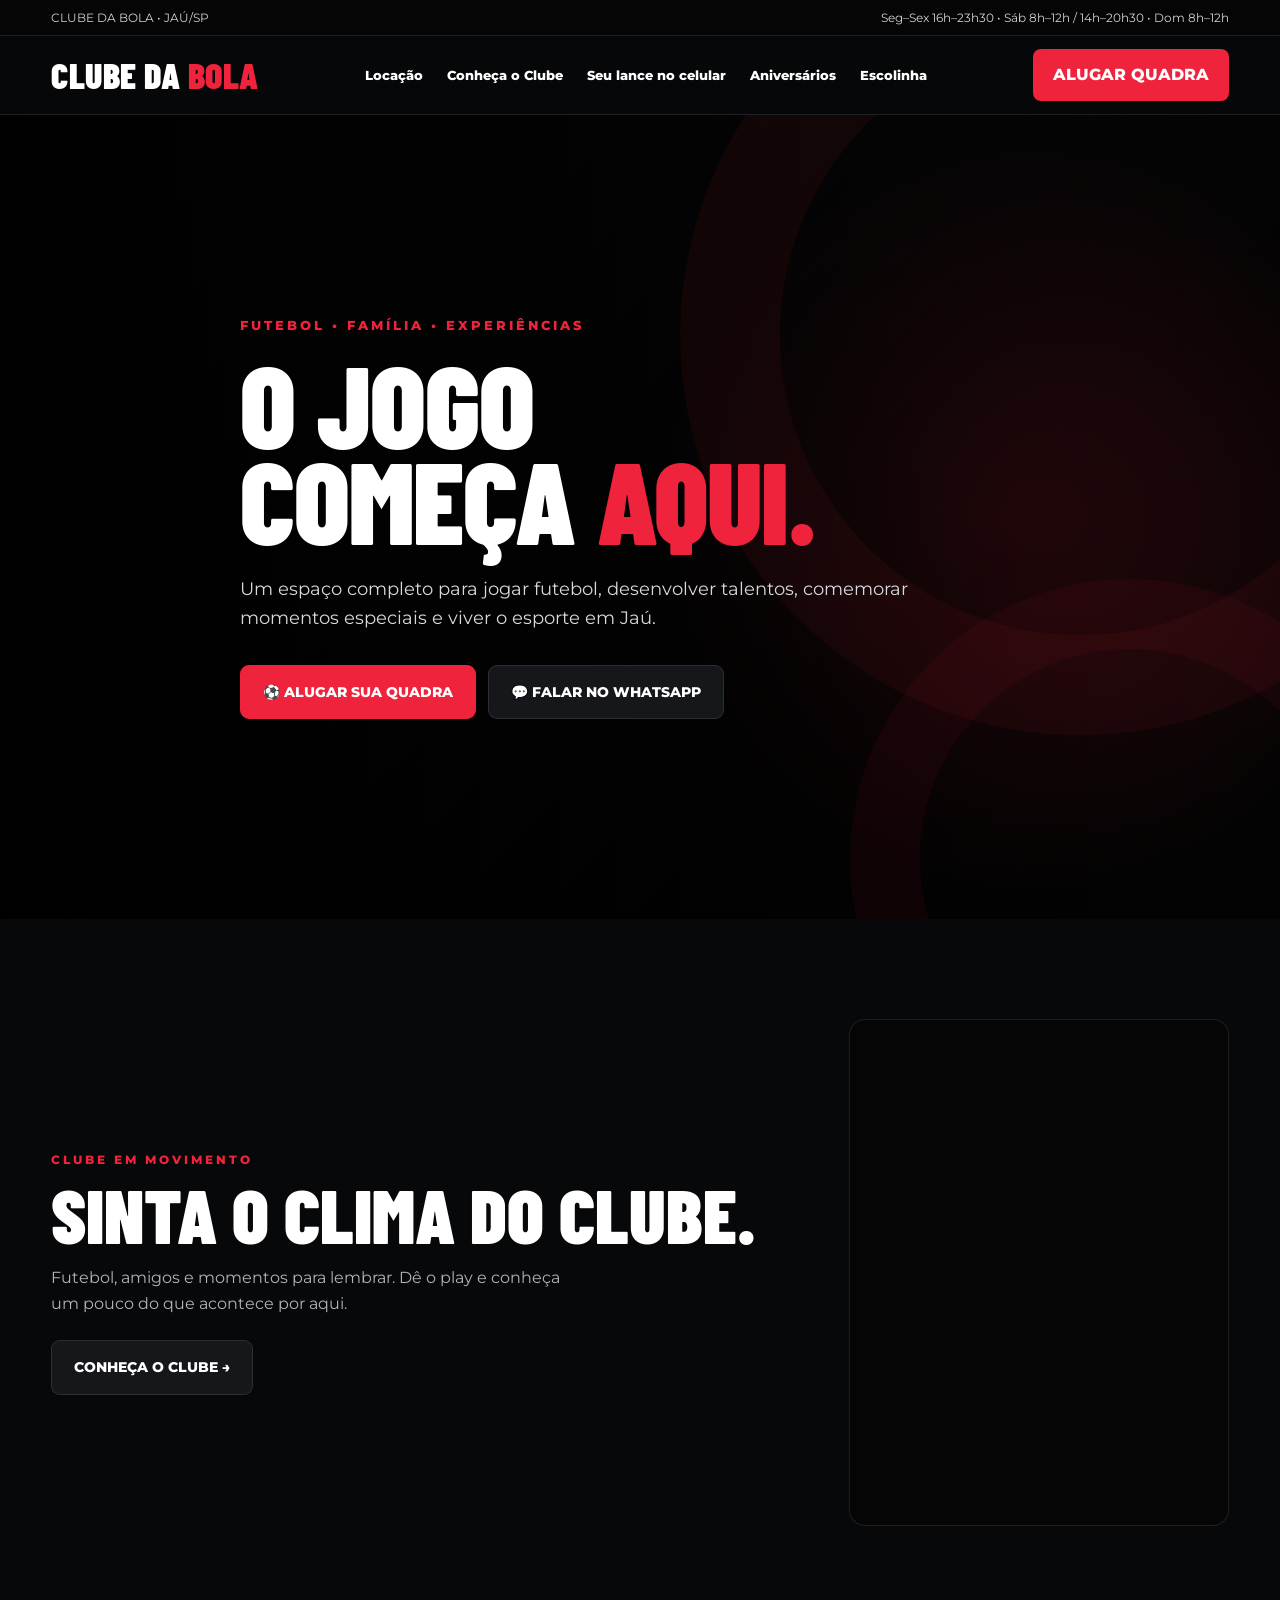
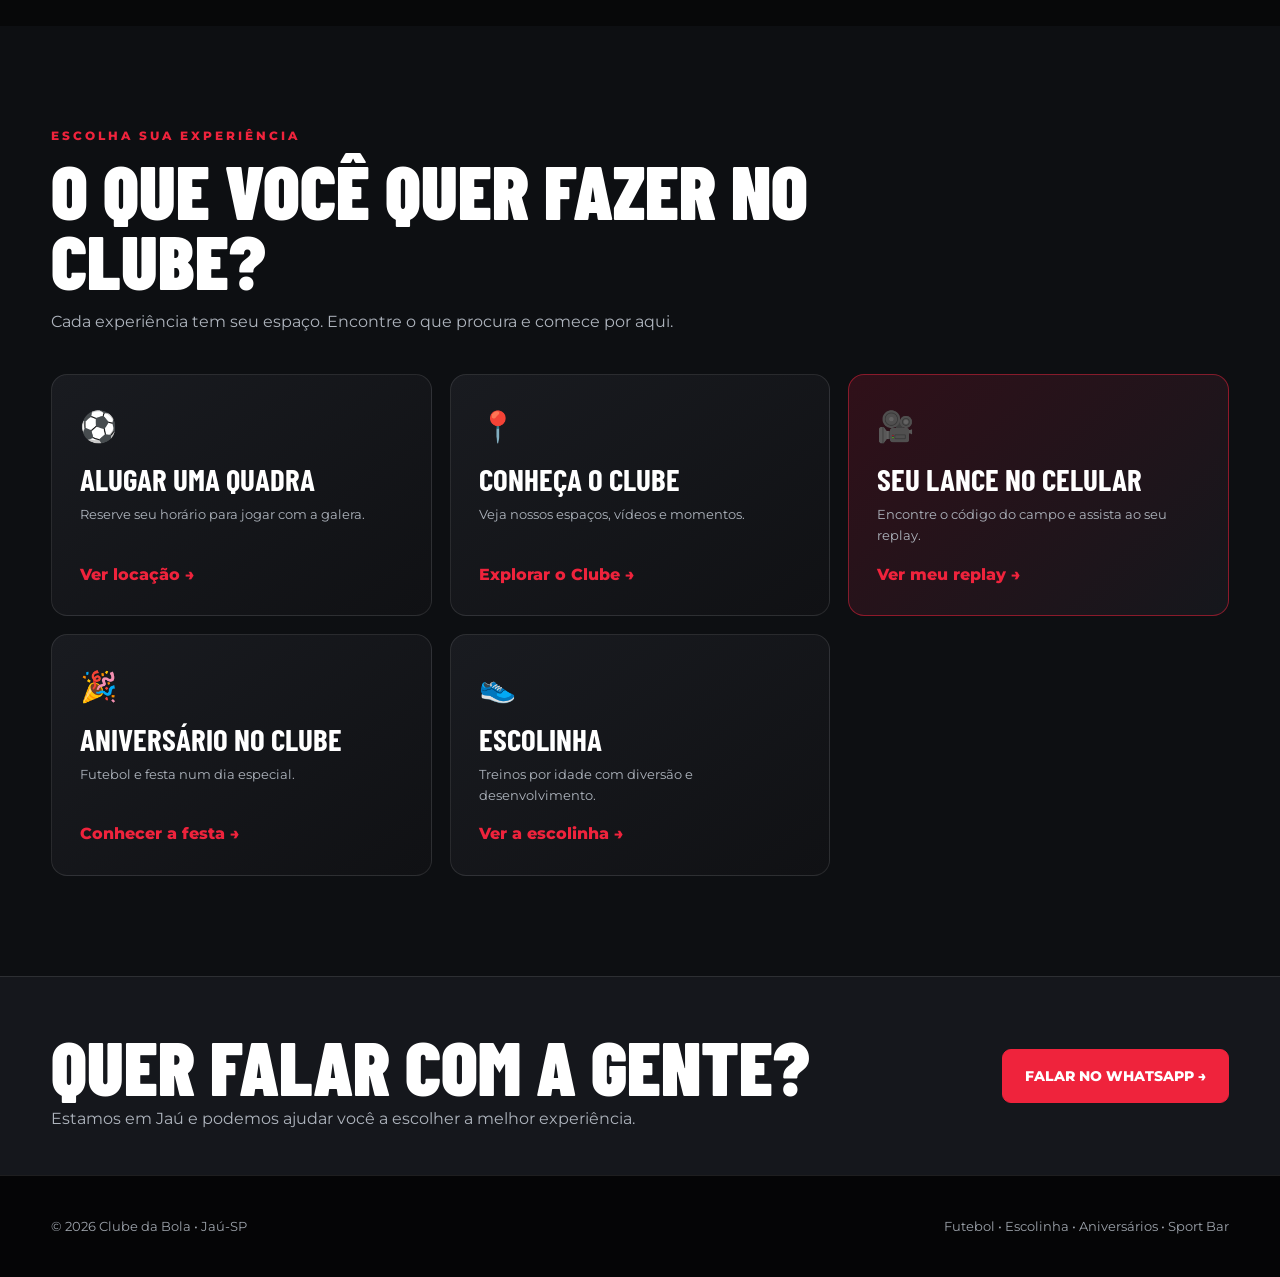
==== commit 5220034a: "Organiza site por segmentos e adiciona replays" ====
--- a/index.html
+++ b/index.html
@@ -4,857 +4,16 @@
 <meta charset="UTF-8">
 <meta name="viewport" content="width=device-width, initial-scale=1.0">
 
-<title>Clube da Bola | Jaú-SP</title>
+<title>Futebol, experiências e diversão | Clube da Bola Jaú</title>
 
-<meta name="description" content="Clube da Bola - futebol, escolinha, aluguel de quadras e aniversários em Jaú-SP.">
+<meta name="description" content="Alugue quadras, conheça a escolinha, comemore aniversários e reveja seus lances no Clube da Bola Jaú.">
 
 <link rel="preconnect" href="https://fonts.googleapis.com">
 <link rel="preconnect" href="https://fonts.gstatic.com" crossorigin>
 
 <link href="https://fonts.googleapis.com/css2?family=Barlow+Condensed:wght@500;600;700;800;900&family=Montserrat:wght@400;500;600;700;800&display=swap" rel="stylesheet">
 
-<style>
-
-:root{
-  --red:#ef233c;
-  --red-dark:#c9162d;
-  --black:#070809;
-  --dark:#0d0f12;
-  --card:#15171c;
-  --white:#ffffff;
-  --gray:#aeb4bd;
-  --line:rgba(255,255,255,.10);
-}
-
-*{
-  box-sizing:border-box;
-  margin:0;
-  padding:0;
-}
-
-html{
-  scroll-behavior:smooth;
-}
-
-body{
-  font-family:Montserrat,Arial,sans-serif;
-  background:var(--black);
-  color:var(--white);
-  line-height:1.6;
-}
-
-a{
-  text-decoration:none;
-  color:inherit;
-}
-
-.container{
-  width:min(1180px,92%);
-  margin:auto;
-}
-
-/* =========================
-   TOPO
-========================= */
-
-.topbar{
-  background:#050506;
-  border-bottom:1px solid var(--line);
-  font-size:12px;
-  color:#cfd3d8;
-  padding:8px 0;
-}
-
-.topbar .container{
-  display:flex;
-  justify-content:space-between;
-  gap:15px;
-}
-
-/* =========================
-   MENU
-========================= */
-
-header{
-  position:sticky;
-  top:0;
-  z-index:50;
-  background:rgba(7,8,9,.94);
-  backdrop-filter:blur(14px);
-  border-bottom:1px solid var(--line);
-}
-
-.nav{
-  height:78px;
-  display:flex;
-  align-items:center;
-  justify-content:space-between;
-}
-
-.brand{
-  font-family:"Barlow Condensed",sans-serif;
-  font-size:36px;
-  font-weight:900;
-  letter-spacing:.5px;
-}
-
-.brand span{
-  color:var(--red);
-}
-
-.navlinks{
-  display:flex;
-  gap:24px;
-  font-size:13px;
-  font-weight:800;
-}
-
-.navlinks a{
-  transition:.2s;
-}
-
-.navlinks a:hover{
-  color:var(--red);
-}
-
-.navcta{
-  background:var(--red);
-  padding:13px 20px;
-  border-radius:8px;
-  font-weight:800;
-  transition:.2s;
-}
-
-.navcta:hover{
-  background:var(--red-dark);
-  transform:translateY(-2px);
-}
-
-/* =========================
-   HERO
-========================= */
-
-.hero{
-  min-height:720px;
-  display:flex;
-  align-items:center;
-  position:relative;
-  overflow:hidden;
-
-  background:
-    linear-gradient(
-      90deg,
-      rgba(0,0,0,.98) 0%,
-      rgba(0,0,0,.82) 45%,
-      rgba(0,0,0,.38) 100%
-    ),
-    radial-gradient(
-      circle at 80% 50%,
-      rgba(239,35,60,.28),
-      transparent 35%
-    ),
-    linear-gradient(
-      135deg,
-      #141414 0%,
-      #050505 70%
-    );
-}
-
-.hero:before{
-  content:"";
-  position:absolute;
-  width:600px;
-  height:600px;
-  right:-200px;
-  top:-180px;
-  border:100px solid rgba(239,35,60,.06);
-  border-radius:50%;
-}
-
-.hero:after{
-  content:"";
-  position:absolute;
-  width:420px;
-  height:420px;
-  right:-130px;
-  bottom:-220px;
-  border:70px solid rgba(239,35,60,.05);
-  border-radius:50%;
-}
-
-.hero-content{
-  position:relative;
-  z-index:2;
-  max-width:800px;
-  padding:100px 0;
-}
-
-.kicker{
-  color:var(--red);
-  font-weight:800;
-  letter-spacing:3px;
-  text-transform:uppercase;
-  font-size:13px;
-}
-
-h1{
-  font-family:"Barlow Condensed",sans-serif;
-  font-size:clamp(70px,9vw,125px);
-  line-height:.83;
-  text-transform:uppercase;
-  margin:20px 0 28px;
-  font-weight:900;
-  letter-spacing:-1px;
-}
-
-h1 span{
-  color:var(--red);
-}
-
-.hero p{
-  font-size:18px;
-  color:#d6d9de;
-  max-width:680px;
-}
-
-.actions{
-  display:flex;
-  flex-wrap:wrap;
-  gap:12px;
-  margin-top:32px;
-}
-
-.btn{
-  display:inline-flex;
-  align-items:center;
-  justify-content:center;
-  padding:15px 22px;
-  border-radius:9px;
-  font-weight:800;
-  font-size:14px;
-  border:1px solid var(--line);
-  transition:.2s;
-}
-
-.btn-red{
-  background:var(--red);
-  border-color:var(--red);
-}
-
-.btn-red:hover{
-  background:var(--red-dark);
-  transform:translateY(-2px);
-}
-
-.btn-dark{
-  background:#15171b;
-}
-
-.btn-dark:hover{
-  border-color:var(--red);
-  transform:translateY(-2px);
-}
-
-/* =========================
-   SEÇÕES
-========================= */
-
-section{
-  padding:100px 0;
-}
-
-.dark-section{
-  background:#0d0f12;
-}
-
-.section-head{
-  margin-bottom:40px;
-}
-
-.eyebrow{
-  color:var(--red);
-  font-size:12px;
-  font-weight:800;
-  letter-spacing:3px;
-  text-transform:uppercase;
-}
-
-h2{
-  font-family:"Barlow Condensed",sans-serif;
-  font-size:clamp(48px,6vw,76px);
-  line-height:.92;
-  text-transform:uppercase;
-  margin-top:10px;
-  font-weight:900;
-}
-
-.lead{
-  color:var(--gray);
-  max-width:720px;
-  margin-top:14px;
-}
-
-/* =========================
-   CARDS
-========================= */
-
-.cards{
-  display:grid;
-  grid-template-columns:repeat(3,1fr);
-  gap:18px;
-}
-
-.card{
-  background:linear-gradient(145deg,#191b20,#101114);
-  border:1px solid var(--line);
-  border-radius:16px;
-  padding:28px;
-  transition:.25s;
-}
-
-.card:hover{
-  transform:translateY(-5px);
-  border-color:rgba(239,35,60,.5);
-}
-
-.icon{
-  font-size:30px;
-  margin-bottom:15px;
-}
-
-.card h3{
-  font-size:20px;
-  margin-bottom:8px;
-}
-
-.card p{
-  color:var(--gray);
-  font-size:14px;
-}
-
-/* =========================
-   RESERVA QUADRA
-========================= */
-
-.booking{
-  background:
-    linear-gradient(
-      100deg,
-      #ef233c,
-      #bd142a
-    );
-
-  padding:48px;
-  border-radius:20px;
-
-  display:flex;
-  justify-content:space-between;
-  align-items:center;
-
-  gap:25px;
-
-  box-shadow:0 20px 60px rgba(239,35,60,.12);
-}
-
-.booking h3{
-  font-family:"Barlow Condensed",sans-serif;
-  font-size:52px;
-  text-transform:uppercase;
-  line-height:.9;
-}
-
-.booking p{
-  margin-top:8px;
-  opacity:.9;
-}
-
-.booking .btn{
-  background:#fff;
-  color:#111;
-  border:0;
-}
-
-/* =========================
-   ESCOLINHA
-========================= */
-
-.schedule{
-  display:grid;
-  grid-template-columns:repeat(2,1fr);
-  gap:18px;
-}
-
-.schedule-card{
-  background:var(--card);
-  border:1px solid var(--line);
-  border-radius:16px;
-  overflow:hidden;
-}
-
-.schedule-title{
-  background:#1d2026;
-  padding:18px 22px;
-  font-weight:800;
-}
-
-.schedule-title span{
-  color:var(--red);
-}
-
-.schedule-row{
-  display:flex;
-  justify-content:space-between;
-  gap:20px;
-  padding:17px 22px;
-  border-top:1px solid var(--line);
-  font-size:14px;
-}
-
-.schedule-row b{
-  font-weight:700;
-}
-
-.schedule-row small{
-  color:var(--gray);
-  text-align:right;
-}
-
-.prices{
-  display:grid;
-  grid-template-columns:1fr 1fr;
-  gap:18px;
-  margin-top:22px;
-}
-
-.price{
-  background:var(--card);
-  padding:28px;
-  border-radius:16px;
-  border:1px solid var(--line);
-}
-
-.price strong{
-  display:block;
-  font-family:"Barlow Condensed",sans-serif;
-  font-size:42px;
-  color:var(--red);
-}
-
-.price p{
-  color:var(--gray);
-  font-size:14px;
-}
-
-/* =========================
-   ANIVERSÁRIO
-========================= */
-
-.party{
-  display:grid;
-  grid-template-columns:1fr 1fr;
-  gap:28px;
-  align-items:stretch;
-}
-
-.party-copy{
-  background:
-    radial-gradient(
-      circle at 90% 10%,
-      rgba(239,35,60,.12),
-      transparent 35%
-    ),
-    linear-gradient(
-      145deg,
-      #1b1d22,
-      #101114
-    );
-
-  border:1px solid var(--line);
-  border-radius:18px;
-  padding:38px;
-}
-
-.party-copy h3{
-  font-family:"Barlow Condensed",sans-serif;
-  font-size:40px;
-  text-transform:uppercase;
-}
-
-.party-copy ul{
-  list-style:none;
-  margin-top:22px;
-}
-
-.party-copy li{
-  padding:11px 0;
-  border-bottom:1px solid var(--line);
-  font-size:14px;
-}
-
-.party-copy li:last-child{
-  border-bottom:0;
-}
-
-.party-copy li strong{
-  color:var(--red);
-}
-
-.party-price{
-  font-family:"Barlow Condensed",sans-serif;
-  font-size:68px;
-  color:var(--red);
-  line-height:1;
-  margin-top:25px;
-}
-
-.party-price-label{
-  color:#999;
-  font-size:11px;
-  font-weight:800;
-  letter-spacing:2px;
-  text-transform:uppercase;
-}
-
-.party-photo{
-  position:relative;
-  overflow:hidden;
-  border-radius:18px;
-  border:1px solid var(--line);
-  min-height:500px;
-}
-
-.party-photo img{
-  width:100%;
-  height:100%;
-  min-height:500px;
-  object-fit:cover;
-  display:block;
-  transition:.5s;
-}
-
-.party-photo:hover img{
-  transform:scale(1.03);
-}
-
-.party-badge{
-  position:absolute;
-  left:20px;
-  bottom:20px;
-  right:20px;
-  background:rgba(0,0,0,.86);
-  backdrop-filter:blur(10px);
-  border-radius:12px;
-  padding:17px 20px;
-}
-
-.party-badge strong{
-  display:block;
-  color:var(--red);
-  font-size:13px;
-  letter-spacing:1px;
-}
-
-.party-badge span{
-  color:white;
-  font-size:13px;
-}
-
-/* =========================
-   VÍDEOS
-========================= */
-
-.video-grid{
-  display:grid;
-  grid-template-columns:repeat(2,1fr);
-  gap:20px;
-}
-
-.video-card{
-  background:#121419;
-  border:1px solid var(--line);
-  border-radius:16px;
-  overflow:hidden;
-  transition:.25s;
-}
-
-.video-card:hover{
-  transform:translateY(-5px);
-  border-color:rgba(239,35,60,.45);
-}
-
-.video-frame{
-  position:relative;
-  width:100%;
-  aspect-ratio:9/16;
-  background:#050506;
-}
-
-.video-frame iframe{
-  position:absolute;
-  inset:0;
-  width:100%;
-  height:100%;
-  border:0;
-}
-
-.video-info{
-  padding:20px;
-}
-
-.video-info h3{
-  font-family:"Barlow Condensed",sans-serif;
-  font-size:30px;
-  text-transform:uppercase;
-}
-
-.video-info p{
-  color:var(--gray);
-  font-size:13px;
-  margin-top:4px;
-}
-
-/* =========================
-   GALERIA
-========================= */
-
-.gallery{
-  display:grid;
-  grid-template-columns:repeat(12,1fr);
-  gap:14px;
-}
-
-.gallery figure{
-  overflow:hidden;
-  border-radius:14px;
-  border:1px solid var(--line);
-  background:#111;
-}
-
-.gallery img{
-  width:100%;
-  height:100%;
-  min-height:250px;
-  object-fit:cover;
-  display:block;
-  transition:.35s;
-}
-
-.gallery figure:hover img{
-  transform:scale(1.04);
-}
-
-.g1{
-  grid-column:span 7;
-}
-
-.g2{
-  grid-column:span 5;
-}
-
-.g3{
-  grid-column:span 5;
-}
-
-.g4{
-  grid-column:span 7;
-}
-
-.gallery figcaption{
-  padding:10px 14px;
-  font-size:12px;
-  color:#bbb;
-}
-
-/* =========================
-   INSTAGRAM
-========================= */
-
-.instagram{
-  margin-top:28px;
-  background:#121419;
-  border:1px solid var(--line);
-  border-radius:16px;
-  padding:28px;
-
-  display:flex;
-  justify-content:space-between;
-  align-items:center;
-
-  gap:20px;
-}
-
-/* =========================
-   CONTATO
-========================= */
-
-.info-grid{
-  display:grid;
-  grid-template-columns:repeat(3,1fr);
-  gap:18px;
-}
-
-.info{
-  background:#121419;
-  border:1px solid var(--line);
-  border-radius:15px;
-  padding:25px;
-}
-
-.info strong{
-  display:block;
-  margin-bottom:8px;
-}
-
-.info span{
-  color:var(--gray);
-  font-size:14px;
-}
-
-/* =========================
-   FOOTER
-========================= */
-
-footer{
-  background:#050506;
-  border-top:1px solid var(--line);
-  padding:40px 0;
-  color:#9da3ab;
-  font-size:13px;
-}
-
-.footer-row{
-  display:flex;
-  justify-content:space-between;
-  gap:20px;
-}
-
-/* =========================
-   RESPONSIVO
-========================= */
-
-@media(max-width:850px){
-
-  .navlinks{
-    display:none;
-  }
-
-  .topbar .container{
-    justify-content:center;
-  }
-
-  .topbar .container span:first-child{
-    display:none;
-  }
-
-  .hero{
-    min-height:650px;
-  }
-
-  .hero-content{
-    padding:70px 0;
-  }
-
-  .cards,
-  .schedule,
-  .prices,
-  .party,
-  .info-grid{
-    grid-template-columns:1fr;
-  }
-
-  .booking{
-    padding:30px;
-    display:block;
-  }
-
-  .booking .btn{
-    margin-top:20px;
-  }
-
-  .gallery{
-    grid-template-columns:1fr 1fr;
-  }
-
-  .g1,
-  .g2,
-  .g3,
-  .g4{
-    grid-column:span 1;
-  }
-
-  .gallery img{
-    min-height:200px;
-  }
-
-}
-
-@media(max-width:520px){
-
-  .nav{
-    height:68px;
-  }
-
-  .brand{
-    font-size:29px;
-  }
-
-  .navcta{
-    padding:10px 12px;
-    font-size:11px;
-  }
-
-  section{
-    padding:70px 0;
-  }
-
-  h1{
-    font-size:65px;
-  }
-
-  .hero p{
-    font-size:15px;
-  }
-
-  .gallery{
-    grid-template-columns:1fr;
-  }
-
-  .gallery img{
-    min-height:220px;
-  }
-
-  .video-grid{
-    grid-template-columns:1fr;
-  }
-
-  .instagram{
-    display:block;
-  }
-
-  .instagram .btn{
-    margin-top:18px;
-  }
-
-  .party-copy{
-    padding:28px;
-  }
-
-  .party-photo,
-  .party-photo img{
-    min-height:400px;
-  }
-
-  .footer-row{
-    display:block;
-  }
-
-  .footer-row div+div{
-    margin-top:12px;
-  }
-
-}
-
-</style>
+<link rel="stylesheet" href="style.css">
 </head>
 
 <body>
@@ -888,31 +47,21 @@
 
   <div class="container nav">
 
-    <a class="brand" href="#inicio">
+    <a class="brand" href="index.html">
       CLUBE DA <span>BOLA</span>
     </a>
 
-    <nav class="navlinks">
-
-      <a href="#quadras">Quadras</a>
-
-      <a href="#escolinha">Escolinha</a>
-
-      <a href="#aniversario">Aniversários</a>
-
-      <a href="#videos">Vídeos</a>
-
-      <a href="#galeria">Fotos</a>
-
-      <a href="#contato">Contato</a>
-
+    <nav class="navlinks" aria-label="Navegação principal">
+      <a href="locacao.html">Locação</a>
+      <a href="clube.html">Conheça o Clube</a>
+      <a href="replays.html">Seu lance no celular</a>
+      <a href="aniversario.html">Aniversários</a>
+      <a href="escolinha.html">Escolinha</a>
     </nav>
 
     <a
       class="navcta"
-      href="https://app.agendeiquadras.com.br/acessar/quadra/sp-jau-clube-da-bola-jau"
-      target="_blank"
-      rel="noopener"
+      href="https://app.agendeiquadras.com.br/acessar/quadra/sp-jau-clube-da-bola-jau" target="_blank" rel="noopener noreferrer"
     >
       ALUGAR QUADRA
     </a>
@@ -922,13 +71,8 @@
 </header>
 
 
+
 <main>
-
-
-<!-- =========================
-     HERO
-========================= -->
-
 <section class="hero" id="inicio">
 
   <div class="container hero-content">
@@ -952,9 +96,7 @@
 
       <a
         class="btn btn-red"
-        href="https://app.agendeiquadras.com.br/acessar/quadra/sp-jau-clube-da-bola-jau"
-        target="_blank"
-        rel="noopener"
+        href="https://app.agendeiquadras.com.br/acessar/quadra/sp-jau-clube-da-bola-jau" target="_blank" rel="noopener noreferrer"
       >
         ⚽ ALUGAR SUA QUADRA
       </a>
@@ -973,892 +115,20 @@
   </div>
 
 </section>
-
-
-<!-- =========================
-     QUADRAS
-========================= -->
-
-<section id="quadras">
-
-  <div class="container">
-
-    <div class="section-head">
-
-      <div class="eyebrow">
-        Seu próximo jogo
-      </div>
-
-      <h2>
-        Alugue sua quadra
-      </h2>
-
-      <p class="lead">
-        Escolha o melhor horário e faça sua reserva online.
-        É rápido, simples e direto.
-      </p>
-
-    </div>
-
-
-    <div class="booking">
-
-      <div>
-
-        <h3>
-          Partiu jogo?
-        </h3>
-
-        <p>
-          Confira os horários disponíveis e reserve sua quadra.
-        </p>
-
-      </div>
-
-      <a
-        class="btn"
-        href="https://app.agendeiquadras.com.br/acessar/quadra/sp-jau-clube-da-bola-jau"
-        target="_blank"
-        rel="noopener"
-      >
-        VER DISPONIBILIDADE →
-      </a>
-
-    </div>
-
-
-    <div
-      class="cards"
-      style="margin-top:20px"
-    >
-
-      <article class="card">
-
-        <div class="icon">
-          ⚽
-        </div>
-
-        <h3>
-          Futebol Society
-        </h3>
-
-        <p>
-          Estrutura para você reunir a galera
-          e jogar com conforto.
-        </p>
-
-      </article>
-
-
-      <article class="card">
-
-        <div class="icon">
-          🍖
-        </div>
-
-        <h3>
-          Churrasqueiras
-        </h3>
-
-        <p>
-          Depois do jogo, aproveite o espaço
-          para confraternizar.
-        </p>
-
-      </article>
-
-
-      <article class="card">
-
-        <div class="icon">
-          📺
-        </div>
-
-        <h3>
-          Sport Bar
-        </h3>
-
-        <p>
-          Futebol, porções, espetinhos
-          e aquele clima de resenha.
-        </p>
-
-      </article>
-
-    </div>
-
-  </div>
-
-</section>
-
-
-<!-- =========================
-     ESCOLINHA
-========================= -->
-
-<section
-  class="dark-section"
-  id="escolinha"
->
-
-  <div class="container">
-
-    <div class="section-head">
-
-      <div class="eyebrow">
-        Garotos da Bola
-      </div>
-
-      <h2>
-        Escolinha de futebol
-      </h2>
-
-      <p class="lead">
-        Treinos por faixa etária,
-        com desenvolvimento esportivo
-        e muita diversão.
-      </p>
-
-    </div>
-
-
-    <div class="schedule">
-
-
-      <!-- TARDE -->
-
-      <div class="schedule-card">
-
-        <div class="schedule-title">
-          🌇 <span>TARDE</span>
-          • 2x por semana
-        </div>
-
-        <div class="schedule-row">
-
-          <b>
-            8 a 11 anos
-          </b>
-
-          <small>
-            Segunda e Quarta<br>
-            17h às 18h
-          </small>
-
-        </div>
-
-        <div class="schedule-row">
-
-          <b>
-            12 a 15 anos
-          </b>
-
-          <small>
-            Terça e Quinta<br>
-            17h às 18h
-          </small>
-
-        </div>
-
-      </div>
-
-
-      <!-- NOITE -->
-
-      <div class="schedule-card">
-
-        <div class="schedule-title">
-          🌙 <span>NOITE</span>
-          • 1x por semana
-        </div>
-
-        <div class="schedule-row">
-
-          <b>
-            5 a 7 anos
-          </b>
-
-          <small>
-            Terça<br>
-            18h às 19h
-          </small>
-
-        </div>
-
-        <div class="schedule-row">
-
-          <b>
-            8 a 10 anos
-          </b>
-
-          <small>
-            Quarta<br>
-            18h às 19h
-          </small>
-
-        </div>
-
-        <div class="schedule-row">
-
-          <b>
-            11 a 12 anos
-          </b>
-
-          <small>
-            Quinta<br>
-            18h às 19h
-          </small>
-
-        </div>
-
-      </div>
-
-
-      <!-- SÁBADO -->
-
-      <div class="schedule-card">
-
-        <div class="schedule-title">
-          ☀️ <span>SÁBADO</span>
-          • 1x por semana
-        </div>
-
-        <div class="schedule-row">
-
-          <b>
-            10 a 13 anos
-          </b>
-
-          <small>
-            08h às 09h
-          </small>
-
-        </div>
-
-        <div class="schedule-row">
-
-          <b>
-            5 a 9 anos
-          </b>
-
-          <small>
-            09h às 10h
-          </small>
-
-        </div>
-
-      </div>
-
-
-      <!-- VAGAS -->
-
-      <div class="schedule-card">
-
-        <div class="schedule-title">
-          📋 <span>VAGAS</span>
-        </div>
-
-        <div class="schedule-row">
-
-          <b>
-            Quer entrar?
-          </b>
-
-          <small>
-            Consulte disponibilidade
-          </small>
-
-        </div>
-
-        <div style="padding:20px 22px">
-
-          <a
-            class="btn btn-red"
-            href="https://wa.me/5514996695565?text=Olá!%20Gostaria%20de%20verificar%20a%20disponibilidade%20de%20vaga%20na%20escolinha."
-            target="_blank"
-            rel="noopener"
-          >
-            VERIFICAR VAGA →
-          </a>
-
-        </div>
-
-      </div>
-
-    </div>
-
-
-    <!-- VALORES -->
-
-    <div class="prices">
-
-      <div class="price">
-
-        <div>
-          👕 Uniforme + matrícula
-        </div>
-
-        <strong>
-          R$ 150
-        </strong>
-
-        <p>
-          À vista.
-          Inclui camisa, shorts e meião.
-        </p>
-
-        <p style="margin-top:8px">
-
-          R$ 160 parcelado
-          em até 3x no cartão.
-
-        </p>
-
-      </div>
-
-
-      <div class="price">
-
-        <div>
-          📅 Planos mensais
-        </div>
-
-        <strong>
-          R$ 72 / R$ 105
-        </strong>
-
-        <p>
-          1x por semana:
-          R$72/mês
-        </p>
-
-        <p>
-          2x por semana:
-          R$105/mês
-        </p>
-
-      </div>
-
-    </div>
-
-  </div>
-
-</section>
-
-
-<!-- =========================
-     ANIVERSÁRIO
-========================= -->
-
-<section id="aniversario">
-
-  <div class="container">
-
-    <div class="section-head">
-
-      <div class="eyebrow">
-        Seu dia. Do seu jeito.
-      </div>
-
-      <h2>
-        Aniversário no Clube
-      </h2>
-
-      <p class="lead">
-        Comemore com futebol, diversão e muita estrutura.
-        Aos domingos à tarde, o Clube fica exclusivo
-        para sua festa.
-      </p>
-
-    </div>
-
-
-    <div class="party">
-
-
-      <!-- TEXTO -->
-
-      <div class="party-copy">
-
-        <h3>
-          🎉 Futebol + festa
-        </h3>
-
-
-        <ul>
-
-          <li>
-            ✔️ <strong>2 campos disponíveis</strong>
-          </li>
-
-          <li>
-            ✔️ Aos domingos à tarde
-          </li>
-
-          <li>
-            ✔️ Clube exclusivo para vocês
-          </li>
-
-          <li>
-            ✔️ <strong>Possibilidade de brinquedo inflável</strong>
-            caso queira
-          </li>
-
-          <li>
-            ✔️ Mesas e cadeiras
-          </li>
-
-          <li>
-            ✔️ Freezer, micro-ondas e bebedouro
-          </li>
-
-          <li>
-            ✔️ 4 horas de duração
-          </li>
-
-          <li>
-            ✔️ Horário a combinar
-          </li>
-
-          <li>
-            ✔️ Parquinho opcional:
-            +R$100
-          </li>
-
-        </ul>
-
-
-        <div class="party-price-label">
-          VALOR DA LOCAÇÃO
-        </div>
-
-        <div class="party-price">
-          R$650
-        </div>
-
-        <p>
-          Reserva com R$100 antecipado.
-        </p>
-
-
-        <div class="actions">
-
-          <a
-            class="btn btn-red"
-            href="https://wa.me/5514996695565?text=Olá!%20Gostaria%20de%20informações%20sobre%20aniversário%20no%20Clube%20da%20Bola."
-            target="_blank"
-            rel="noopener"
-          >
-            🎉 QUERO FAZER MEU ANIVERSÁRIO
-          </a>
-
-        </div>
-
-      </div>
-
-
-      <!-- FOTO -->
-
-      <div class="party-photo">
-
-        <img
-          src="aniversario.jpg"
-          alt="Aniversário no Clube da Bola"
-        >
-
-        <div class="party-badge">
-
-          <strong>
-            DOMINGOS À TARDE
-          </strong>
-
-          <span>
-            4 horas de festa • horário a combinar
-          </span>
-
-        </div>
-
-      </div>
-
-    </div>
-
-  </div>
-
-</section>
-
-
-<!-- =========================
-     VÍDEOS
-========================= -->
-
-<section
-  class="dark-section"
-  id="videos"
->
-
-  <div class="container">
-
-    <div class="section-head">
-
-      <div class="eyebrow">
-        Clube em movimento
-      </div>
-
-      <h2>
-        Veja o Clube em ação
-      </h2>
-
-      <p class="lead">
-        Treinos, momentos e a energia da nossa escolinha.
-        Dê o play e conheça um pouco mais do Clube da Bola.
-      </p>
-
-    </div>
-
-
-    <div class="video-grid">
-
-
-      <!-- VÍDEO 1 -->
-
-      <article class="video-card">
-
-        <div class="video-frame">
-
-          <iframe
-            src="https://www.youtube.com/embed/0s967k8W5TA"
-            title="Clube da Bola - vídeo da escolinha"
-            loading="lazy"
-            allow="accelerometer; autoplay; clipboard-write; encrypted-media; gyroscope; picture-in-picture; web-share"
-            allowfullscreen>
-          </iframe>
-
-        </div>
-
-        <div class="video-info">
-
-          <h3>
-            Escolinha em ação
-          </h3>
-
-          <p>
-            Confira um pouco da energia dos nossos treinos.
-          </p>
-
-        </div>
-
-      </article>
-
-
-      <!-- VÍDEO 2 -->
-
-      <article class="video-card">
-
-        <div class="video-frame">
-
-          <iframe
-            src="https://www.youtube.com/embed/osQjVGG9sfk"
-            title="Clube da Bola - vídeo da escolinha"
-            loading="lazy"
-            allow="accelerometer; autoplay; clipboard-write; encrypted-media; gyroscope; picture-in-picture; web-share"
-            allowfullscreen>
-          </iframe>
-
-        </div>
-
-        <div class="video-info">
-
-          <h3>
-            Momentos da escolinha
-          </h3>
-
-          <p>
-            Mais futebol, diversão e desenvolvimento.
-          </p>
-
-        </div>
-
-      </article>
-
-    </div>
-
-
-    <div
-      class="actions"
-      style="justify-content:center;margin-top:28px"
-    >
-
-      <a
-        class="btn btn-red"
-        href="https://www.youtube.com/@clubedabolajau"
-        target="_blank"
-        rel="noopener"
-      >
-        ▶ VER MAIS VÍDEOS
-      </a>
-
-    </div>
-
-  </div>
-
-</section>
-
-
-<!-- =========================
-     FOTOS
-========================= -->
-
-<section
-  class="dark-section"
-  id="galeria"
->
-
-  <div class="container">
-
-    <div class="section-head">
-
-      <div class="eyebrow">
-        Viva a experiência
-      </div>
-
-      <h2>
-        Conheça o Clube
-      </h2>
-
-      <p class="lead">
-        Um pouco do que acontece por aqui.
-        Venha conhecer de perto.
-      </p>
-
-    </div>
-
-
-    <div class="gallery">
-
-
-      <!-- ANIVERSÁRIO -->
-
-      <figure class="g1">
-
-        <img
-          src="aniversario.jpg"
-          alt="Decoração de aniversário no Clube da Bola"
-        >
-
-      </figure>
-
-
-      <!-- ESPAÇO -->
-
-      <figure class="g2">
-
-        <img
-          src="IMG_9403.jpg"
-          alt="Espaço do Clube da Bola"
-        >
-
-      </figure>
-
-
-      <!-- CLUBE -->
-
-      <figure class="g3">
-
-        <img
-          src="IMG_9399.JPEG"
-          alt="Clube da Bola"
-        >
-
-      </figure>
-
-
-      <figure class="g4">
-
-        <img
-          src="IMG_9400.JPEG"
-          alt="Clube da Bola"
-        >
-
-      </figure>
-
-
-      <figure class="g2">
-
-        <img
-          src="IMG_8588.JPEG"
-          alt="Clube da Bola"
-        >
-
-      </figure>
-
-
-      <!-- ESCOLINHA -->
-
-      <figure class="g3">
-
-        <img
-          src="IMG_8588.JPEG"
-          alt="Escolinha Garotos da Bola"
-        >
-
-      </figure>
-
-    </div>
-
-
-    <!-- INSTAGRAM -->
-
-    <div class="instagram">
-
-      <div>
-
-        <strong>
-          Quer ver ainda mais?
-        </strong>
-
-        <br>
-
-        <span style="color:#aeb4bd">
-
-          Nosso Instagram é a vitrine do Clube.
-
-        </span>
-
-      </div>
-
-
-      <a
-        class="btn btn-red"
-        href="https://www.instagram.com/clubedabolajau/"
-        target="_blank"
-        rel="noopener"
-      >
-        📸 CONHEÇA NOSSO INSTAGRAM
-      </a>
-
-    </div>
-
-  </div>
-
-</section>
-
-
-<!-- =========================
-     CONTATO
-========================= -->
-
-<section id="contato">
-
-  <div class="container">
-
-    <div class="section-head">
-
-      <div class="eyebrow">
-        Onde estamos
-      </div>
-
-      <h2>
-        Venha para o Clube
-      </h2>
-
-    </div>
-
-
-    <div class="info-grid">
-
-
-      <div class="info">
-
-        <strong>
-          📍 Endereço
-        </strong>
-
-        <span>
-
-          Av. Dudu Ferraz, 1200<br>
-          Jardim Novo Horizonte<br>
-          Jaú-SP
-
-        </span>
-
-      </div>
-
-
-      <div class="info">
-
-        <strong>
-          🕐 Funcionamento
-        </strong>
-
-        <span>
-
-          Seg–Sex:
-          16h às 23h30<br>
-
-          Sáb:
-          8h–12h / 14h–20h30<br>
-
-          Dom:
-          8h às 12h
-
-        </span>
-
-      </div>
-
-
-      <div class="info">
-
-        <strong>
-          📲 Atendimento
-        </strong>
-
-        <span>
-
-          WhatsApp:
-          (14) 99669-5565<br>
-
-          Fale conosco para reservas
-          e informações.
-
-        </span>
-
-      </div>
-
-
-    </div>
-
-
-    <div
-      class="actions"
-      style="margin-top:25px"
-    >
-
-      <a
-        class="btn btn-red"
-        href="https://wa.me/5514996695565"
-        target="_blank"
-        rel="noopener"
-      >
-        FALAR NO WHATSAPP
-      </a>
-
-
-      <a
-        class="btn btn-dark"
-        href="https://www.instagram.com/clubedabolajau/"
-        target="_blank"
-        rel="noopener"
-      >
-        VER INSTAGRAM
-      </a>
-
-    </div>
-
-  </div>
-
-</section>
-
-
+<section class="home-video" aria-labelledby="home-video-title"><div class="container home-video-layout"><div class="home-video-copy"><div class="eyebrow">Clube em movimento</div><h2 id="home-video-title">Sinta o clima do Clube.</h2><p>Futebol, amigos e momentos para lembrar. Dê o play e conheça um pouco do que acontece por aqui.</p><a class="btn btn-dark" href="clube.html">CONHEÇA O CLUBE →</a></div><div class="video-frame"><iframe src="https://www.youtube.com/embed/0s967k8W5TA" title="Conheça o Clube da Bola Jaú" loading="lazy" allow="accelerometer; autoplay; clipboard-write; encrypted-media; gyroscope; picture-in-picture; web-share" allowfullscreen></iframe></div></div></section>
+<section class="segment-hub" aria-labelledby="experiencias-title"><div class="container"><div class="section-head"><div class="eyebrow">Escolha sua experiência</div><h2 id="experiencias-title">O que você quer fazer no Clube?</h2><p class="lead">Cada experiência tem seu espaço. Encontre o que procura e comece por aqui.</p></div><div class="segment-grid">
+<a class="segment-card" href="locacao.html"><div><span class="segment-icon">⚽</span><h3>Alugar uma quadra</h3><p>Reserve seu horário para jogar com a galera.</p></div><span class="segment-arrow">Ver locação →</span></a>
+<a class="segment-card" href="clube.html"><div><span class="segment-icon">📍</span><h3>Conheça o Clube</h3><p>Veja nossos espaços, vídeos e momentos.</p></div><span class="segment-arrow">Explorar o Clube →</span></a>
+<a class="segment-card featured" href="replays.html"><div><span class="segment-icon">🎥</span><h3>Seu lance no celular</h3><p>Encontre o código do campo e assista ao seu replay.</p></div><span class="segment-arrow">Ver meu replay →</span></a>
+<a class="segment-card" href="aniversario.html"><div><span class="segment-icon">🎉</span><h3>Aniversário no Clube</h3><p>Futebol e festa num dia especial.</p></div><span class="segment-arrow">Conhecer a festa →</span></a>
+<a class="segment-card" href="escolinha.html"><div><span class="segment-icon">👟</span><h3>Escolinha</h3><p>Treinos por idade com diversão e desenvolvimento.</p></div><span class="segment-arrow">Ver a escolinha →</span></a>
+</div></div></section>
+<section class="segment-contact"><div class="container"><div><h2>Quer falar com a gente?</h2><p>Estamos em Jaú e podemos ajudar você a escolher a melhor experiência.</p></div><a class="btn btn-red" href="https://wa.me/5514996695565" target="_blank" rel="noopener noreferrer">FALAR NO WHATSAPP →</a></div></section>
+<script>
+  const oldSections = {quadras:'locacao.html',escolinha:'escolinha.html',aniversario:'aniversario.html',videos:'clube.html',galeria:'clube.html',contato:'clube.html',replays:'replays.html'};
+  const oldSection = location.hash.slice(1);
+  if (oldSections[oldSection]) location.replace(oldSections[oldSection] + location.hash);
+</script>
 </main>
 
 
@@ -1882,6 +152,23 @@
 
 </footer>
 
+<script>
+  document.querySelectorAll('[data-replay-code]').forEach((button) => {
+    button.addEventListener('click', async () => {
+      const code = button.getAttribute('data-replay-code');
+      const status = document.getElementById('replay-copy-status');
+      try {
+        await navigator.clipboard.writeText(code);
+        status.textContent = `Código ${code} copiado. Cole no aplicativo Replay Sports.`;
+        button.textContent = 'Copiado ✓';
+        window.setTimeout(() => { button.textContent = 'Copiar código'; }, 2500);
+      } catch {
+        status.textContent = `Não foi possível copiar automaticamente. Digite ${code} no aplicativo Replay Sports.`;
+      }
+    });
+  });
+</script>
+
 
 </body>
 </html>
--- a/style.css
+++ b/style.css
@@ -0,0 +1,890 @@
+:root{
+  --red:#ef233c;
+  --red-dark:#c9162d;
+  --black:#070809;
+  --dark:#0d0f12;
+  --card:#15171c;
+  --white:#ffffff;
+  --gray:#aeb4bd;
+  --line:rgba(255,255,255,.10);
+}
+
+*{
+  box-sizing:border-box;
+  margin:0;
+  padding:0;
+}
+
+html{
+  scroll-behavior:smooth;
+}
+
+body{
+  font-family:Montserrat,Arial,sans-serif;
+  background:var(--black);
+  color:var(--white);
+  line-height:1.6;
+}
+
+a{
+  text-decoration:none;
+  color:inherit;
+}
+
+.container{
+  width:min(1180px,92%);
+  margin:auto;
+}
+
+/* =========================
+   TOPO
+========================= */
+
+.topbar{
+  background:#050506;
+  border-bottom:1px solid var(--line);
+  font-size:12px;
+  color:#cfd3d8;
+  padding:8px 0;
+}
+
+.topbar .container{
+  display:flex;
+  justify-content:space-between;
+  gap:15px;
+}
+
+/* =========================
+   MENU
+========================= */
+
+header{
+  position:sticky;
+  top:0;
+  z-index:50;
+  background:rgba(7,8,9,.94);
+  backdrop-filter:blur(14px);
+  border-bottom:1px solid var(--line);
+}
+
+.nav{
+  height:78px;
+  display:flex;
+  align-items:center;
+  justify-content:space-between;
+}
+
+.brand{
+  font-family:"Barlow Condensed",sans-serif;
+  font-size:36px;
+  font-weight:900;
+  letter-spacing:.5px;
+}
+
+.brand span{
+  color:var(--red);
+}
+
+.navlinks{
+  display:flex;
+  gap:24px;
+  font-size:13px;
+  font-weight:800;
+}
+
+.navlinks a{
+  transition:.2s;
+}
+
+.navlinks a:hover{
+  color:var(--red);
+}
+
+.navcta{
+  background:var(--red);
+  padding:13px 20px;
+  border-radius:8px;
+  font-weight:800;
+  transition:.2s;
+}
+
+.navcta:hover{
+  background:var(--red-dark);
+  transform:translateY(-2px);
+}
+
+/* =========================
+   HERO
+========================= */
+
+.hero{
+  min-height:720px;
+  display:flex;
+  align-items:center;
+  position:relative;
+  overflow:hidden;
+
+  background:
+    linear-gradient(
+      90deg,
+      rgba(0,0,0,.98) 0%,
+      rgba(0,0,0,.82) 45%,
+      rgba(0,0,0,.38) 100%
+    ),
+    radial-gradient(
+      circle at 80% 50%,
+      rgba(239,35,60,.28),
+      transparent 35%
+    ),
+    linear-gradient(
+      135deg,
+      #141414 0%,
+      #050505 70%
+    );
+}
+
+.hero:before{
+  content:"";
+  position:absolute;
+  width:600px;
+  height:600px;
+  right:-200px;
+  top:-180px;
+  border:100px solid rgba(239,35,60,.06);
+  border-radius:50%;
+}
+
+.hero:after{
+  content:"";
+  position:absolute;
+  width:420px;
+  height:420px;
+  right:-130px;
+  bottom:-220px;
+  border:70px solid rgba(239,35,60,.05);
+  border-radius:50%;
+}
+
+.hero-content{
+  position:relative;
+  z-index:2;
+  max-width:800px;
+  padding:100px 0;
+}
+
+.kicker{
+  color:var(--red);
+  font-weight:800;
+  letter-spacing:3px;
+  text-transform:uppercase;
+  font-size:13px;
+}
+
+h1{
+  font-family:"Barlow Condensed",sans-serif;
+  font-size:clamp(70px,9vw,125px);
+  line-height:.83;
+  text-transform:uppercase;
+  margin:20px 0 28px;
+  font-weight:900;
+  letter-spacing:-1px;
+}
+
+h1 span{
+  color:var(--red);
+}
+
+.hero p{
+  font-size:18px;
+  color:#d6d9de;
+  max-width:680px;
+}
+
+.actions{
+  display:flex;
+  flex-wrap:wrap;
+  gap:12px;
+  margin-top:32px;
+}
+
+.btn{
+  display:inline-flex;
+  align-items:center;
+  justify-content:center;
+  padding:15px 22px;
+  border-radius:9px;
+  font-weight:800;
+  font-size:14px;
+  border:1px solid var(--line);
+  transition:.2s;
+}
+
+.btn-red{
+  background:var(--red);
+  border-color:var(--red);
+}
+
+.btn-red:hover{
+  background:var(--red-dark);
+  transform:translateY(-2px);
+}
+
+.btn-dark{
+  background:#15171b;
+}
+
+.btn-dark:hover{
+  border-color:var(--red);
+  transform:translateY(-2px);
+}
+
+/* =========================
+   SEÇÕES
+========================= */
+
+section{
+  padding:100px 0;
+}
+
+.dark-section{
+  background:#0d0f12;
+}
+
+.section-head{
+  margin-bottom:40px;
+}
+
+.eyebrow{
+  color:var(--red);
+  font-size:12px;
+  font-weight:800;
+  letter-spacing:3px;
+  text-transform:uppercase;
+}
+
+h2{
+  font-family:"Barlow Condensed",sans-serif;
+  font-size:clamp(48px,6vw,76px);
+  line-height:.92;
+  text-transform:uppercase;
+  margin-top:10px;
+  font-weight:900;
+}
+
+.lead{
+  color:var(--gray);
+  max-width:720px;
+  margin-top:14px;
+}
+
+/* =========================
+   CARDS
+========================= */
+
+.cards{
+  display:grid;
+  grid-template-columns:repeat(3,1fr);
+  gap:18px;
+}
+
+.card{
+  background:linear-gradient(145deg,#191b20,#101114);
+  border:1px solid var(--line);
+  border-radius:16px;
+  padding:28px;
+  transition:.25s;
+}
+
+.card:hover{
+  transform:translateY(-5px);
+  border-color:rgba(239,35,60,.5);
+}
+
+.icon{
+  font-size:30px;
+  margin-bottom:15px;
+}
+
+.card h3{
+  font-size:20px;
+  margin-bottom:8px;
+}
+
+.card p{
+  color:var(--gray);
+  font-size:14px;
+}
+
+/* =========================
+   RESERVA QUADRA
+========================= */
+
+.booking{
+  background:
+    linear-gradient(
+      100deg,
+      #ef233c,
+      #bd142a
+    );
+
+  padding:48px;
+  border-radius:20px;
+
+  display:flex;
+  justify-content:space-between;
+  align-items:center;
+
+  gap:25px;
+
+  box-shadow:0 20px 60px rgba(239,35,60,.12);
+}
+
+.booking h3{
+  font-family:"Barlow Condensed",sans-serif;
+  font-size:52px;
+  text-transform:uppercase;
+  line-height:.9;
+}
+
+.booking p{
+  margin-top:8px;
+  opacity:.9;
+}
+
+.booking .btn{
+  background:#fff;
+  color:#111;
+  border:0;
+}
+
+/* =========================
+   ESCOLINHA
+========================= */
+
+.schedule{
+  display:grid;
+  grid-template-columns:repeat(2,1fr);
+  gap:18px;
+}
+
+.schedule-card{
+  background:var(--card);
+  border:1px solid var(--line);
+  border-radius:16px;
+  overflow:hidden;
+}
+
+.schedule-title{
+  background:#1d2026;
+  padding:18px 22px;
+  font-weight:800;
+}
+
+.schedule-title span{
+  color:var(--red);
+}
+
+.schedule-row{
+  display:flex;
+  justify-content:space-between;
+  gap:20px;
+  padding:17px 22px;
+  border-top:1px solid var(--line);
+  font-size:14px;
+}
+
+.schedule-row b{
+  font-weight:700;
+}
+
+.schedule-row small{
+  color:var(--gray);
+  text-align:right;
+}
+
+.prices{
+  display:grid;
+  grid-template-columns:1fr 1fr;
+  gap:18px;
+  margin-top:22px;
+}
+
+.price{
+  background:var(--card);
+  padding:28px;
+  border-radius:16px;
+  border:1px solid var(--line);
+}
+
+.price strong{
+  display:block;
+  font-family:"Barlow Condensed",sans-serif;
+  font-size:42px;
+  color:var(--red);
+}
+
+.price p{
+  color:var(--gray);
+  font-size:14px;
+}
+
+/* =========================
+   ANIVERSÁRIO
+========================= */
+
+.party{
+  display:grid;
+  grid-template-columns:1fr 1fr;
+  gap:28px;
+  align-items:stretch;
+}
+
+.party-copy{
+  background:
+    radial-gradient(
+      circle at 90% 10%,
+      rgba(239,35,60,.12),
+      transparent 35%
+    ),
+    linear-gradient(
+      145deg,
+      #1b1d22,
+      #101114
+    );
+
+  border:1px solid var(--line);
+  border-radius:18px;
+  padding:38px;
+}
+
+.party-copy h3{
+  font-family:"Barlow Condensed",sans-serif;
+  font-size:40px;
+  text-transform:uppercase;
+}
+
+.party-copy ul{
+  list-style:none;
+  margin-top:22px;
+}
+
+.party-copy li{
+  padding:11px 0;
+  border-bottom:1px solid var(--line);
+  font-size:14px;
+}
+
+.party-copy li:last-child{
+  border-bottom:0;
+}
+
+.party-copy li strong{
+  color:var(--red);
+}
+
+.party-price{
+  font-family:"Barlow Condensed",sans-serif;
+  font-size:68px;
+  color:var(--red);
+  line-height:1;
+  margin-top:25px;
+}
+
+.party-price-label{
+  color:#999;
+  font-size:11px;
+  font-weight:800;
+  letter-spacing:2px;
+  text-transform:uppercase;
+}
+
+.party-photo{
+  position:relative;
+  overflow:hidden;
+  border-radius:18px;
+  border:1px solid var(--line);
+  min-height:500px;
+}
+
+.party-photo img{
+  width:100%;
+  height:100%;
+  min-height:500px;
+  object-fit:cover;
+  display:block;
+  transition:.5s;
+}
+
+.party-photo:hover img{
+  transform:scale(1.03);
+}
+
+.party-badge{
+  position:absolute;
+  left:20px;
+  bottom:20px;
+  right:20px;
+  background:rgba(0,0,0,.86);
+  backdrop-filter:blur(10px);
+  border-radius:12px;
+  padding:17px 20px;
+}
+
+.party-badge strong{
+  display:block;
+  color:var(--red);
+  font-size:13px;
+  letter-spacing:1px;
+}
+
+.party-badge span{
+  color:white;
+  font-size:13px;
+}
+
+/* =========================
+   VÍDEOS
+========================= */
+
+.video-grid{
+  display:grid;
+  grid-template-columns:repeat(2,1fr);
+  gap:20px;
+}
+
+.video-card{
+  background:#121419;
+  border:1px solid var(--line);
+  border-radius:16px;
+  overflow:hidden;
+  transition:.25s;
+}
+
+.video-card:hover{
+  transform:translateY(-5px);
+  border-color:rgba(239,35,60,.45);
+}
+
+.video-frame{
+  position:relative;
+  width:100%;
+  aspect-ratio:9/16;
+  background:#050506;
+}
+
+.video-frame iframe{
+  position:absolute;
+  inset:0;
+  width:100%;
+  height:100%;
+  border:0;
+}
+
+.video-info{
+  padding:20px;
+}
+
+.video-info h3{
+  font-family:"Barlow Condensed",sans-serif;
+  font-size:30px;
+  text-transform:uppercase;
+}
+
+.video-info p{
+  color:var(--gray);
+  font-size:13px;
+  margin-top:4px;
+}
+
+/* REPLAYS */
+.replay-section{background:linear-gradient(135deg,#111318,#070809);border-top:1px solid var(--line);border-bottom:1px solid var(--line)}
+.replay-intro{max-width:760px}
+.replay-intro .lead{margin-top:14px}
+.replay-steps{display:grid;grid-template-columns:repeat(4,minmax(0,1fr));gap:14px;margin:36px 0}
+.replay-step{background:var(--card);border:1px solid var(--line);border-radius:14px;padding:24px}
+.replay-step .number{display:block;color:var(--red);font-family:"Barlow Condensed",sans-serif;font-size:34px;font-weight:800;line-height:1}
+.replay-step h3{font-family:"Barlow Condensed",sans-serif;font-size:25px;text-transform:uppercase;margin:14px 0 6px}
+.replay-step p{color:var(--gray);font-size:13px}
+.replay-fields{display:grid;grid-template-columns:repeat(2,minmax(0,1fr));gap:14px;margin:0 0 28px}
+.replay-field{display:flex;align-items:center;justify-content:space-between;gap:18px;padding:22px 24px;background:#1a1014;border:1px solid rgba(239,35,60,.35);border-radius:14px}
+.replay-field small{display:block;color:var(--gray);font-size:12px;font-weight:700;text-transform:uppercase;letter-spacing:.08em}
+.replay-field strong{display:block;font-family:"Barlow Condensed",sans-serif;font-size:32px;line-height:1.1}
+.replay-field code{display:block;color:#fff;font-family:Montserrat,Arial,sans-serif;font-size:24px;font-weight:800;letter-spacing:.06em}
+.replay-field button{border:1px solid var(--red);background:var(--red);color:white;border-radius:8px;padding:10px 14px;font:800 12px Montserrat,Arial,sans-serif;cursor:pointer;white-space:nowrap}
+.replay-field button:hover,.replay-field button:focus-visible{background:var(--red-dark)}
+.replay-downloads{display:flex;flex-wrap:wrap;gap:12px;margin-bottom:18px}
+.replay-downloads .btn{display:inline-flex;align-items:center;justify-content:center}
+.replay-note{color:var(--gray);font-size:13px}
+.replay-note a{color:#fff;text-decoration:underline}
+@media(max-width:850px){.replay-steps{grid-template-columns:repeat(2,1fr)}}
+@media(max-width:620px){.replay-steps,.replay-fields{grid-template-columns:1fr}.replay-field{padding:18px}.replay-field strong{font-size:29px}.replay-field code{font-size:21px}}
+
+/* =========================
+   GALERIA
+========================= */
+
+.gallery{
+  display:grid;
+  grid-template-columns:repeat(12,1fr);
+  gap:14px;
+}
+
+.gallery figure{
+  overflow:hidden;
+  border-radius:14px;
+  border:1px solid var(--line);
+  background:#111;
+}
+
+.gallery img{
+  width:100%;
+  height:100%;
+  min-height:250px;
+  object-fit:cover;
+  display:block;
+  transition:.35s;
+}
+
+.gallery figure:hover img{
+  transform:scale(1.04);
+}
+
+.g1{
+  grid-column:span 7;
+}
+
+.g2{
+  grid-column:span 5;
+}
+
+.g3{
+  grid-column:span 5;
+}
+
+.g4{
+  grid-column:span 7;
+}
+
+.gallery figcaption{
+  padding:10px 14px;
+  font-size:12px;
+  color:#bbb;
+}
+
+/* =========================
+   INSTAGRAM
+========================= */
+
+.instagram{
+  margin-top:28px;
+  background:#121419;
+  border:1px solid var(--line);
+  border-radius:16px;
+  padding:28px;
+
+  display:flex;
+  justify-content:space-between;
+  align-items:center;
+
+  gap:20px;
+}
+
+/* =========================
+   CONTATO
+========================= */
+
+.info-grid{
+  display:grid;
+  grid-template-columns:repeat(3,1fr);
+  gap:18px;
+}
+
+.info{
+  background:#121419;
+  border:1px solid var(--line);
+  border-radius:15px;
+  padding:25px;
+}
+
+.info strong{
+  display:block;
+  margin-bottom:8px;
+}
+
+.info span{
+  color:var(--gray);
+  font-size:14px;
+}
+
+/* =========================
+   FOOTER
+========================= */
+
+footer{
+  background:#050506;
+  border-top:1px solid var(--line);
+  padding:40px 0;
+  color:#9da3ab;
+  font-size:13px;
+}
+
+.footer-row{
+  display:flex;
+  justify-content:space-between;
+  gap:20px;
+}
+
+/* =========================
+   RESPONSIVO
+========================= */
+
+@media(max-width:850px){
+
+  .navlinks{
+    display:none;
+  }
+
+  .topbar .container{
+    justify-content:center;
+  }
+
+  .topbar .container span:first-child{
+    display:none;
+  }
+
+  .hero{
+    min-height:650px;
+  }
+
+  .hero-content{
+    padding:70px 0;
+  }
+
+  .cards,
+  .schedule,
+  .prices,
+  .party,
+  .info-grid{
+    grid-template-columns:1fr;
+  }
+
+  .booking{
+    padding:30px;
+    display:block;
+  }
+
+  .booking .btn{
+    margin-top:20px;
+  }
+
+  .gallery{
+    grid-template-columns:1fr 1fr;
+  }
+
+  .g1,
+  .g2,
+  .g3,
+  .g4{
+    grid-column:span 1;
+  }
+
+  .gallery img{
+    min-height:200px;
+  }
+
+}
+
+@media(max-width:520px){
+
+  .nav{
+    height:68px;
+  }
+
+  .brand{
+    font-size:29px;
+  }
+
+  .navcta{
+    padding:10px 12px;
+    font-size:11px;
+  }
+
+  section{
+    padding:70px 0;
+  }
+
+  h1{
+    font-size:65px;
+  }
+
+  .hero p{
+    font-size:15px;
+  }
+
+  .gallery{
+    grid-template-columns:1fr;
+  }
+
+  .gallery img{
+    min-height:220px;
+  }
+
+  .video-grid{
+    grid-template-columns:1fr;
+  }
+
+  .instagram{
+    display:block;
+  }
+
+  .instagram .btn{
+    margin-top:18px;
+  }
+
+  .party-copy{
+    padding:28px;
+  }
+
+  .party-photo,
+  .party-photo img{
+    min-height:400px;
+  }
+
+  .footer-row{
+    display:block;
+  }
+
+  .footer-row div+div{
+    margin-top:12px;
+  }
+
+}
+/* Navegação por segmentos */
+.navlinks a[aria-current="page"]{color:var(--red)}
+.page-hero{padding:88px 0 70px;background:radial-gradient(circle at 85% 45%,rgba(239,35,60,.18),transparent 36%),#0d0f12;border-bottom:1px solid var(--line)}
+.page-hero .eyebrow{color:var(--red);font-weight:800;text-transform:uppercase;letter-spacing:.1em;font-size:13px}
+.page-hero h1{font-size:clamp(54px,7vw,92px);line-height:.95;margin:14px 0 20px;max-width:850px}
+.page-hero p{max-width:680px;color:#d0d4da;font-size:17px}
+.page-hero .btn{margin-top:28px}
+.segment-hub{background:#0d0f12}
+.segment-hub .section-head{max-width:760px}
+.segment-grid{display:grid;grid-template-columns:repeat(3,minmax(0,1fr));gap:18px;margin-top:36px}
+.segment-card{min-height:240px;display:flex;flex-direction:column;justify-content:space-between;padding:28px;border:1px solid var(--line);border-radius:16px;background:linear-gradient(145deg,#191b20,#101114);transition:.2s}
+.segment-card:hover,.segment-card:focus-visible{border-color:var(--red);transform:translateY(-3px)}
+.segment-card .segment-icon{font-size:30px}
+.segment-card h3{font-family:"Barlow Condensed",sans-serif;font-size:31px;text-transform:uppercase;line-height:1.05;margin:12px 0 8px}
+.segment-card p{color:var(--gray);font-size:13px}
+.segment-card .segment-arrow{color:var(--red);font-weight:800;margin-top:16px}
+.segment-card.featured{background:linear-gradient(135deg,#301019,#15171c);border-color:rgba(239,35,60,.5)}
+.segment-contact{padding:44px 0;background:#15171c;border-top:1px solid var(--line)}
+.segment-contact .container{display:flex;justify-content:space-between;align-items:center;gap:20px}
+.segment-contact p{color:var(--gray);margin-top:5px}
+.home-video{background:#070809}
+.home-video-layout{display:grid;grid-template-columns:1fr minmax(260px,380px);gap:50px;align-items:center}
+.home-video-copy .eyebrow{color:var(--red)}
+.home-video-copy h2{margin:10px 0 16px}
+.home-video-copy p{color:var(--gray);max-width:530px}
+.home-video-copy .btn{margin-top:24px}
+.home-video .video-frame{aspect-ratio:9/12;border-radius:16px;overflow:hidden;border:1px solid var(--line)}
+@media(max-width:850px){.nav{height:auto;min-height:70px;flex-wrap:wrap;padding:12px 0;gap:10px}.navlinks{display:flex;order:3;width:100%;gap:18px;overflow-x:auto;white-space:nowrap;padding:7px 0 3px;scrollbar-width:thin}.navcta{margin-left:auto}.segment-grid{grid-template-columns:repeat(2,minmax(0,1fr))}.segment-contact .container{display:block}.segment-contact .btn{margin-top:18px}}
+@media(max-width:620px){.segment-grid,.home-video-layout{grid-template-columns:1fr}.segment-card{min-height:200px}.page-hero{padding:62px 0 54px}.brand{font-size:29px}.navcta{font-size:11px;padding:10px 12px}.home-video .video-frame{max-width:400px}}
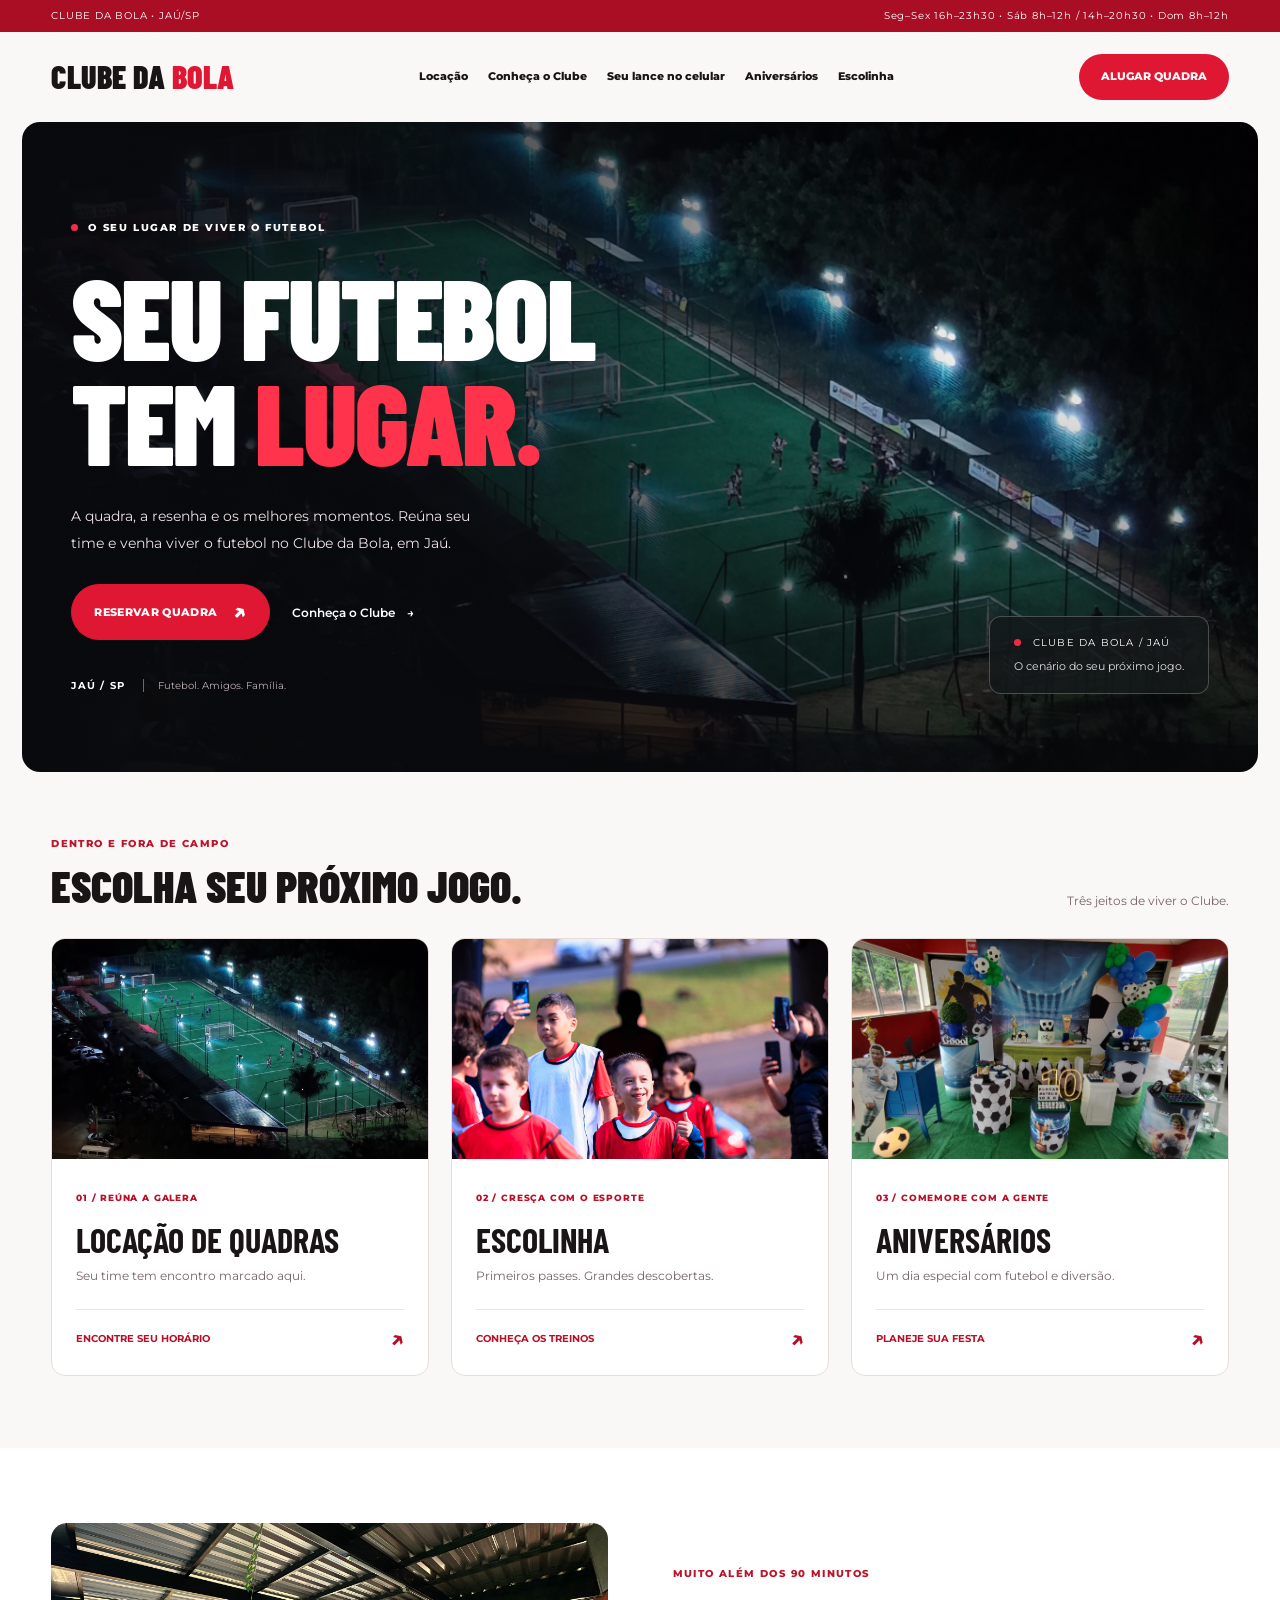
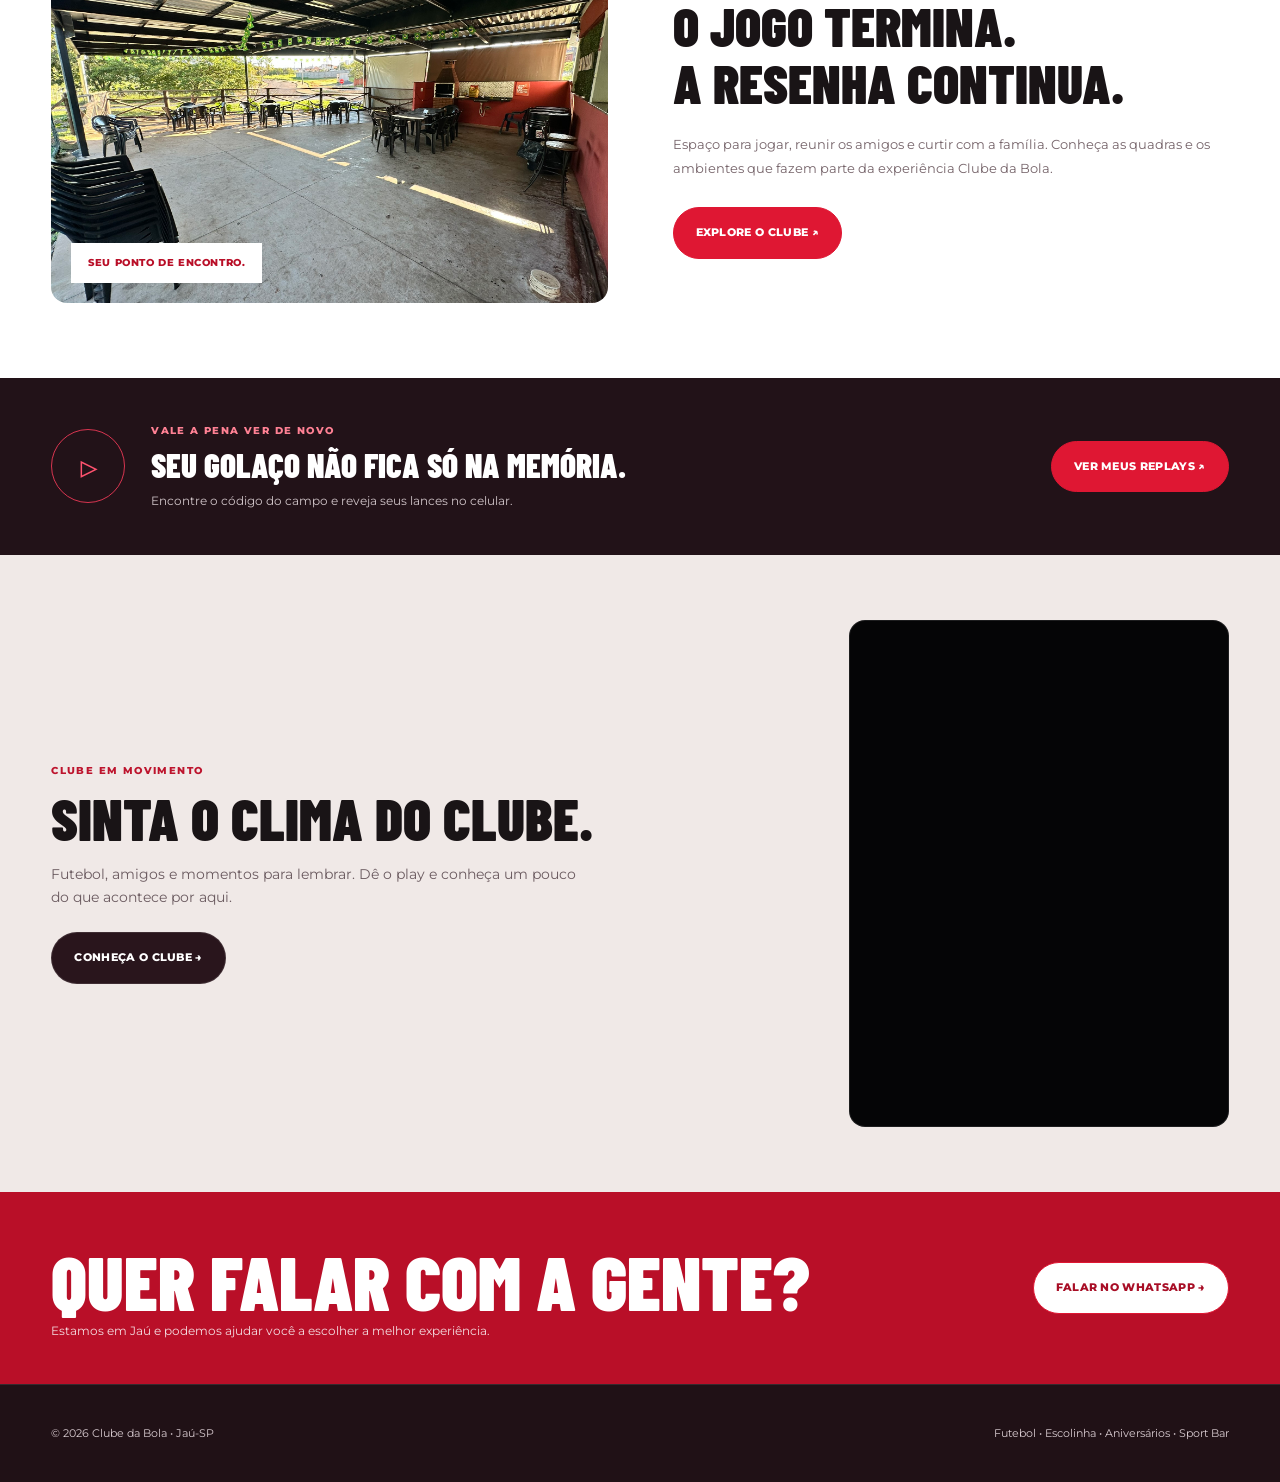
==== commit 4a9778dd: "Renova pagina inicial com layout arena vermelho e branco" ====
--- a/index.html
+++ b/index.html
@@ -14,9 +14,10 @@
 <link href="https://fonts.googleapis.com/css2?family=Barlow+Condensed:wght@500;600;700;800;900&family=Montserrat:wght@400;500;600;700;800&display=swap" rel="stylesheet">
 
 <link rel="stylesheet" href="style.css">
+<link rel="stylesheet" href="home.css">
 </head>
 
-<body>
+<body class="home-redesign arena-layout">
 
 <!-- =========================
      TOPO
@@ -74,55 +75,27 @@
 
 <main>
 <section class="hero" id="inicio">
-
   <div class="container hero-content">
-
-    <div class="kicker">
-      Futebol • Família • Experiências
+    <div class="hero-copy">
+      <div class="kicker"><span></span> O seu lugar de viver o futebol</div>
+      <h1>SEU FUTEBOL<br>TEM <span>LUGAR.</span></h1>
+      <p>A quadra, a resenha e os melhores momentos. Reúna seu time e venha viver o futebol no Clube da Bola, em Jaú.</p>
+      <div class="actions"><a class="btn btn-red" href="https://app.agendeiquadras.com.br/acessar/quadra/sp-jau-clube-da-bola-jau" target="_blank" rel="noopener noreferrer">RESERVAR QUADRA <span aria-hidden="true">↗</span></a><a class="hero-secondary" href="clube.html">Conheça o Clube <span aria-hidden="true">→</span></a></div>
+      <div class="hero-location">JAÚ / SP <span>Futebol. Amigos. Família.</span></div>
     </div>
-
-    <h1>
-      O jogo<br>
-      começa <span>aqui.</span>
-    </h1>
-
-    <p>
-      Um espaço completo para jogar futebol,
-      desenvolver talentos, comemorar momentos
-      especiais e viver o esporte em Jaú.
-    </p>
-
-    <div class="actions">
-
-      <a
-        class="btn btn-red"
-        href="https://app.agendeiquadras.com.br/acessar/quadra/sp-jau-clube-da-bola-jau" target="_blank" rel="noopener noreferrer"
-      >
-        ⚽ ALUGAR SUA QUADRA
-      </a>
-
-      <a
-        class="btn btn-dark"
-        href="https://wa.me/5514996695565"
-        target="_blank"
-        rel="noopener"
-      >
-        💬 FALAR NO WHATSAPP
-      </a>
-
-    </div>
-
+    <div class="arena-label"><span class="live-dot"></span> CLUBE DA BOLA / JAÚ <span>O cenário do seu próximo jogo.</span></div>
   </div>
-
 </section>
+<section class="arena-experiences" aria-labelledby="experiencias-title"><div class="container">
+<div class="arena-section-head"><div><div class="eyebrow">Dentro e fora de campo</div><h2 id="experiencias-title">ESCOLHA SEU PRÓXIMO JOGO.</h2></div><p>Três jeitos de viver o Clube.</p></div>
+<div class="arena-cards">
+<a href="locacao.html" class="arena-card"><img src="IMG_8588.JPEG" alt="Vista aérea das quadras iluminadas à noite" loading="lazy"><div><span>01 / REÚNA A GALERA</span><h3>LOCAÇÃO DE QUADRAS</h3><p>Seu time tem encontro marcado aqui.</p><b>ENCONTRE SEU HORÁRIO <i aria-hidden="true">↗</i></b></div></a>
+<a href="escolinha.html" class="arena-card"><img src="Copa do Mundo Garotos da Bola 2026-2594.jpeg" alt="Crianças da escolinha Garotos da Bola" loading="lazy"><div><span>02 / CRESÇA COM O ESPORTE</span><h3>ESCOLINHA</h3><p>Primeiros passes. Grandes descobertas.</p><b>CONHEÇA OS TREINOS <i aria-hidden="true">↗</i></b></div></a>
+<a href="aniversario.html" class="arena-card"><img src="aniversario.jpg" alt="Festa de aniversário com decoração de futebol no Clube" loading="lazy"><div><span>03 / COMEMORE COM A GENTE</span><h3>ANIVERSÁRIOS</h3><p>Um dia especial com futebol e diversão.</p><b>PLANEJE SUA FESTA <i aria-hidden="true">↗</i></b></div></a>
+</div></div></section>
+<section class="arena-about"><div class="container arena-about-grid"><div class="arena-about-photo"><img src="IMG_9400.JPEG" alt="Área de convivência coberta do Clube da Bola" loading="lazy"><span>SEU PONTO DE ENCONTRO.</span></div><div><div class="eyebrow">Muito além dos 90 minutos</div><h2>O JOGO TERMINA.<br>A RESENHA CONTINUA.</h2><p>Espaço para jogar, reunir os amigos e curtir com a família. Conheça as quadras e os ambientes que fazem parte da experiência Clube da Bola.</p><a class="btn btn-red" href="clube.html">EXPLORE O CLUBE ↗</a></div></div></section>
+<section class="arena-replay"><div class="container"><div class="replay-symbol" aria-hidden="true">▷</div><div><div class="eyebrow">Vale a pena ver de novo</div><h2>SEU GOLAÇO NÃO FICA SÓ NA MEMÓRIA.</h2><p>Encontre o código do campo e reveja seus lances no celular.</p></div><a class="btn btn-red" href="replays.html">VER MEUS REPLAYS ↗</a></div></section>
 <section class="home-video" aria-labelledby="home-video-title"><div class="container home-video-layout"><div class="home-video-copy"><div class="eyebrow">Clube em movimento</div><h2 id="home-video-title">Sinta o clima do Clube.</h2><p>Futebol, amigos e momentos para lembrar. Dê o play e conheça um pouco do que acontece por aqui.</p><a class="btn btn-dark" href="clube.html">CONHEÇA O CLUBE →</a></div><div class="video-frame"><iframe src="https://www.youtube.com/embed/0s967k8W5TA" title="Conheça o Clube da Bola Jaú" loading="lazy" allow="accelerometer; autoplay; clipboard-write; encrypted-media; gyroscope; picture-in-picture; web-share" allowfullscreen></iframe></div></div></section>
-<section class="segment-hub" aria-labelledby="experiencias-title"><div class="container"><div class="section-head"><div class="eyebrow">Escolha sua experiência</div><h2 id="experiencias-title">O que você quer fazer no Clube?</h2><p class="lead">Cada experiência tem seu espaço. Encontre o que procura e comece por aqui.</p></div><div class="segment-grid">
-<a class="segment-card" href="locacao.html"><div><span class="segment-icon">⚽</span><h3>Alugar uma quadra</h3><p>Reserve seu horário para jogar com a galera.</p></div><span class="segment-arrow">Ver locação →</span></a>
-<a class="segment-card" href="clube.html"><div><span class="segment-icon">📍</span><h3>Conheça o Clube</h3><p>Veja nossos espaços, vídeos e momentos.</p></div><span class="segment-arrow">Explorar o Clube →</span></a>
-<a class="segment-card featured" href="replays.html"><div><span class="segment-icon">🎥</span><h3>Seu lance no celular</h3><p>Encontre o código do campo e assista ao seu replay.</p></div><span class="segment-arrow">Ver meu replay →</span></a>
-<a class="segment-card" href="aniversario.html"><div><span class="segment-icon">🎉</span><h3>Aniversário no Clube</h3><p>Futebol e festa num dia especial.</p></div><span class="segment-arrow">Conhecer a festa →</span></a>
-<a class="segment-card" href="escolinha.html"><div><span class="segment-icon">👟</span><h3>Escolinha</h3><p>Treinos por idade com diversão e desenvolvimento.</p></div><span class="segment-arrow">Ver a escolinha →</span></a>
-</div></div></section>
 <section class="segment-contact"><div class="container"><div><h2>Quer falar com a gente?</h2><p>Estamos em Jaú e podemos ajudar você a escolher a melhor experiência.</p></div><a class="btn btn-red" href="https://wa.me/5514996695565" target="_blank" rel="noopener noreferrer">FALAR NO WHATSAPP →</a></div></section>
 <script>
   const oldSections = {quadras:'locacao.html',escolinha:'escolinha.html',aniversario:'aniversario.html',videos:'clube.html',galeria:'clube.html',contato:'clube.html',replays:'replays.html'};
@@ -172,3 +145,5 @@
 
 </body>
 </html>
+
+
--- a/home.css
+++ b/home.css
@@ -0,0 +1,32 @@
+/* Homepage visual direction: Clube da Bola, red and white. */
+.home-redesign{background:#faf8f6;color:#191416;--red:#df1733;--red-dark:#b90f28}
+.home-redesign .topbar{background:#a90e25;color:#fff;border:0;font-size:10px;letter-spacing:.08em}
+.home-redesign header{background:#faf8f6f5;border:0;backdrop-filter:blur(16px)}
+.home-redesign .nav{height:90px;gap:24px}.home-redesign .brand{font-size:32px;white-space:nowrap}.home-redesign .navlinks{font-size:11px;gap:20px}.home-redesign .navcta{border-radius:40px;color:white;font-size:11px;padding:14px 22px}
+.home-redesign .hero{margin:0 22px;min-height:0;padding:62px 0 80px;border-radius:24px;color:#fff;background:linear-gradient(90deg,rgba(25,4,10,.95),rgba(48,5,15,.75)),url('IMG_8588.JPEG') center 48%/cover}
+.home-redesign .hero:before{width:650px;height:650px;border:1px solid #ffffff12;right:30%;top:-330px}.home-redesign .hero:after{display:none}
+.home-redesign .hero-content{width:min(1180px,92%);max-width:none;padding:0;display:grid;grid-template-columns:1.12fr 1fr;gap:70px;align-items:center}
+.home-redesign .kicker{font-size:10px;letter-spacing:.16em;color:#fff;display:flex;align-items:center;gap:10px}.kicker>span{height:7px;width:7px;background:#f52c49;border-radius:50%}
+.home-redesign h1{font-size:clamp(76px,8.5vw,126px);line-height:.9;letter-spacing:-.02em;margin:27px 0 24px}.home-redesign h1 span{color:#ff405a}
+.home-redesign .hero p{font-size:13px;line-height:1.9;max-width:425px;color:#ede1e3}.home-redesign .actions{gap:22px;margin-top:28px;align-items:center;display:flex;flex-wrap:wrap}
+.home-redesign .btn{font-size:11px;letter-spacing:.03em;border-radius:40px;padding:16px 22px}.home-redesign .btn-red{background:#df1733;color:white}.home-redesign .btn-red:hover{background:#b90f28}.home-redesign .btn-red span{font-size:22px;margin-left:16px;line-height:1}.hero-secondary{font-size:12px;font-weight:600}.hero-secondary span{margin-left:9px}
+.hero-location{margin-top:33px;font-size:10px;letter-spacing:.12em;font-weight:700}.hero-location span{color:#bdaeb2;border-left:1px solid #796269;margin-left:14px;padding-left:14px;letter-spacing:0;font-weight:400}
+.hero-photo{height:500px;position:relative;border-radius:160px 20px 20px 20px;overflow:hidden;margin:0;border:1px solid #ffffff26}.hero-photo>img{width:100%;height:100%;object-fit:cover;object-position:center 35%}.hero-photo:after{content:'';position:absolute;inset:40% 0 0;background:linear-gradient(transparent,#1c070bed)}.hero-photo figcaption{position:absolute;bottom:26px;left:28px;right:24px;z-index:1}.hero-photo figcaption>span{font-size:9px;letter-spacing:.15em}.hero-photo strong{display:block;font-family:'Barlow Condensed',Impact,sans-serif;font-size:37px;line-height:1.05;margin-top:9px;text-transform:uppercase}.hero-photo a{position:absolute;right:0;bottom:0;background:#df1733;border-radius:50%;width:45px;height:45px;display:grid;place-items:center;font-size:24px}
+.home-redesign .quick-access{padding:0;position:relative;margin-top:-26px;z-index:3}.quick-grid{display:grid;grid-template-columns:repeat(3,1fr);gap:16px}.quick-grid>a{background:#fff;border:1px solid #eadfe1;border-radius:14px;padding:28px;box-shadow:0 12px 32px #3d001009;transition:transform .2s}.quick-grid>a:hover{transform:translateY(-4px)}.quick-number{color:#b90f28;font-weight:800;font-size:10px;letter-spacing:.13em}.quick-grid h2{font-family:'Barlow Condensed',Impact,sans-serif;font-size:28px;margin:9px 0 6px;line-height:1.15}.quick-grid h2 span{float:right;color:#df1733}.quick-grid p{font-size:11px;color:#6b5b60;line-height:1.7}
+.home-redesign .segment-hub{background:#faf8f6;padding:76px 0}.home-redesign .eyebrow{font-size:10px;font-weight:800;letter-spacing:.14em;text-transform:uppercase;color:#bd142d}.home-redesign .section-head{max-width:none}.home-redesign h2{font-family:'Barlow Condensed',Impact,sans-serif}.home-redesign .section-head h2{font-size:48px;line-height:1.1;margin:10px 0}.home-redesign .lead{font-size:13px;color:#756369}
+.home-redesign .segment-grid{grid-template-columns:repeat(5,minmax(0,1fr));gap:13px}.home-redesign .segment-card{background:#fff;border-color:#e9dfe1;padding:23px 18px;min-height:260px;color:#20161a}.home-redesign .segment-card h3{font-size:26px}.home-redesign .segment-card p{color:#736168;font-size:12px}.home-redesign .segment-arrow{font-size:10px;color:#b90f28}.home-redesign .segment-card.featured{background:#b90f28;color:#fff;border-color:#b90f28}.home-redesign .featured p,.home-redesign .featured .segment-arrow{color:#fff}
+.home-redesign .home-video{background:#f0e9e7;padding:65px 0}.home-redesign .home-video-copy h2{font-size:58px;line-height:1}.home-redesign .home-video-copy p{color:#6b5b60;font-size:14px}.home-redesign .btn-dark{background:#29151c;color:white}.home-redesign .segment-contact{background:#b90f28;color:#fff;border:0}.home-redesign .segment-contact p{color:#f4dce0;font-size:12px}.home-redesign .segment-contact .btn{background:white;color:#a80e26}.home-redesign footer{background:#201116;color:#d8cbd0;font-size:11px}.home-redesign a:focus-visible{outline:3px solid #ed4760;outline-offset:5px}
+@media(min-width:1600px){.home-redesign .hero{max-width:1540px;margin:auto}}
+@media(max-width:1000px){.home-redesign .navlinks{gap:12px}.home-redesign .hero-content{gap:30px}.hero-photo{height:460px}.home-redesign .segment-grid{grid-template-columns:repeat(3,1fr)}}
+@media(max-width:850px){.home-redesign .nav{height:auto;gap:10px}.home-redesign .navlinks{gap:22px}.home-redesign .hero{padding:45px 0 65px;margin:0 12px}.home-redesign .hero-content{gap:25px}.home-redesign h1{font-size:78px}.hero-photo{height:445px;border-top-left-radius:90px}.quick-grid>a{padding:20px}.quick-grid h2{font-size:25px}.home-redesign .actions{gap:18px}.home-redesign .hero p{font-size:12px}}
+@media(max-width:620px){.home-redesign .topbar .container>span:last-child{display:none}.home-redesign .brand{font-size:27px}.home-redesign .navcta{font-size:9px;padding:12px}.home-redesign .hero-content{grid-template-columns:1fr;gap:35px}.home-redesign .hero{border-radius:18px;padding:36px 0 55px}.home-redesign h1{font-size:86px}.home-redesign .kicker{font-size:8px}.hero-photo{height:370px;border-radius:80px 16px 16px}.hero-location{margin-top:24px}.quick-grid{grid-template-columns:1fr;gap:10px}.quick-grid>a{padding:21px 24px}.quick-grid h2{font-size:28px}.home-redesign .segment-hub{padding:52px 0}.home-redesign .section-head h2{font-size:39px}.home-redesign .segment-grid{grid-template-columns:1fr 1fr}.home-redesign .segment-card{padding:18px;min-height:235px}.home-redesign .segment-card:last-child{grid-column:1/-1;min-height:180px}.home-redesign .home-video-copy h2{font-size:46px}.home-redesign .home-video-layout{gap:30px}}
+@media(prefers-reduced-motion:reduce){html{scroll-behavior:auto}.home-redesign *{transition:none!important}}
+
+@media(max-width:620px){.home-redesign h1{font-size:clamp(55px,17.5vw,86px)}.home-redesign .hero-content{width:90%}}
+/* Arena variation */
+.arena-layout .hero{position:relative;min-height:650px;padding:80px 0 60px;background:linear-gradient(90deg,rgba(9,10,13,.95) 0%,rgba(9,10,13,.66) 43%,rgba(9,10,13,.08) 75%),linear-gradient(0deg,rgba(9,10,13,.75),transparent 60%),url('IMG_8588.JPEG') 72% 53%/cover;border-radius:18px}
+.arena-layout .hero:before{display:none}.arena-layout .hero-content{display:block}.arena-layout .hero-copy{max-width:660px}.arena-layout h1{font-size:clamp(76px,8.8vw,126px);line-height:.94;margin:28px 0}.arena-layout h1 span{color:#ff334c}.arena-layout .hero p{max-width:430px;font-size:14px}.arena-layout .hero-location{margin-top:38px}.arena-label{position:absolute;right:0;bottom:0;background:#15191bd9;border:1px solid #ffffff3b;border-radius:12px;padding:18px 24px;font-size:10px;letter-spacing:.12em}.arena-label>span:last-child{display:block;font-size:11px;letter-spacing:0;color:#e0dfe1;margin-top:7px}.live-dot{display:inline-block;width:7px;height:7px;border-radius:50%;background:#f52842;margin-right:8px}
+.arena-layout .arena-experiences{padding:64px 0 72px}.arena-section-head{display:flex;align-items:end;justify-content:space-between;gap:24px;margin-bottom:28px}.arena-section-head h2{font-size:44px;line-height:1.1;margin-top:10px}.arena-section-head>p{font-size:12px;color:#756369}.arena-cards{display:grid;grid-template-columns:repeat(3,minmax(0,1fr));gap:22px}.arena-card{display:block;border:1px solid #e8dddd;background:white;border-radius:14px;overflow:hidden;transition:transform .2s,box-shadow .2s}.arena-card:hover{transform:translateY(-4px);box-shadow:0 14px 30px #30101a12}.arena-card>img{display:block;width:100%;height:220px;object-fit:cover}.arena-card:nth-child(1)>img{object-position:center 53%}.arena-card:nth-child(2)>img{object-position:center 32%}.arena-card>div{padding:24px}.arena-card div>span{font-size:9px;font-weight:800;letter-spacing:.09em;color:#b90f28}.arena-card h3{font-family:'Barlow Condensed',Impact,sans-serif;font-size:34px;line-height:1.1;margin:12px 0 8px}.arena-card p{font-size:12px;color:#756369}.arena-card b{display:flex;align-items:center;justify-content:space-between;border-top:1px solid #eee4e6;margin-top:23px;padding-top:17px;font-size:10px;color:#b90f28}.arena-card i{font-style:normal;font-size:24px;line-height:1}
+.arena-layout .arena-about{background:white;padding:75px 0}.arena-about-grid{display:grid;grid-template-columns:1fr 1fr;gap:65px;align-items:center}.arena-about-photo{position:relative;overflow:hidden;border-radius:16px}.arena-about-photo img{display:block;width:100%;height:380px;object-fit:cover}.arena-about-photo span{position:absolute;bottom:20px;left:20px;background:white;padding:12px 17px;font-size:10px;font-weight:800;color:#b90f28;letter-spacing:.06em}.arena-about h2{font-size:54px;line-height:1.05;margin:16px 0 20px}.arena-about p{font-size:13px;color:#756369;line-height:1.9;margin-bottom:26px}.arena-layout .arena-replay{padding:45px 0;background:#221218;color:white}.arena-replay .container{display:flex;gap:26px;align-items:center}.arena-replay h2{font-size:33px;line-height:1.1;margin:8px 0}.arena-replay p{font-size:12px;color:#d0c4c8}.arena-replay .eyebrow{color:#ff8194}.arena-replay .btn{margin-left:auto;white-space:nowrap}.replay-symbol{flex-shrink:0;width:74px;height:74px;border:1px solid #d83550;border-radius:50%;display:grid;place-items:center;font-size:40px;color:#ff526e}
+@media(max-width:850px){.arena-layout .hero{min-height:620px;background-position:center,center,63% center}.arena-label{position:static;display:inline-block;margin-top:30px}.arena-layout h1{font-size:90px}.arena-cards{gap:14px}.arena-card>div{padding:18px}.arena-card h3{font-size:28px}.arena-about-grid{gap:28px}.arena-about h2{font-size:43px}.arena-replay .container{flex-wrap:wrap}.arena-replay .btn{margin-left:100px}}
+@media(max-width:620px){.arena-layout .hero{min-height:660px;padding:40px 0;background:linear-gradient(90deg,#090a0de6,#090a0d6b),linear-gradient(0deg,#090a0dcc,transparent),url('IMG_8588.JPEG') center/cover}.arena-layout h1{font-size:clamp(56px,15.5vw,88px)}.arena-layout .hero p{font-size:13px}.arena-layout .arena-experiences{padding:42px 0}.arena-section-head{display:block}.arena-section-head h2{font-size:36px}.arena-section-head>p{margin-top:13px}.arena-cards,.arena-about-grid{grid-template-columns:1fr}.arena-cards{gap:22px}.arena-card>img{height:235px}.arena-card>div{padding:23px}.arena-card h3{font-size:34px}.arena-layout .arena-about{padding:45px 0}.arena-about-photo img{height:280px}.arena-about h2{font-size:44px}.replay-symbol{width:50px;height:50px;font-size:28px}.arena-replay .container{gap:20px}.arena-replay h2{font-size:32px}.arena-replay .btn{margin-left:0}}
